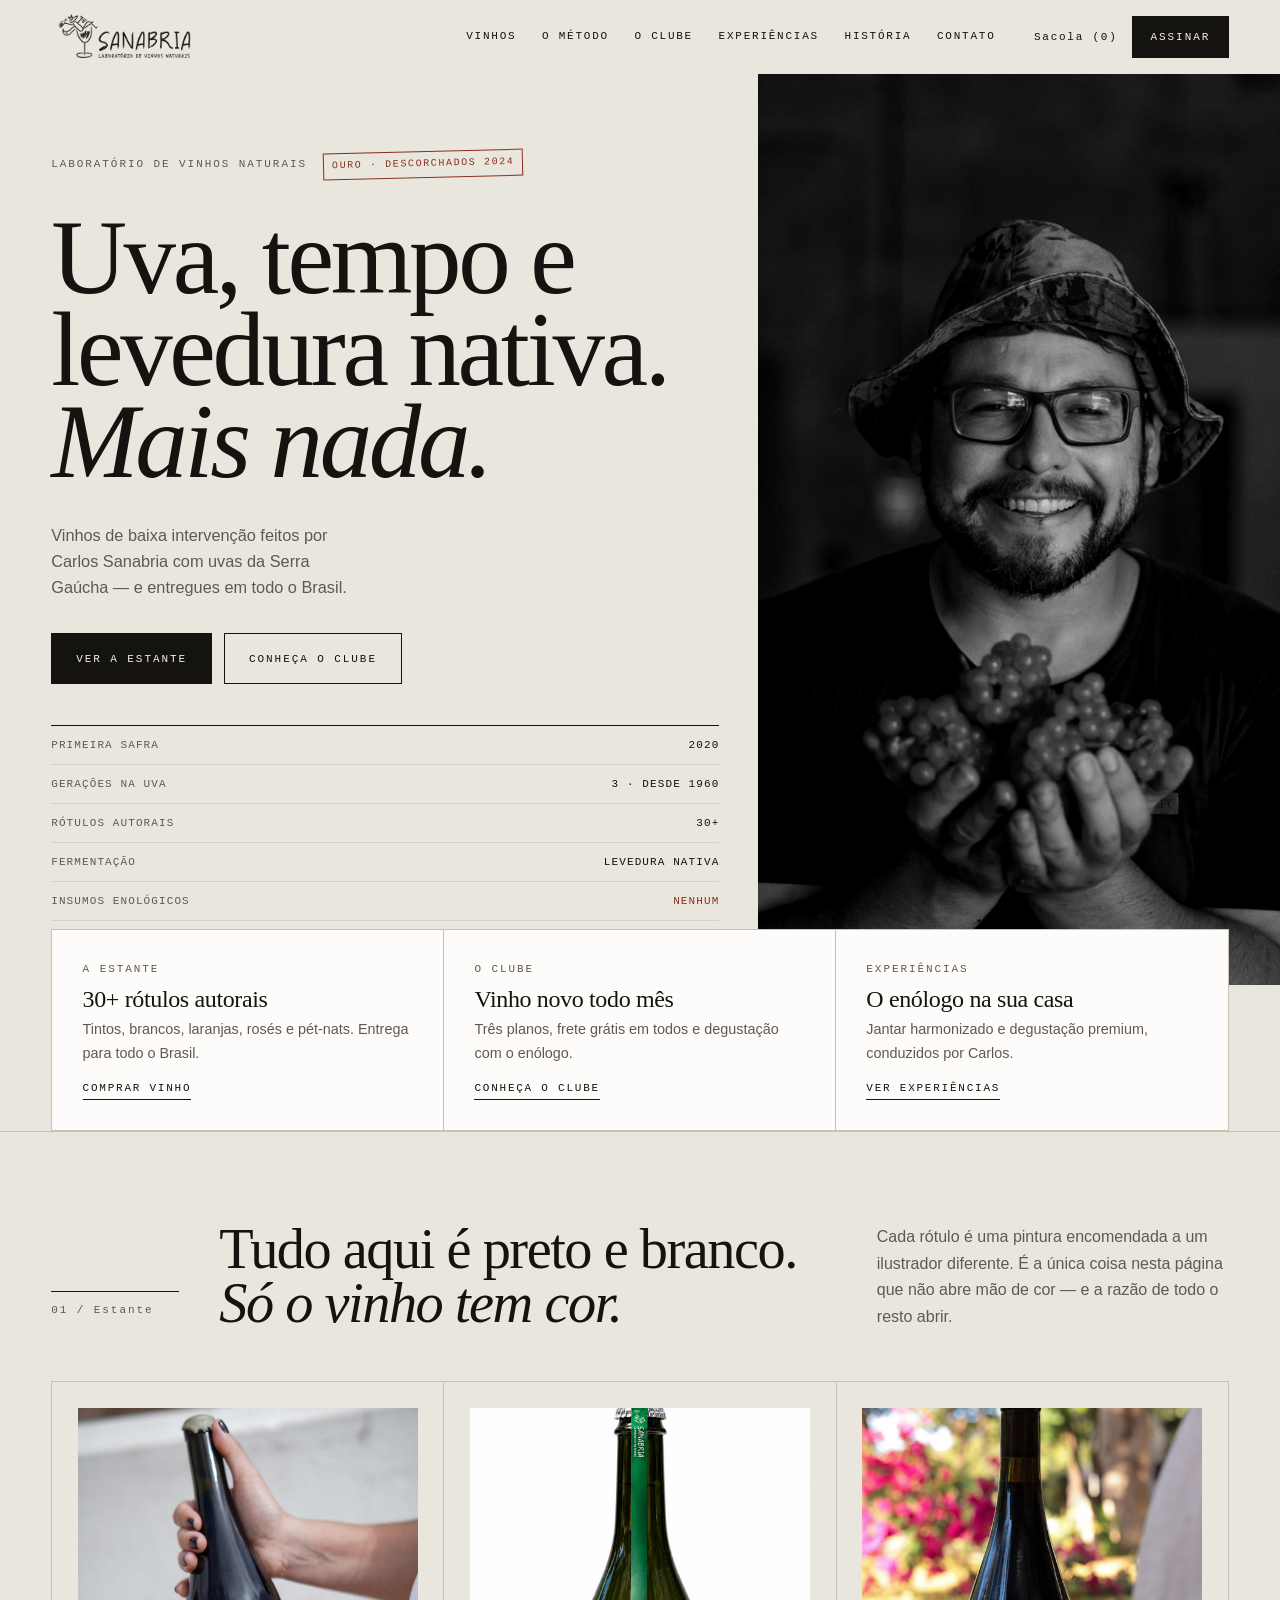
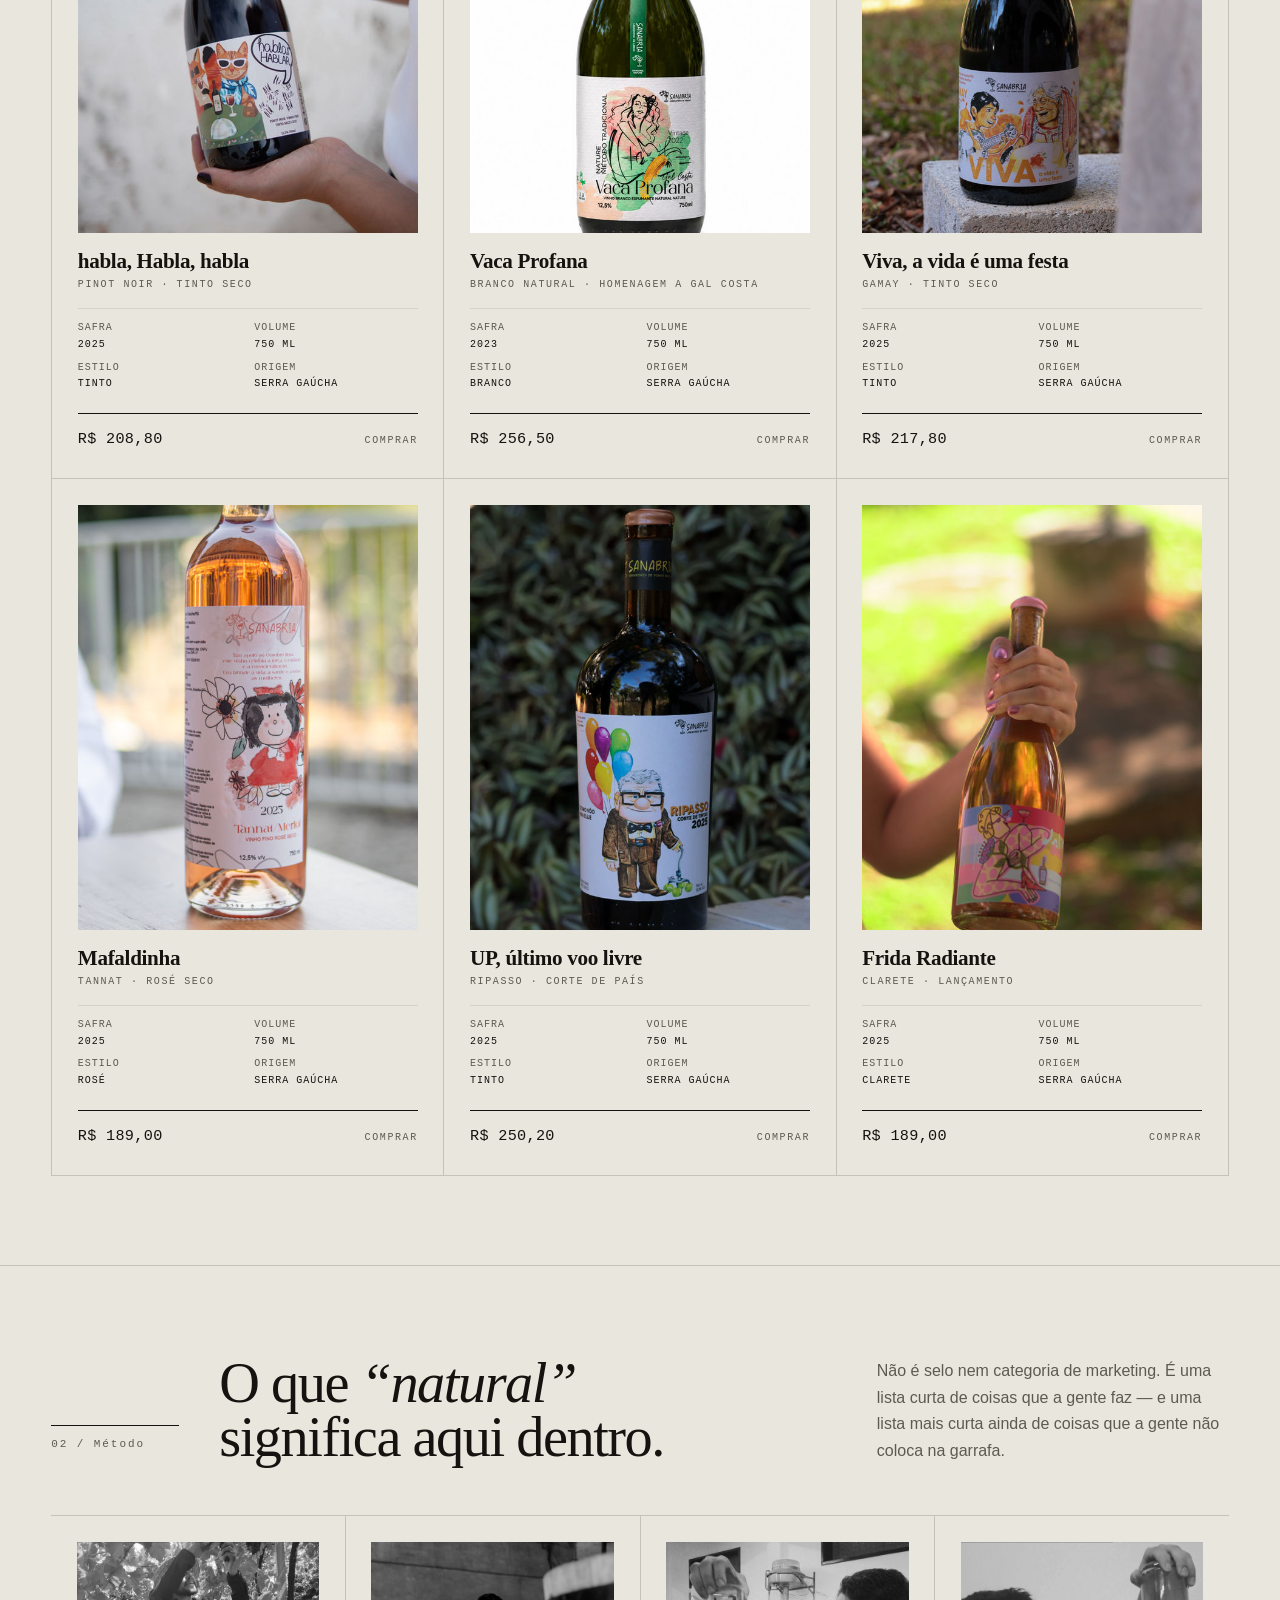
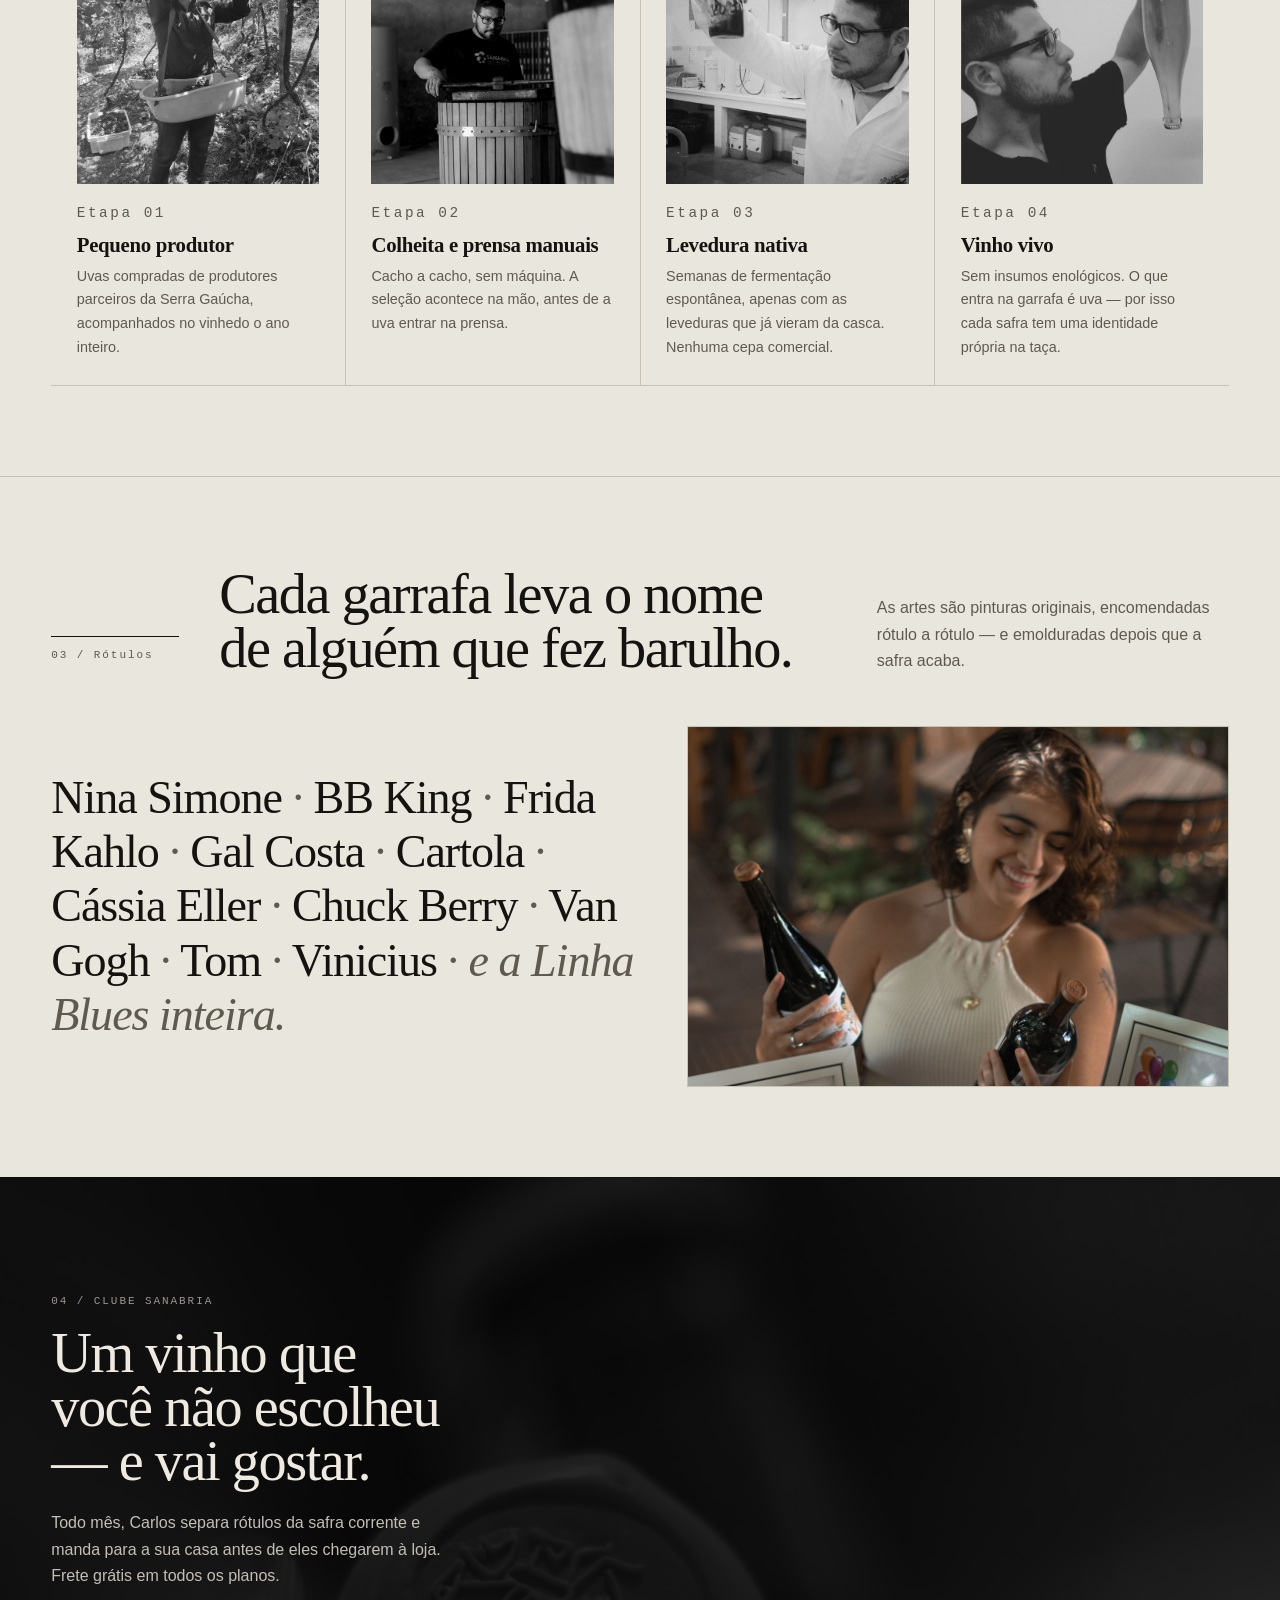
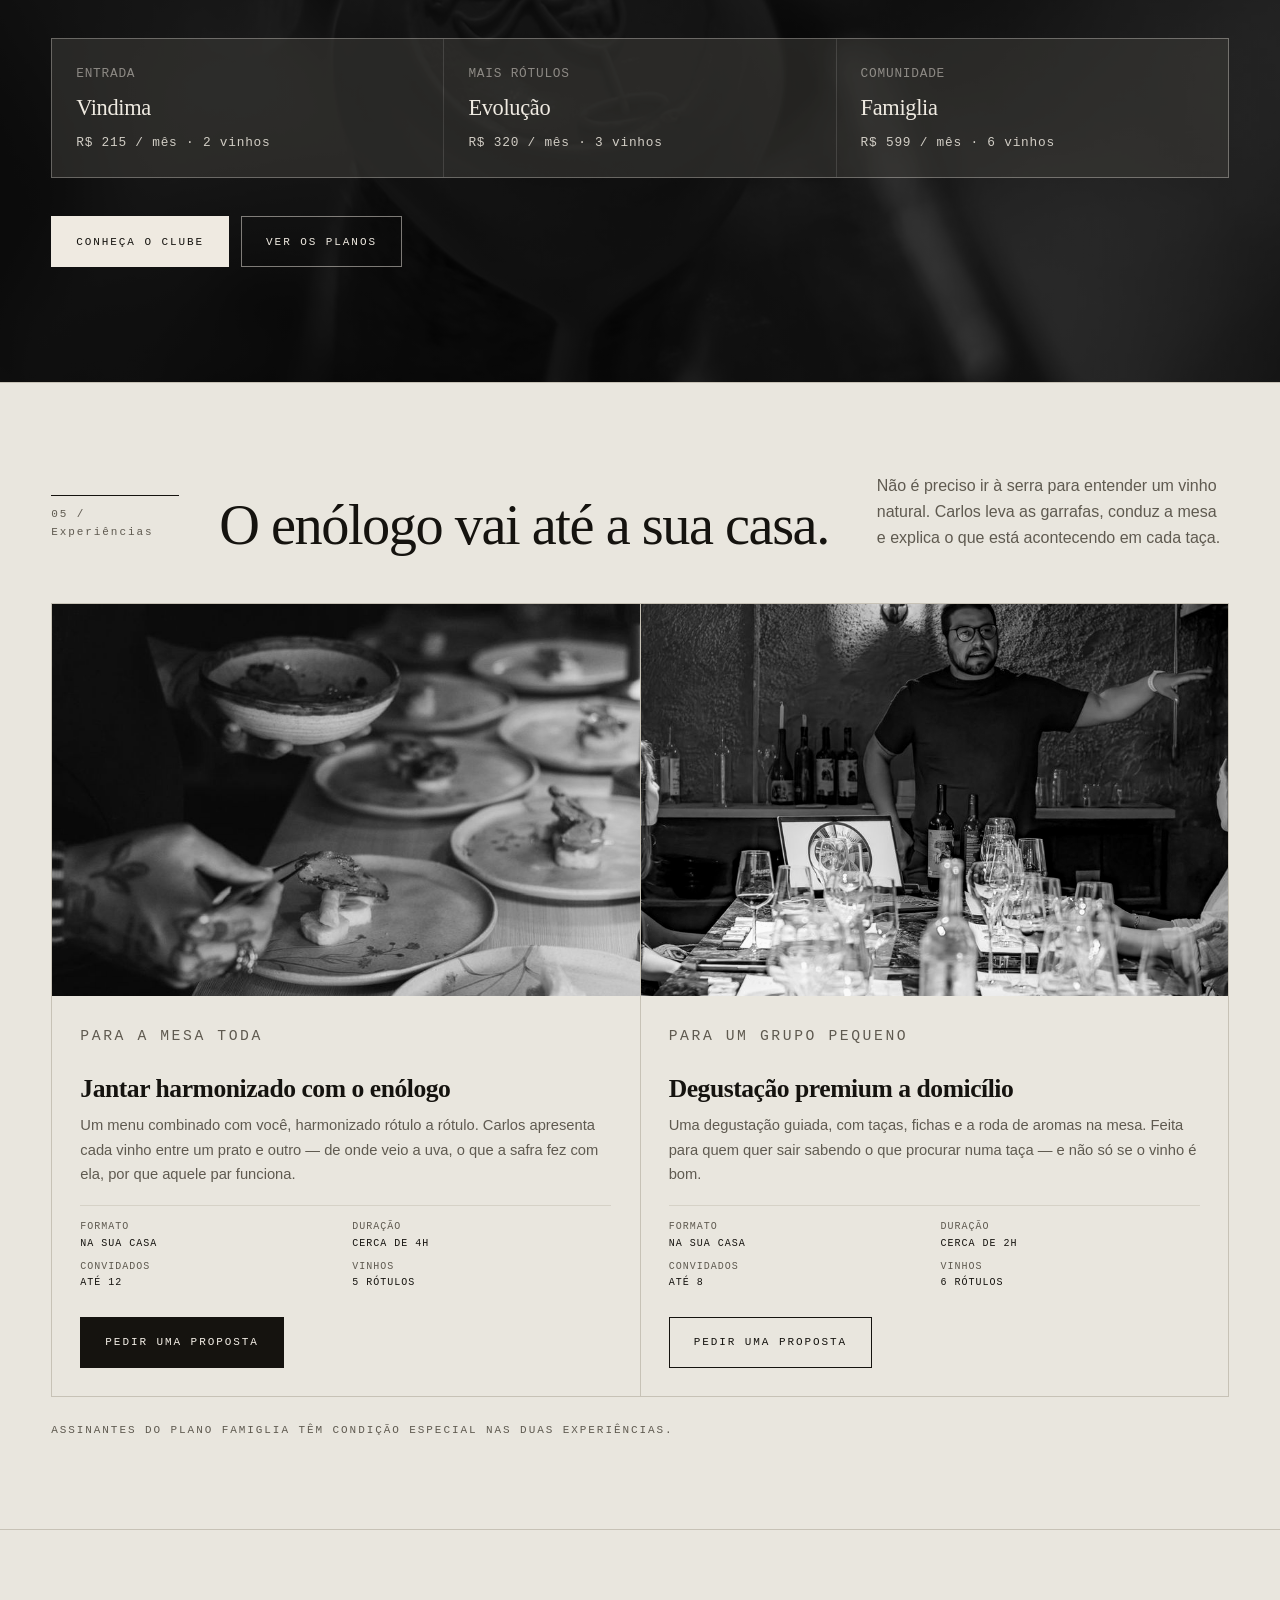
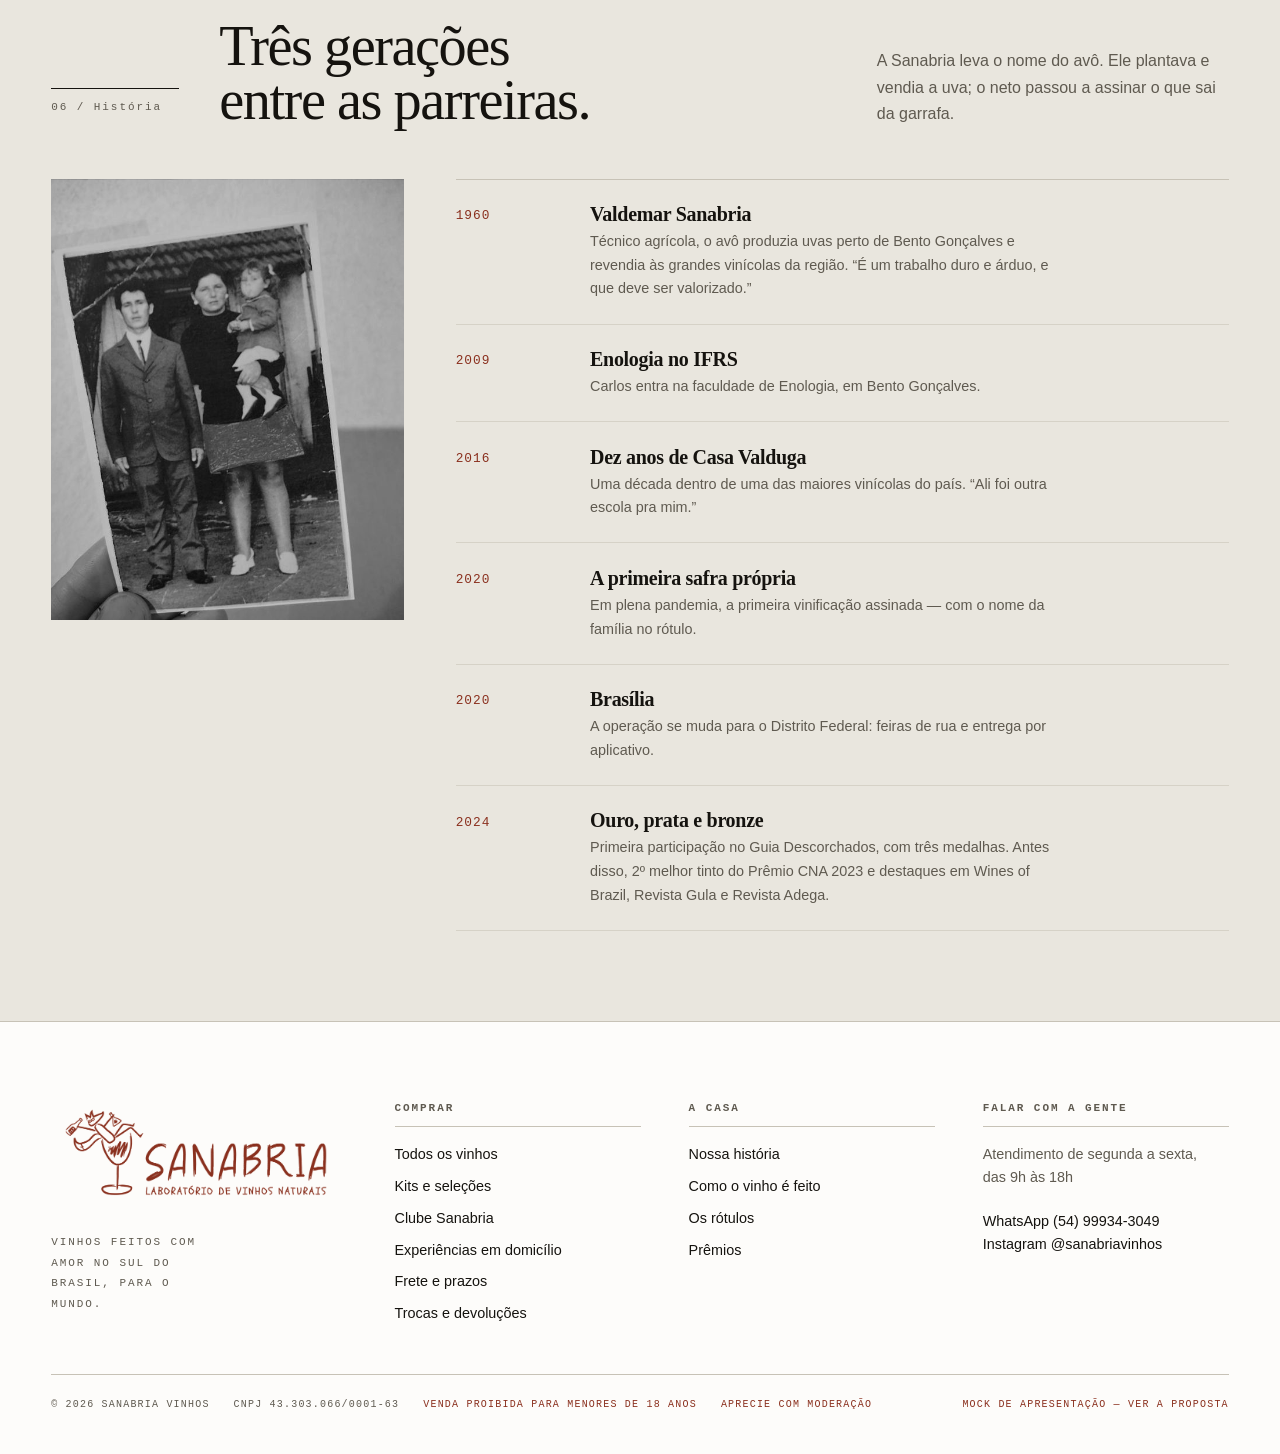
==== docs/index.html @ 028d5ae3 "Menu do clube passa a ancorar na seção da home "O clube" era o único item do menu que saía da página" ====
<!doctype html>
<html lang="pt-BR">
<head>
<meta charset="utf-8">
<meta name="viewport" content="width=device-width, initial-scale=1">
<title>Sanabria — Laboratório de Vinhos Naturais</title>
<meta name="description" content="Mock da nova home da Sanabria — Laboratório de Vinhos Naturais. Tudo em preto e branco; só os rótulos têm cor.">
<meta name="color-scheme" content="light dark">
<link rel="canonical" href="https://rneumann.me/sanabriavinhos/">
<link rel="icon" href="img/favicon.png" type="image/png">
<link rel="apple-touch-icon" href="img/favicon.png">
<meta property="og:type" content="website">
<meta property="og:title" content="Sanabria — Laboratório de Vinhos Naturais">
<meta property="og:description" content="Mock da nova home da Sanabria — Laboratório de Vinhos Naturais. Tudo em preto e branco; só os rótulos têm cor.">
<meta property="og:image" content="https://rneumann.me/sanabriavinhos/img/og.png">
<meta name="twitter:card" content="summary_large_image">
</head>
<body>
<style>
:root{
  --img-art:url("img/art.jpg");
  --img-b1:url("img/b1.jpg");
  --img-b2:url("img/b2.png");
  --img-b3:url("img/b3.jpg");
  --img-b4:url("img/b4.jpg");
  --img-b5:url("img/b5.jpg");
  --img-b6:url("img/b6.jpg");
  --img-box:url("img/box.jpg");
  --img-dinner:url("img/dinner.jpg");
  --img-family:url("img/family.jpg");
  --img-flask:url("img/flask.jpg");
  --img-harvest:url("img/harvest.jpg");
  --img-hero:url("img/hero.jpg");
  --img-host:url("img/host.jpg");
  --img-lab:url("img/lab.jpg");
  --img-logo:url("img/logo.png");
  --img-press:url("img/press.jpg");
  --img-seal:url("img/seal.jpg");
}
/* ============================================================
   SANABRIA — BASE
   Tese: tudo em preto e branco; a cor só existe onde há rótulo.
   ============================================================ */

:root{
  /* superfícies e tinta — neutros quentes, deslocados para o oliva
     do traço do logotipo; nada de cinza puro */
  --bg:        #E9E6DE;
  --surface:   #FDFCFA;
  --surface-2: #DFDBD1;
  --fg:        #15130F;
  --fg-2:      #5F5A50;
  --rule:      #C7C2B6;
  --rule-soft: #D6D2C7;
  --stamp:     #8A2F1D;   /* segunda tinta. uma só função. */
  --on-stamp:  #F4EFE7;
  --logo-tint: none;

  --serif: "Times New Roman", Times, "Liberation Serif", serif;
  --mono:  ui-monospace, "SF Mono", SFMono-Regular, Menlo, Consolas, "Courier New", monospace;
  --sans:  "Helvetica Neue", Helvetica, Arial, "Liberation Sans", sans-serif;

  --wrap: 1280px;
  --pad: clamp(1.25rem, 4vw, 3.25rem);
  --photo: grayscale(1) contrast(1.06) brightness(.98);
  /* distância entre a borda do conteúdo e a borda da janela — para sangrar */
  --bleed: calc((100vw - min(100vw, var(--wrap))) / 2 + var(--pad));
}

@media (prefers-color-scheme: dark){
  :root:not([data-theme="light"]){
    --bg:        #131210;
    --surface:   #1B1917;
    --surface-2: #242119;
    --fg:        #EAE7DF;
    --fg-2:      #9A9488;
    --rule:      #35322B;
    --rule-soft: #2A2722;
    --stamp:     #DE7A5C;
    --on-stamp:  #17140F;
    --photo: grayscale(1) contrast(1.02) brightness(.9);
    --logo-tint: brightness(1.7) saturate(.9);
  }
}
:root[data-theme="dark"]{
  --bg:        #131210;
  --surface:   #1B1917;
  --surface-2: #242119;
  --fg:        #EAE7DF;
  --fg-2:      #9A9488;
  --rule:      #35322B;
  --rule-soft: #2A2722;
  --stamp:     #DE7A5C;
  --on-stamp:  #17140F;
  --photo: grayscale(1) contrast(1.02) brightness(.9);
  --logo-tint: brightness(1.7) saturate(.9);
}

*, *::before, *::after{ box-sizing: border-box; }

html{ scroll-behavior: smooth; }
/* o cabeçalho é fixo: sem esta folga, a âncora esconde o topo da seção */
section[id]{ scroll-margin-top: 82px; }

body{
  margin: 0;
  background: var(--bg);
  color: var(--fg);
  font-family: var(--sans);
  font-size: 1rem;
  line-height: 1.65;
  -webkit-font-smoothing: antialiased;
  overflow-x: hidden;
}

/* ---------- primitivas tipográficas ---------- */

.d1, .d2, .d3{
  font-family: var(--serif);
  font-weight: 400;
  text-wrap: balance;
  margin: 0;
}
.d1{ font-size: clamp(3.1rem, 8.2vw, 7.2rem); line-height: .88;  letter-spacing: -.032em; }
.d2{ font-size: clamp(2.1rem, 4.4vw, 3.75rem); line-height: .96; letter-spacing: -.026em; }
.d3{ font-size: clamp(1.45rem, 2.3vw, 2.05rem); line-height: 1.1; letter-spacing: -.016em; }
.d1 em, .d2 em, .d3 em{ font-style: italic; }

.lab{
  font-family: var(--mono);
  font-size: .6875rem;
  letter-spacing: .175em;
  text-transform: uppercase;
  color: var(--fg-2);
  margin: 0;
}
.lede{
  font-size: clamp(1.02rem, 1.25vw, 1.18rem);
  line-height: 1.6;
  color: var(--fg-2);
  max-width: 34ch;
  margin: 0;
}
.copy{ color: var(--fg-2); max-width: 62ch; margin: 0; }
.num{ font-variant-numeric: tabular-nums; }

/* ---------- estrutura ---------- */

.wrap{
  width: 100%;
  max-width: var(--wrap);
  margin-inline: auto;
  padding-inline: var(--pad);
}
.band{ border-top: 1px solid var(--rule); }
.band-pad{ padding-block: clamp(3.5rem, 7vw, 6.5rem); }

/* cabeçalho de seção: número de série + título, como etiqueta de amostra */
.shead{
  display: grid;
  grid-template-columns: minmax(0,1fr);
  gap: 1.5rem;
  align-items: end;
  margin-bottom: clamp(2rem, 4vw, 3.5rem);
}
@media (min-width: 860px){
  .shead{ grid-template-columns: 8rem minmax(0,1fr) minmax(0, 22rem); gap: 2.5rem; }
}
.shead-n{
  font-family: var(--mono);
  font-size: .6875rem;
  letter-spacing: .175em;
  color: var(--fg-2);
  padding-top: .55rem;
  border-top: 1px solid var(--fg);
}

/* ---------- botões ---------- */

.btn{
  --btn-fg: var(--on-stamp);
  --btn-bg: var(--fg);
  display: inline-flex;
  align-items: center;
  gap: .6rem;
  font-family: var(--mono);
  font-size: .6875rem;
  letter-spacing: .175em;
  text-transform: uppercase;
  text-decoration: none;
  color: var(--btn-fg);
  background: var(--btn-bg);
  border: 1px solid var(--fg);
  border-radius: 0;
  padding: .95rem 1.5rem;
  transition: background .18s ease, color .18s ease;
}
.btn:hover{ --btn-bg: var(--stamp); border-color: var(--stamp); --btn-fg: var(--on-stamp); }
.btn-ghost{ --btn-bg: transparent; --btn-fg: var(--fg); }
.btn-ghost:hover{ --btn-bg: var(--fg); --btn-fg: var(--bg); border-color: var(--fg); }
.btn-sm{ padding: .7rem 1.1rem; }

a:focus-visible, button:focus-visible{
  outline: 2px solid var(--stamp);
  outline-offset: 3px;
}

/* ---------- fotografia ---------- */

/* regra do sistema: toda foto editorial é P&B.
   Cor apenas onde há rótulo — garrafas e artes de rótulo. */
.ph{
  background-color: var(--surface-2);
  background-size: cover;
  background-position: center;
  filter: var(--photo);
}

/* ---------- movimento: um gesto orquestrado, mais nada ---------- */

.rise{ opacity: 0; transform: translateY(14px); transition: opacity .7s ease, transform .7s cubic-bezier(.2,.7,.3,1); }
.rise.is-in{ opacity: 1; transform: none; }

@media (prefers-reduced-motion: reduce){
  *, *::before, *::after{ transition-duration: .01ms !important; animation-duration: .01ms !important; }
  html{ scroll-behavior: auto; }
  .rise{ opacity: 1; transform: none; }
}
/* ============================================================
   CABEÇALHO E RODAPÉ — compartilhados entre as páginas do site
   ============================================================ */

.hdr{
  position: fixed;
  inset: 0 0 auto 0;
  z-index: 90;
  border-bottom: 1px solid transparent;
  transition: background .28s ease, border-color .28s ease;
}
.hdr.is-stuck{
  background: var(--bg);
  border-bottom-color: var(--rule);
}
/* páginas internas já nascem com o cabeçalho sólido */
.hdr.is-solid{ background: var(--bg); border-bottom-color: var(--rule); }

.hdr-in{
  display: flex;
  align-items: center;
  gap: clamp(1rem, 3vw, 2.5rem);
  height: 74px;
}
.logo{
  display: block;
  width: 148px;
  height: 56px;
  flex: none;
  background-image: var(--img-logo);
  background-size: contain;
  background-position: left center;
  background-repeat: no-repeat;
  filter: brightness(0) opacity(.92);
}
:root[data-theme="dark"] .logo{ filter: brightness(0) invert(1) opacity(.9); }
@media (prefers-color-scheme: dark){
  :root:not([data-theme="light"]) .logo{ filter: brightness(0) invert(1) opacity(.9); }
}

.nav{
  display: none;
  margin-left: auto;
  gap: clamp(1rem, 2vw, 1.9rem);
}
@media (min-width: 1000px){ .nav{ display: flex; } }
.nav a{
  font-family: var(--mono);
  font-size: .6875rem;
  letter-spacing: .16em;
  text-transform: uppercase;
  text-decoration: none;
  color: var(--fg);
  padding: .35rem 0;
  border-bottom: 1px solid transparent;
  transition: border-color .18s ease, color .18s ease;
  white-space: nowrap;
}
.nav a:hover{ border-bottom-color: var(--fg); }
.nav a[aria-current]{ border-bottom-color: var(--stamp); color: var(--stamp); }

.hdr-end{ display: flex; align-items: center; gap: .9rem; margin-left: auto; }
@media (min-width: 1000px){ .hdr-end{ margin-left: 0; } }
.cart{
  font-family: var(--mono);
  font-size: .6875rem;
  letter-spacing: .16em;
  color: var(--fg);
  text-decoration: none;
  white-space: nowrap;
}
.cart:hover{ color: var(--stamp); }
.burger{
  display: grid;
  place-items: center;
  width: 38px; height: 38px;
  background: none;
  border: 1px solid var(--rule);
  color: var(--fg);
  cursor: pointer;
}
@media (min-width: 1000px){ .burger{ display: none; } }
.burger span{ display: block; width: 15px; height: 1px; background: currentColor; box-shadow: 0 -4px currentColor, 0 4px currentColor; }

/* ---------- rodapé ---------- */

.foot{ background: var(--surface); border-top: 1px solid var(--rule); }
.foot-top{
  display: grid;
  grid-template-columns: minmax(0,1fr);
  gap: clamp(2rem, 4vw, 3rem);
  padding-block: clamp(3rem, 6vw, 5rem) clamp(2rem, 4vw, 3rem);
}
@media (min-width: 880px){ .foot-top{ grid-template-columns: minmax(0, 1.2fr) repeat(3, minmax(0,1fr)); } }
/* a única aparição em escala do logotipo — e o único uso amplo da tinta vinho */
.foot-logo{
  width: min(340px, 100%);
  aspect-ratio: 760 / 285;
  background-image: var(--img-logo);
  background-size: contain;
  background-repeat: no-repeat;
  background-position: left top;
  filter: var(--logo-tint);
}
.foot h3{
  font-family: var(--mono); font-size: .6875rem; letter-spacing: .175em;
  text-transform: uppercase; color: var(--fg-2); margin: 0 0 1rem;
  padding-bottom: .6rem; border-bottom: 1px solid var(--rule);
}
.foot ul{ list-style: none; margin: 0; padding: 0; display: grid; gap: .5rem; font-size: .9rem; }
.foot a{ color: var(--fg); text-decoration: none; }
.foot a:hover{ color: var(--stamp); text-decoration: underline; text-underline-offset: 3px; }
.foot address{ font-style: normal; font-size: .9rem; color: var(--fg-2); line-height: 1.55; }
.foot-legal{
  border-top: 1px solid var(--rule);
  padding-block: 1.4rem 2.5rem;
  display: flex;
  flex-wrap: wrap;
  gap: .6rem 1.5rem;
  align-items: baseline;
  font-family: var(--mono);
  font-size: .625rem;
  letter-spacing: .12em;
  text-transform: uppercase;
  color: var(--fg-2);
}
.foot-legal .warn{ color: var(--stamp); }

/* ============================================================
   HOME
   ============================================================ */

.hero{ padding-top: 74px; }
.hero-grid{ display: grid; grid-template-columns: minmax(0,1fr); }
@media (min-width: 940px){
  .hero-grid{ grid-template-columns: minmax(0, 1fr) minmax(0, 40%); align-items: stretch; }
}
.hero-left{
  padding-block: clamp(2.5rem, 6vw, 5.5rem) clamp(2.5rem, 5vw, 4rem);
  padding-right: clamp(0rem, 3vw, 3rem);
  display: flex;
  flex-direction: column;
  gap: clamp(1.4rem, 2.6vw, 2.1rem);
  align-items: start;
}
.hero-eyebrow{ display: flex; flex-wrap: wrap; align-items: center; gap: .55rem 1rem; }
.stamp{
  display: inline-block;
  font-family: var(--mono);
  font-size: .625rem;
  letter-spacing: .16em;
  text-transform: uppercase;
  color: var(--stamp);
  border: 1px solid currentColor;
  padding: .28rem .5rem;
  transform: rotate(-1.4deg);
}
.hero-cta{ display: flex; flex-wrap: wrap; gap: .75rem; }

.hero-photo{
  position: relative;
  min-height: 58vw;
  background-image: var(--img-hero);
}
@media (min-width: 940px){
  .hero-photo{ min-height: 0; margin-right: calc(-1 * var(--bleed)); }
}

/* ficha da casa — o registro do laboratório */
.ficha{ width: 100%; border-top: 1px solid var(--fg); margin-top: .5rem; }
.ficha dl{
  display: grid;
  grid-template-columns: 1fr auto;
  gap: 0;
  margin: 0;
  font-family: var(--mono);
  font-size: .6875rem;
  letter-spacing: .1em;
  text-transform: uppercase;
}
.ficha dt, .ficha dd{ margin: 0; padding: .62rem 0; border-bottom: 1px solid var(--rule-soft); }
.ficha dt{ color: var(--fg-2); }
.ficha dd{ text-align: right; color: var(--fg); font-variant-numeric: tabular-nums; }
.ficha .hi{ color: var(--stamp); }

/* ---------- três portas ---------- */

.doors{ position: relative; z-index: 5; }
@media (min-width: 940px){ .doors{ margin-top: -3.5rem; } }
.doors-in{
  background: var(--surface);
  border: 1px solid var(--rule);
  display: grid;
  grid-template-columns: minmax(0,1fr);
}
@media (min-width: 760px){ .doors-in{ grid-template-columns: repeat(3, minmax(0,1fr)); } }
.door{
  display: block;
  text-decoration: none;
  color: inherit;
  padding: clamp(1.4rem, 2.4vw, 1.9rem);
  border-bottom: 1px solid var(--rule);
  transition: background .18s ease;
}
.door:last-child{ border-bottom: 0; }
@media (min-width: 760px){
  .door{ border-bottom: 0; border-right: 1px solid var(--rule); }
  .door:last-child{ border-right: 0; }
}
.door:hover{ background: var(--bg); }
.door-t{ font-family: var(--serif); font-size: 1.5rem; line-height: 1.1; letter-spacing: -.015em; margin: .5rem 0 .35rem; }
.door-d{ font-size: .9rem; color: var(--fg-2); margin: 0; }
.door-go{
  display: inline-block;
  margin-top: .8rem;
  font-family: var(--mono);
  font-size: .6875rem;
  letter-spacing: .16em;
  text-transform: uppercase;
  border-bottom: 1px solid var(--fg);
  padding-bottom: 2px;
}

/* ---------- 01 · a estante: o momento de cor ---------- */

.shelf{
  display: grid;
  grid-template-columns: minmax(0,1fr);
  gap: 1px;
  background: var(--rule);
  border: 1px solid var(--rule);
}
@media (min-width: 560px){ .shelf{ grid-template-columns: repeat(2, minmax(0,1fr)); } }
@media (min-width: 880px){ .shelf{ grid-template-columns: repeat(3, minmax(0,1fr)); } }

.bot{
  background: var(--bg);
  padding: clamp(1rem, 2vw, 1.6rem);
  display: flex;
  flex-direction: column;
  text-decoration: none;
  color: inherit;
  transition: background .2s ease;
}
.bot:hover{ background: var(--surface); }

.bot-img{
  aspect-ratio: 4 / 5;
  background-size: cover;
  background-position: center;
  background-color: var(--surface-2);
  /* estado inicial: monocromático, como o resto da página */
  filter: grayscale(1) contrast(1.04);
  transition: filter .9s cubic-bezier(.2,.7,.3,1);
  transition-delay: calc(var(--i, 0) * 110ms);
}
/* a revelação: quando a estante entra em cena, só as garrafas ganham cor */
.reveal-color.is-live .bot-img{ filter: grayscale(0) contrast(1); }
@media (prefers-reduced-motion: reduce){ .bot-img{ filter: grayscale(0) contrast(1); } }

.bot-name{ font-family: var(--serif); font-size: 1.32rem; line-height: 1.12; letter-spacing: -.015em; margin: 1.1rem 0 .2rem; }
.bot-sub{
  font-family: var(--mono); font-size: .625rem; letter-spacing: .16em;
  text-transform: uppercase; color: var(--fg-2); margin: 0 0 .9rem;
}
.bot-spec{
  display: grid;
  grid-template-columns: repeat(2, minmax(0,1fr));
  gap: .1rem .8rem;
  margin: 0 0 1rem;
  padding-top: .7rem;
  border-top: 1px solid var(--rule-soft);
  font-family: var(--mono);
  font-size: .625rem;
  letter-spacing: .1em;
  text-transform: uppercase;
}
.bot-spec dt{ color: var(--fg-2); margin: 0; }
.bot-spec dd{ margin: 0 0 .3rem; font-variant-numeric: tabular-nums; }
.bot-foot{
  margin-top: auto;
  display: flex;
  align-items: baseline;
  justify-content: space-between;
  gap: 1rem;
  padding-top: .8rem;
  border-top: 1px solid var(--fg);
}
.bot-price{
  font-family: var(--mono); font-size: .95rem; letter-spacing: .02em;
  font-variant-numeric: tabular-nums; white-space: nowrap;
}
.bot-buy{ font-family: var(--mono); font-size: .625rem; letter-spacing: .16em; text-transform: uppercase; color: var(--fg-2); }
.bot:hover .bot-buy{ color: var(--stamp); }

/* ---------- 02 · o método ---------- */

.steps{
  display: grid;
  grid-template-columns: minmax(0,1fr);
  gap: 1px;
  background: var(--rule);
  border-block: 1px solid var(--rule);
}
@media (min-width: 620px){ .steps{ grid-template-columns: repeat(2, minmax(0,1fr)); } }
@media (min-width: 1080px){ .steps{ grid-template-columns: repeat(4, minmax(0,1fr)); } }
.step{ background: var(--bg); padding: clamp(1.2rem, 2vw, 1.7rem); }
.step-img{ aspect-ratio: 1; background-size: cover; background-position: center; margin-bottom: 1.1rem; }
.step-n{ font-family: var(--mono); font-size: .6875rem; letter-spacing: .175em; color: var(--stamp); }
.step-t{ font-family: var(--serif); font-size: 1.3rem; line-height: 1.15; letter-spacing: -.015em; margin: .45rem 0 .5rem; }
.step p{ font-size: .9rem; color: var(--fg-2); margin: 0; }

/* ---------- 03 · os rótulos ---------- */

.labels-grid{ display: grid; grid-template-columns: minmax(0,1fr); gap: clamp(2rem, 4vw, 3.5rem); align-items: center; }
@media (min-width: 900px){ .labels-grid{ grid-template-columns: minmax(0, 1fr) minmax(0, 46%); } }
.names{
  font-family: var(--serif);
  font-size: clamp(1.7rem, 3.6vw, 3rem);
  line-height: 1.18;
  letter-spacing: -.022em;
  margin: 0;
  color: var(--fg-2);
}
.names b{ font-weight: 400; color: var(--fg); }
.names i{ font-style: italic; }
/* foto de arte de rótulo — a exceção cromática da regra */
.art{
  aspect-ratio: 3 / 2;
  background-image: var(--img-art);
  background-size: cover;
  background-position: center;
  border: 1px solid var(--rule);
}

/* ---------- 04 · o clube: faixa sangrada ---------- */

.club{ position: relative; color: #EFEAE1; }
.club-bg{
  position: absolute;
  inset: 0;
  background-image: var(--img-seal);
  background-size: cover;
  background-position: center 45%;
  filter: grayscale(1) contrast(1.08) brightness(.4);
}
.club-bg::after{
  content: "";
  position: absolute;
  inset: 0;
  background: linear-gradient(90deg, rgba(10,9,8,.78) 0%, rgba(10,9,8,.58) 55%, rgba(10,9,8,.34) 100%);
}
.club-in{ position: relative; padding-block: clamp(4rem, 9vw, 8rem); }
.club .lab{ color: rgba(239,234,225,.62); }
.club .d2{ max-width: 18ch; }
.club-lede{ color: rgba(239,234,225,.8); margin: 1.4rem 0 0; max-width: 46ch; }

.club-plans{
  display: grid;
  grid-template-columns: minmax(0,1fr);
  gap: 1px;
  background: rgba(239,234,225,.22);
  border: 1px solid rgba(239,234,225,.22);
  margin-top: clamp(2rem, 4vw, 3rem);
}
@media (min-width: 720px){ .club-plans{ grid-template-columns: repeat(3, minmax(0,1fr)); } }
.club-plan{ padding: clamp(1.1rem, 2vw, 1.5rem); background: rgba(10,9,8,.45); }
.club-plan .lab{ color: rgba(239,234,225,.5); }
.club-plan h3{ font-family: var(--serif); font-weight: 400; font-size: 1.4rem; letter-spacing: -.015em; margin: .4rem 0 .3rem; }
.club-plan p{ margin: 0; font-family: var(--mono); font-size: .8rem; letter-spacing: .06em; font-variant-numeric: tabular-nums; color: rgba(239,234,225,.85); }
.club-cta{ display: flex; flex-wrap: wrap; gap: .75rem; margin-top: clamp(1.8rem, 3vw, 2.4rem); }
.club .btn{ --btn-bg: #EFEAE1; --btn-fg: #15130F; border-color: #EFEAE1; }
.club .btn:hover{ --btn-bg: var(--stamp); --btn-fg: #F4EFE7; border-color: var(--stamp); }
.club .btn-ghost{ --btn-bg: transparent; --btn-fg: #EFEAE1; border-color: rgba(239,234,225,.5); }
.club .btn-ghost:hover{ --btn-bg: #EFEAE1; --btn-fg: #15130F; border-color: #EFEAE1; }

/* ---------- 05 · experiências em domicílio ---------- */

.xp{ display: grid; grid-template-columns: minmax(0,1fr); gap: 1px; background: var(--rule); border: 1px solid var(--rule); }
@media (min-width: 760px){ .xp{ grid-template-columns: repeat(2, minmax(0,1fr)); } }
.xp-card{ background: var(--bg); display: flex; flex-direction: column; }
.xp-img{ aspect-ratio: 3 / 2; background-size: cover; }
.xp-body{ padding: clamp(1.2rem, 2.2vw, 1.8rem); display: flex; flex-direction: column; flex: 1; }
.xp-t{ font-family: var(--serif); font-size: clamp(1.4rem, 2vw, 1.75rem); line-height: 1.12; letter-spacing: -.018em; margin: .5rem 0 .6rem; }
.xp-body p{ font-size: .92rem; color: var(--fg-2); margin: 0 0 1.2rem; }
.xp-meta{
  margin: 0 0 1.3rem; padding-top: .8rem; border-top: 1px solid var(--rule-soft);
  display: grid; grid-template-columns: repeat(2, minmax(0,1fr)); gap: .1rem .8rem;
  font-family: var(--mono); font-size: .625rem; letter-spacing: .1em; text-transform: uppercase;
}
.xp-meta dt{ color: var(--fg-2); margin: 0; }
.xp-meta dd{ margin: 0 0 .3rem; }
.xp-card .btn{ margin-top: auto; align-self: start; }

/* ---------- 06 · linha do tempo ---------- */

.tl-grid{ display: grid; grid-template-columns: minmax(0,1fr); gap: clamp(2rem, 4vw, 3.5rem); }
@media (min-width: 900px){ .tl-grid{ grid-template-columns: minmax(0, 30%) minmax(0,1fr); } }
.tl-photo{
  aspect-ratio: 4 / 5;
  background-image: var(--img-family);
  background-size: cover;
  background-position: center;
  filter: var(--photo);
  align-self: start;
}
.tl{ margin: 0; border-top: 1px solid var(--rule); }
.tl-row{
  display: grid;
  grid-template-columns: 4.5rem minmax(0,1fr);
  gap: clamp(1rem, 3vw, 2.5rem);
  padding: clamp(1rem, 2vw, 1.4rem) 0;
  border-bottom: 1px solid var(--rule-soft);
}
@media (min-width: 640px){ .tl-row{ grid-template-columns: 6rem minmax(0,1fr); } }
.tl-y{
  font-family: var(--mono); font-size: .8rem; letter-spacing: .08em;
  color: var(--stamp); font-variant-numeric: tabular-nums; padding-top: .2rem;
}
.tl-t{ font-family: var(--serif); font-size: 1.25rem; line-height: 1.2; letter-spacing: -.015em; margin: 0 0 .25rem; }
.tl-row p{ margin: 0; font-size: .9rem; color: var(--fg-2); max-width: 58ch; }
</style>

<header class="hdr" id="hdr">
  <div class="wrap hdr-in">
    <a href="./" aria-label="Sanabria — página inicial"><span class="logo"></span></a>
    <nav class="nav" aria-label="Principal">
      <a href="#estante"      data-nav="vinhos">Vinhos</a>
      <a href="#metodo"       data-nav="metodo">O método</a>
      <a href="#clube"         data-nav="clube">O clube</a>
      <a href="#experiencias" data-nav="experiencias">Experiências</a>
      <a href="#historia"     data-nav="historia">História</a>
      <a href="#rodape"       data-nav="contato">Contato</a>
    </nav>
    <div class="hdr-end">
      <a class="cart" href="#estante">Sacola&nbsp;(0)</a>
      <a class="btn btn-sm" href="clube.html#planos">Assinar</a>
      <button class="burger" type="button" aria-label="Abrir menu"><span></span></button>
    </div>
  </div>
</header>

<main>

  <!-- ===================== HERO ===================== -->
  <section class="hero">
    <div class="wrap hero-grid">
      <div class="hero-left">
        <div class="hero-eyebrow">
          <p class="lab">Laboratório de vinhos naturais</p>
          <span class="stamp">Ouro · Descorchados 2024</span>
        </div>

        <h1 class="d1">Uva, tempo e levedura&nbsp;nativa.<br><em>Mais nada.</em></h1>

        <p class="lede">Vinhos de baixa intervenção feitos por Carlos Sanabria com uvas da Serra Gaúcha — e entregues em todo o Brasil.</p>

        <div class="hero-cta">
          <a class="btn" href="#estante">Ver a estante</a>
          <a class="btn btn-ghost" href="clube.html">Conheça o clube</a>
        </div>

        <div class="ficha">
          <dl>
            <dt>Primeira safra</dt>          <dd>2020</dd>
            <dt>Gerações na uva</dt>         <dd>3 · desde 1960</dd>
            <dt>Rótulos autorais</dt>        <dd>30+</dd>
            <dt>Fermentação</dt>             <dd>Levedura nativa</dd>
            <dt>Insumos enológicos</dt>      <dd class="hi">Nenhum</dd>
          </dl>
        </div>
      </div>

      <div class="hero-photo ph" role="img" aria-label="Carlos Sanabria segurando um cacho de uvas verdes na cantina"></div>
    </div>
  </section>

  <!-- ===================== TRÊS PORTAS ===================== -->
  <section class="doors" aria-label="Atalhos">
    <div class="wrap">
      <div class="doors-in">
        <a class="door" href="#estante">
          <p class="lab">A estante</p>
          <p class="door-t">30+ rótulos autorais</p>
          <p class="door-d">Tintos, brancos, laranjas, rosés e pét-nats. Entrega para todo o Brasil.</p>
          <span class="door-go">Comprar vinho</span>
        </a>
        <a class="door" href="clube.html">
          <p class="lab">O clube</p>
          <p class="door-t">Vinho novo todo mês</p>
          <p class="door-d">Três planos, frete grátis em todos e degustação com o enólogo.</p>
          <span class="door-go">Conheça o clube</span>
        </a>
        <a class="door" href="#experiencias">
          <p class="lab">Experiências</p>
          <p class="door-t">O enólogo na sua casa</p>
          <p class="door-d">Jantar harmonizado e degustação premium, conduzidos por Carlos.</p>
          <span class="door-go">Ver experiências</span>
        </a>
      </div>
    </div>
  </section>

  <!-- ===================== 01 · A ESTANTE ===================== -->
  <section class="band band-pad" id="estante">
    <div class="wrap">
      <div class="shead rise">
        <p class="shead-n">01 / Estante</p>
        <h2 class="d2">Tudo aqui é preto e&nbsp;branco. <em>Só o vinho tem cor.</em></h2>
        <p class="copy">Cada rótulo é uma pintura encomendada a um ilustrador diferente. É a única coisa nesta página que não abre mão de cor — e a razão de todo o resto abrir.</p>
      </div>

      <div class="shelf reveal-color">

        <a class="bot" href="#estante">
          <div class="bot-img" style="--i:0; background-image: var(--img-b1);" role="img" aria-label="Garrafa do vinho habla, Habla, habla, com rótulo ilustrado de um gato de óculos escuros"></div>
          <h3 class="bot-name">habla, Habla, habla</h3>
          <p class="bot-sub">Pinot Noir · tinto seco</p>
          <dl class="bot-spec">
            <div><dt>Safra</dt><dd>2025</dd></div>
            <div><dt>Volume</dt><dd>750 ml</dd></div>
            <div><dt>Estilo</dt><dd>Tinto</dd></div>
            <div><dt>Origem</dt><dd>Serra Gaúcha</dd></div>
          </dl>
          <div class="bot-foot"><span class="bot-price">R$ 208,80</span><span class="bot-buy">Comprar</span></div>
        </a>

        <a class="bot" href="#estante">
          <div class="bot-img" style="--i:1; background-image: var(--img-b2);" role="img" aria-label="Garrafa do vinho branco Vaca Profana com rótulo ilustrado"></div>
          <h3 class="bot-name">Vaca Profana</h3>
          <p class="bot-sub">Branco natural · homenagem a Gal Costa</p>
          <dl class="bot-spec">
            <div><dt>Safra</dt><dd>2023</dd></div>
            <div><dt>Volume</dt><dd>750 ml</dd></div>
            <div><dt>Estilo</dt><dd>Branco</dd></div>
            <div><dt>Origem</dt><dd>Serra Gaúcha</dd></div>
          </dl>
          <div class="bot-foot"><span class="bot-price">R$ 256,50</span><span class="bot-buy">Comprar</span></div>
        </a>

        <a class="bot" href="#estante">
          <div class="bot-img" style="--i:2; background-image: var(--img-b3);" role="img" aria-label="Garrafa do vinho Viva, a vida é uma festa, com rótulo ilustrado colorido"></div>
          <h3 class="bot-name">Viva, a vida é uma&nbsp;festa</h3>
          <p class="bot-sub">Gamay · tinto seco</p>
          <dl class="bot-spec">
            <div><dt>Safra</dt><dd>2025</dd></div>
            <div><dt>Volume</dt><dd>750 ml</dd></div>
            <div><dt>Estilo</dt><dd>Tinto</dd></div>
            <div><dt>Origem</dt><dd>Serra Gaúcha</dd></div>
          </dl>
          <div class="bot-foot"><span class="bot-price">R$ 217,80</span><span class="bot-buy">Comprar</span></div>
        </a>

        <a class="bot" href="#estante">
          <div class="bot-img" style="--i:3; background-image: var(--img-b4);" role="img" aria-label="Garrafa do rosé Mafaldinha com rótulo ilustrado"></div>
          <h3 class="bot-name">Mafaldinha</h3>
          <p class="bot-sub">Tannat · rosé seco</p>
          <dl class="bot-spec">
            <div><dt>Safra</dt><dd>2025</dd></div>
            <div><dt>Volume</dt><dd>750 ml</dd></div>
            <div><dt>Estilo</dt><dd>Rosé</dd></div>
            <div><dt>Origem</dt><dd>Serra Gaúcha</dd></div>
          </dl>
          <div class="bot-foot"><span class="bot-price">R$ 189,00</span><span class="bot-buy">Comprar</span></div>
        </a>

        <a class="bot" href="#estante">
          <div class="bot-img" style="--i:4; background-image: var(--img-b5);" role="img" aria-label="Garrafa do vinho UP, último voo livre, com rótulo ilustrado de balões"></div>
          <h3 class="bot-name">UP, último voo&nbsp;livre</h3>
          <p class="bot-sub">Ripasso · corte de país</p>
          <dl class="bot-spec">
            <div><dt>Safra</dt><dd>2025</dd></div>
            <div><dt>Volume</dt><dd>750 ml</dd></div>
            <div><dt>Estilo</dt><dd>Tinto</dd></div>
            <div><dt>Origem</dt><dd>Serra Gaúcha</dd></div>
          </dl>
          <div class="bot-foot"><span class="bot-price">R$ 250,20</span><span class="bot-buy">Comprar</span></div>
        </a>

        <a class="bot" href="#estante">
          <div class="bot-img" style="--i:5; background-image: var(--img-b6);" role="img" aria-label="Garrafa do clarete Frida Radiante com rótulo ilustrado"></div>
          <h3 class="bot-name">Frida Radiante</h3>
          <p class="bot-sub">Clarete · lançamento</p>
          <dl class="bot-spec">
            <div><dt>Safra</dt><dd>2025</dd></div>
            <div><dt>Volume</dt><dd>750 ml</dd></div>
            <div><dt>Estilo</dt><dd>Clarete</dd></div>
            <div><dt>Origem</dt><dd>Serra Gaúcha</dd></div>
          </dl>
          <div class="bot-foot"><span class="bot-price">R$ 189,00</span><span class="bot-buy">Comprar</span></div>
        </a>

      </div>
    </div>
  </section>

  <!-- ===================== 02 · O MÉTODO ===================== -->
  <section class="band band-pad" id="metodo">
    <div class="wrap">
      <div class="shead rise">
        <p class="shead-n">02 / Método</p>
        <h2 class="d2">O que <em>“natural”</em> significa aqui&nbsp;dentro.</h2>
        <p class="copy">Não é selo nem categoria de marketing. É uma lista curta de coisas que a gente faz — e uma lista mais curta ainda de coisas que a gente não coloca na garrafa.</p>
      </div>
    </div>

    <div class="wrap">
      <div class="steps rise">
        <div class="step">
          <div class="step-img ph" style="background-image: var(--img-harvest);" role="img" aria-label="Colheita manual de uvas tintas em caixas"></div>
          <p class="step-n">Etapa 01</p>
          <h3 class="step-t">Pequeno produtor</h3>
          <p>Uvas compradas de produtores parceiros da Serra Gaúcha, acompanhados no vinhedo o ano inteiro.</p>
        </div>
        <div class="step">
          <div class="step-img ph" style="background-image: var(--img-press);" role="img" aria-label="Carlos Sanabria operando uma prensa vertical de madeira"></div>
          <p class="step-n">Etapa 02</p>
          <h3 class="step-t">Colheita e prensa manuais</h3>
          <p>Cacho a cacho, sem máquina. A seleção acontece na mão, antes de a uva entrar na prensa.</p>
        </div>
        <div class="step">
          <div class="step-img ph" style="background-image: var(--img-lab);" role="img" aria-label="Carlos Sanabria de jaleco analisando uma amostra de vinho no laboratório"></div>
          <p class="step-n">Etapa 03</p>
          <h3 class="step-t">Levedura nativa</h3>
          <p>Semanas de fermentação espontânea, apenas com as leveduras que já vieram da casca. Nenhuma cepa comercial.</p>
        </div>
        <div class="step">
          <div class="step-img ph" style="background-image: var(--img-flask);" role="img" aria-label="Carlos Sanabria observando uma amostra de vinho rosé contra a luz"></div>
          <p class="step-n">Etapa 04</p>
          <h3 class="step-t">Vinho vivo</h3>
          <p>Sem insumos enológicos. O que entra na garrafa é uva — por isso cada safra tem uma identidade própria na taça.</p>
        </div>
      </div>
    </div>
  </section>

  <!-- ===================== 03 · OS RÓTULOS ===================== -->
  <section class="band band-pad" id="rotulos">
    <div class="wrap">
      <div class="shead rise">
        <p class="shead-n">03 / Rótulos</p>
        <h2 class="d2">Cada garrafa leva o nome de alguém que fez&nbsp;barulho.</h2>
        <p class="copy">As artes são pinturas originais, encomendadas rótulo a rótulo — e emolduradas depois que a safra acaba.</p>
      </div>

      <div class="labels-grid rise">
        <p class="names">
          <b>Nina Simone</b> · <b>BB King</b> · <b>Frida Kahlo</b> · <b>Gal Costa</b> ·
          <b>Cartola</b> · <b>Cássia Eller</b> · <b>Chuck Berry</b> · <b>Van Gogh</b> ·
          <b>Tom</b> · <b>Vinicius</b> · <i>e a Linha Blues inteira.</i>
        </p>
        <div class="art" role="img" aria-label="Duas garrafas Sanabria ao lado das pinturas originais dos seus rótulos, emolduradas"></div>
      </div>
    </div>
  </section>

  <!-- ===================== 04 · O CLUBE ===================== -->
  <section class="club" id="clube">
    <div class="club-bg" role="img" aria-label="Lacre de cera rosa com o mascote da Sanabria em relevo, no gargalo da garrafa"></div>
    <div class="wrap club-in">
      <p class="lab">04 / Clube Sanabria</p>
      <h2 class="d2" style="margin-top:1rem;">Um vinho que você não escolheu — e vai&nbsp;gostar.</h2>
      <p class="club-lede">Todo mês, Carlos separa rótulos da safra corrente e manda para a sua casa antes de eles chegarem à loja. Frete grátis em todos os planos.</p>

      <div class="club-plans">
        <div class="club-plan">
          <p class="lab">Entrada</p>
          <h3>Vindima</h3>
          <p>R$ 215 / mês · 2 vinhos</p>
        </div>
        <div class="club-plan">
          <p class="lab">Mais rótulos</p>
          <h3>Evolução</h3>
          <p>R$ 320 / mês · 3 vinhos</p>
        </div>
        <div class="club-plan">
          <p class="lab">Comunidade</p>
          <h3>Famiglia</h3>
          <p>R$ 599 / mês · 6 vinhos</p>
        </div>
      </div>

      <div class="club-cta">
        <a class="btn" href="clube.html">Conheça o clube</a>
        <a class="btn btn-ghost" href="clube.html#planos">Ver os planos</a>
      </div>
    </div>
  </section>

  <!-- ===================== 05 · EXPERIÊNCIAS ===================== -->
  <section class="band band-pad" id="experiencias">
    <div class="wrap">
      <div class="shead rise">
        <p class="shead-n">05 / Experiências</p>
        <h2 class="d2">O enólogo vai até a sua&nbsp;casa.</h2>
        <p class="copy">Não é preciso ir à serra para entender um vinho natural. Carlos leva as garrafas, conduz a mesa e explica o que está acontecendo em cada taça.</p>
      </div>

      <div class="xp rise">
        <article class="xp-card">
          <div class="xp-img ph" style="background-image: var(--img-dinner);" role="img" aria-label="Pratos sendo finalizados à mão sobre a mesa, em um jantar harmonizado"></div>
          <div class="xp-body">
            <p class="lab">Para a mesa toda</p>
            <h3 class="xp-t">Jantar harmonizado com o enólogo</h3>
            <p>Um menu combinado com você, harmonizado rótulo a rótulo. Carlos apresenta cada vinho entre um prato e outro — de onde veio a uva, o que a safra fez com ela, por que aquele par funciona.</p>
            <dl class="xp-meta">
              <div><dt>Formato</dt><dd>Na sua casa</dd></div>
              <div><dt>Duração</dt><dd>Cerca de 4h</dd></div>
              <div><dt>Convidados</dt><dd>Até 12</dd></div>
              <div><dt>Vinhos</dt><dd>5 rótulos</dd></div>
            </dl>
            <a class="btn" href="#experiencias">Pedir uma proposta</a>
          </div>
        </article>

        <article class="xp-card">
          <div class="xp-img ph" style="background-image: var(--img-host); background-position: center 62%;" role="img" aria-label="Carlos Sanabria conduzindo uma degustação em volta de uma mesa posta com taças"></div>
          <div class="xp-body">
            <p class="lab">Para um grupo pequeno</p>
            <h3 class="xp-t">Degustação premium a domicílio</h3>
            <p>Uma degustação guiada, com taças, fichas e a roda de aromas na mesa. Feita para quem quer sair sabendo o que procurar numa taça — e não só se o vinho é bom.</p>
            <dl class="xp-meta">
              <div><dt>Formato</dt><dd>Na sua casa</dd></div>
              <div><dt>Duração</dt><dd>Cerca de 2h</dd></div>
              <div><dt>Convidados</dt><dd>Até 8</dd></div>
              <div><dt>Vinhos</dt><dd>6 rótulos</dd></div>
            </dl>
            <a class="btn btn-ghost" href="#experiencias">Pedir uma proposta</a>
          </div>
        </article>
      </div>

      <p class="lab rise" style="margin-top:1.5rem;">Assinantes do plano Famiglia têm condição especial nas duas experiências.</p>
    </div>
  </section>

  <!-- ===================== 06 · HISTÓRIA ===================== -->
  <section class="band band-pad" id="historia">
    <div class="wrap">
      <div class="shead rise">
        <p class="shead-n">06 / História</p>
        <h2 class="d2">Três gerações entre as&nbsp;parreiras.</h2>
        <p class="copy">A Sanabria leva o nome do avô. Ele plantava e vendia a uva; o neto passou a assinar o que sai da garrafa.</p>
      </div>

      <div class="tl-grid rise">
        <div class="tl-photo" role="img" aria-label="Fotografia de arquivo de 1960: Valdemar e Iracema Sanabria com a filha Juliana no colo"></div>
        <div class="tl">
          <div class="tl-row">
            <span class="tl-y num">1960</span>
            <div>
              <h3 class="tl-t">Valdemar Sanabria</h3>
              <p>Técnico agrícola, o avô produzia uvas perto de Bento Gonçalves e revendia às grandes vinícolas da região. “É um trabalho duro e árduo, e que deve ser valorizado.”</p>
            </div>
          </div>
          <div class="tl-row">
            <span class="tl-y num">2009</span>
            <div>
              <h3 class="tl-t">Enologia no IFRS</h3>
              <p>Carlos entra na faculdade de Enologia, em Bento Gonçalves.</p>
            </div>
          </div>
          <div class="tl-row">
            <span class="tl-y num">2016</span>
            <div>
              <h3 class="tl-t">Dez anos de Casa Valduga</h3>
              <p>Uma década dentro de uma das maiores vinícolas do país. “Ali foi outra escola pra mim.”</p>
            </div>
          </div>
          <div class="tl-row">
            <span class="tl-y num">2020</span>
            <div>
              <h3 class="tl-t">A primeira safra própria</h3>
              <p>Em plena pandemia, a primeira vinificação assinada — com o nome da família no rótulo.</p>
            </div>
          </div>
          <div class="tl-row">
            <span class="tl-y num">2020</span>
            <div>
              <h3 class="tl-t">Brasília</h3>
              <p>A operação se muda para o Distrito Federal: feiras de rua e entrega por aplicativo.</p>
            </div>
          </div>
          <div class="tl-row">
            <span class="tl-y num">2024</span>
            <div>
              <h3 class="tl-t">Ouro, prata e bronze</h3>
              <p>Primeira participação no Guia Descorchados, com três medalhas. Antes disso, 2º melhor tinto do Prêmio CNA 2023 e destaques em Wines of Brazil, Revista Gula e Revista Adega.</p>
            </div>
          </div>
        </div>
      </div>
    </div>
  </section>

</main>

<footer class="foot" id="rodape">
  <div class="wrap">
    <div class="foot-top">
      <div>
        <div class="foot-logo" role="img" aria-label="Sanabria — Laboratório de Vinhos Naturais"></div>
        <p class="lab" style="margin-top:1.4rem; max-width:26ch; line-height:1.9;">Vinhos feitos com amor no sul do Brasil, para o mundo.</p>
      </div>

      <div>
        <h3>Comprar</h3>
        <ul>
          <li><a href="#estante">Todos os vinhos</a></li>
          <li><a href="#estante">Kits e seleções</a></li>
          <li><a href="clube.html">Clube Sanabria</a></li>
          <li><a href="#experiencias">Experiências em domicílio</a></li>
          <li><a href="#estante">Frete e prazos</a></li>
          <li><a href="#estante">Trocas e devoluções</a></li>
        </ul>
      </div>

      <div>
        <h3>A casa</h3>
        <ul>
          <li><a href="#historia">Nossa história</a></li>
          <li><a href="#metodo">Como o vinho é feito</a></li>
          <li><a href="#rotulos">Os rótulos</a></li>
          <li><a href="#historia">Prêmios</a></li>
        </ul>
      </div>

      <div>
        <h3>Falar com a gente</h3>
        <address>
          Atendimento de segunda a sexta,<br>
          das 9h às 18h<br><br>
          <a href="#rodape">WhatsApp (54) 99934-3049</a><br>
          <a href="#rodape">Instagram @sanabriavinhos</a>
        </address>
      </div>
    </div>

    <div class="foot-legal">
      <span>© 2026 Sanabria Vinhos</span>
      <span class="num">CNPJ 43.303.066/0001-63</span>
      <span class="warn">Venda proibida para menores de 18 anos</span>
      <span class="warn">Aprecie com moderação</span>
      <span style="margin-left:auto;">
        <a href="proposta.html" style="color:var(--stamp);">Mock de apresentação — ver a proposta</a>
      </span>
    </div>
  </div>
</footer>
<script>
(function () {
  var reduce = window.matchMedia('(prefers-reduced-motion: reduce)').matches;
  var hdr = document.getElementById('hdr');
  var shelf = document.querySelector('.reveal-color');

  if (reduce) {
    document.querySelectorAll('.rise').forEach(function (el) { el.classList.add('is-in'); });
    if (shelf) shelf.classList.add('is-live');
  }

  /* Uma varredura por quadro cobre tudo: o estado do cabeçalho, as entradas
     e a revelação de cor. Diferente de um IntersectionObserver, ela também
     acerta os blocos que ficaram para trás quando o usuário pula direto para
     uma âncora — que de outro modo continuariam invisíveis. */
  var ticking = false;

  function frame() {
    ticking = false;
    if (hdr) hdr.classList.toggle('is-stuck', window.scrollY > 40);
    if (reduce) return;

    var vh = window.innerHeight;
    document.querySelectorAll('.rise:not(.is-in)').forEach(function (el) {
      if (el.getBoundingClientRect().top < vh * 0.88) el.classList.add('is-in');
    });

    /* o único gesto orquestrado do site: as garrafas ganham cor */
    if (shelf && !shelf.classList.contains('is-live')
        && shelf.getBoundingClientRect().top < vh * 0.82) {
      shelf.classList.add('is-live');
    }
  }

  function schedule() {
    if (!ticking) { ticking = true; window.requestAnimationFrame(frame); }
  }

  frame();
  window.addEventListener('scroll', schedule, { passive: true });
  window.addEventListener('resize', schedule, { passive: true });
})();
</script>

</body>
</html>
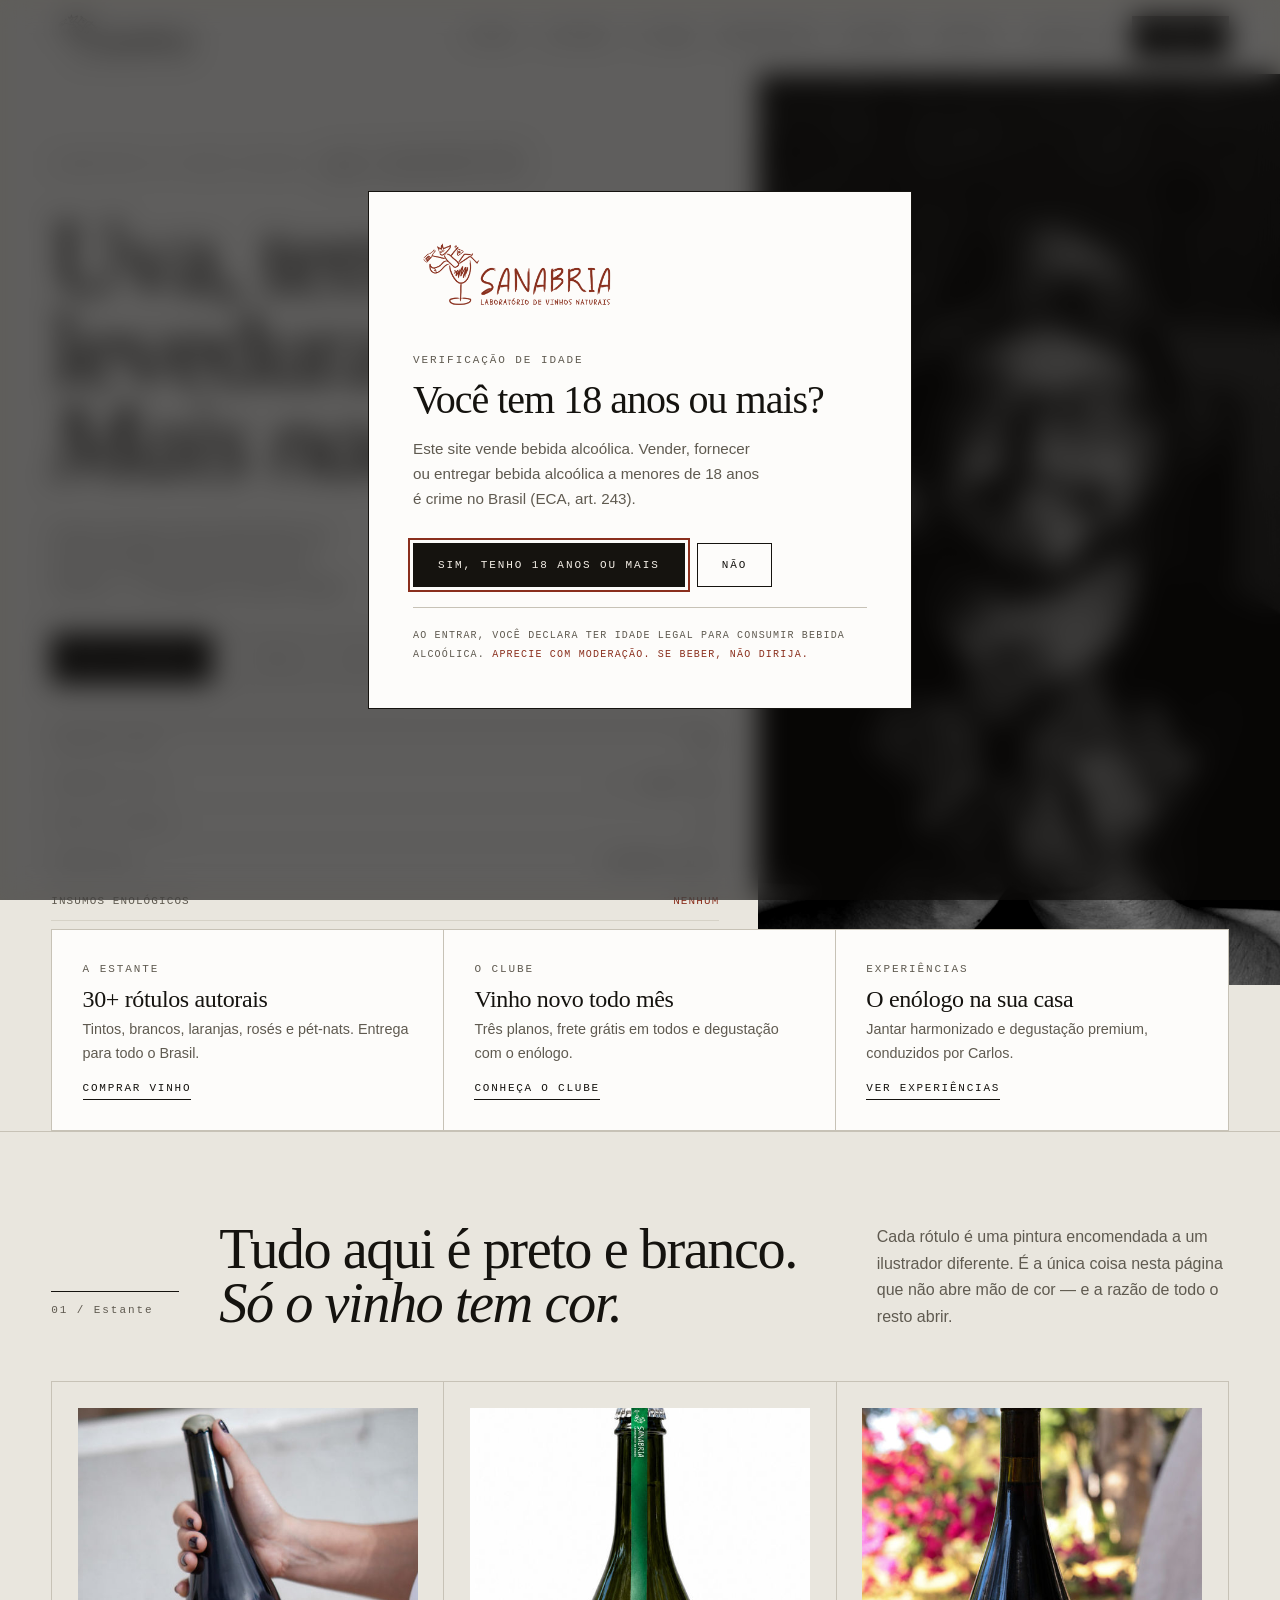
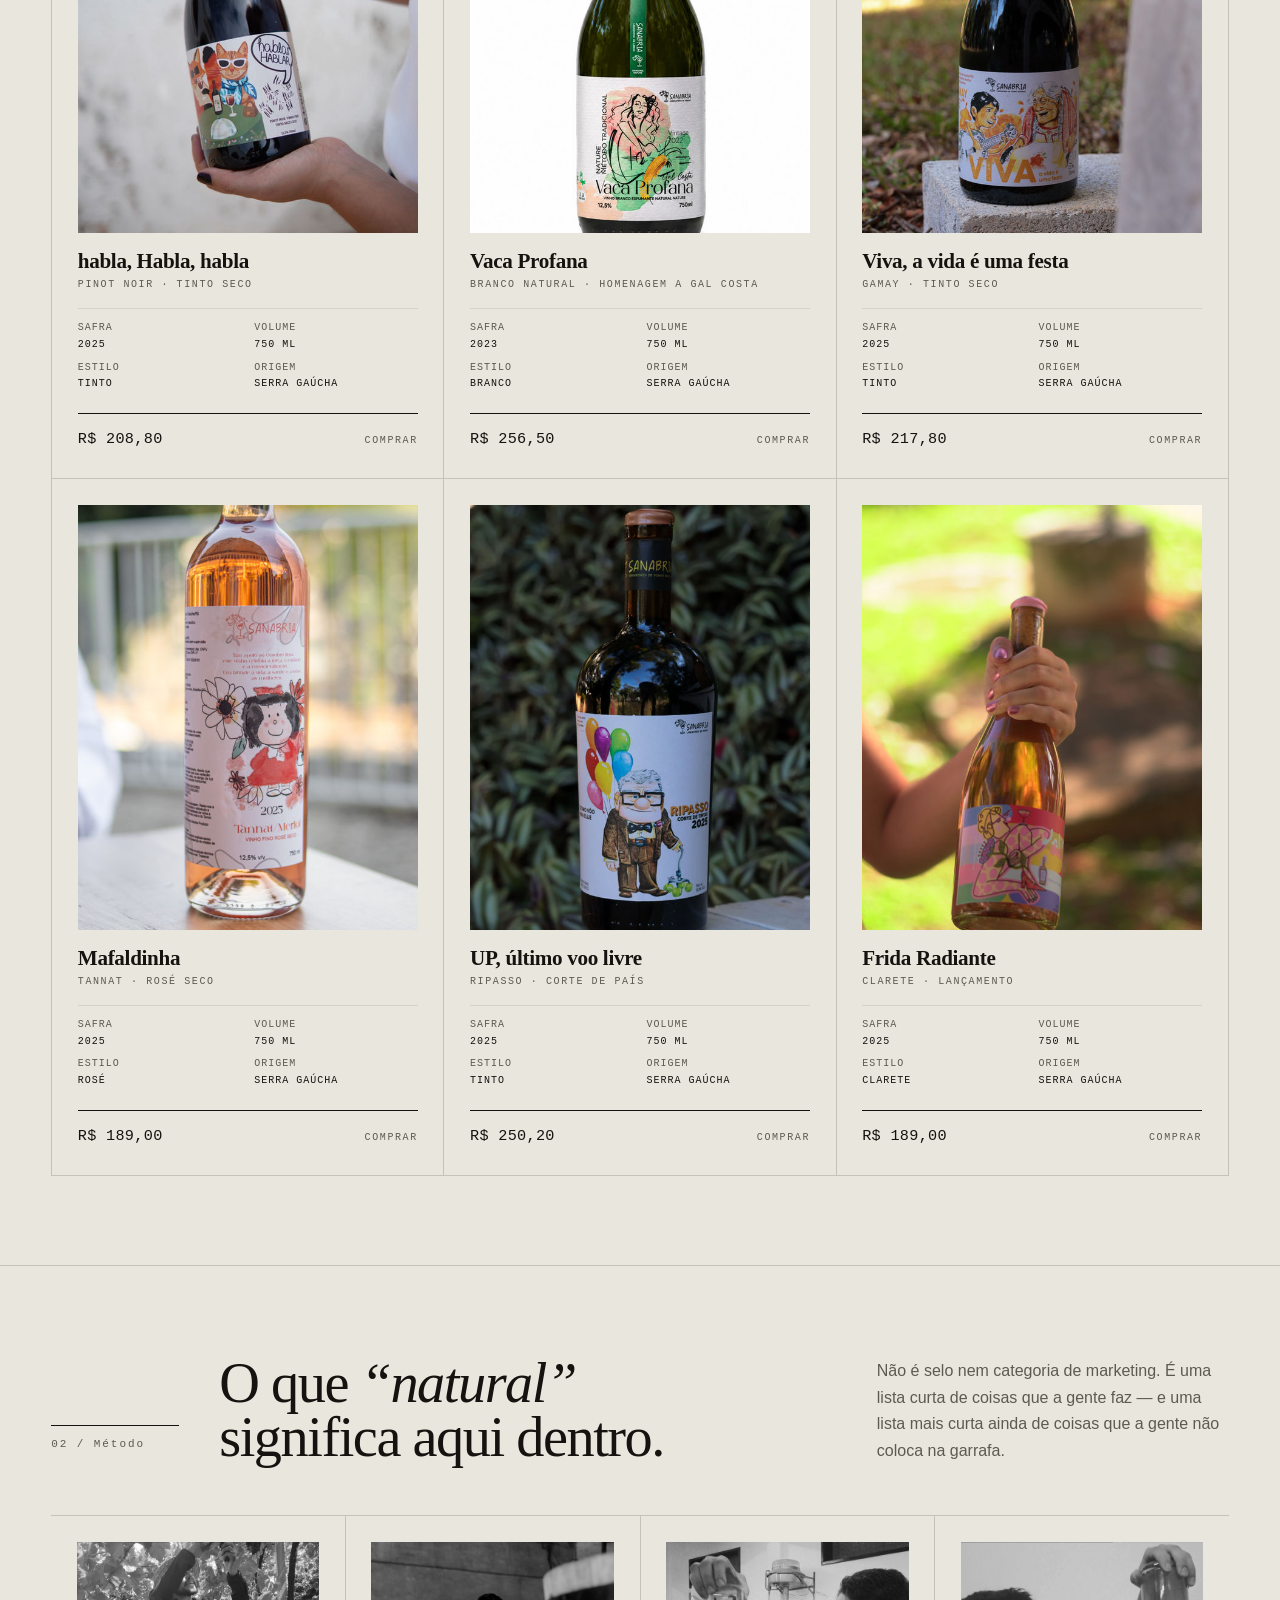
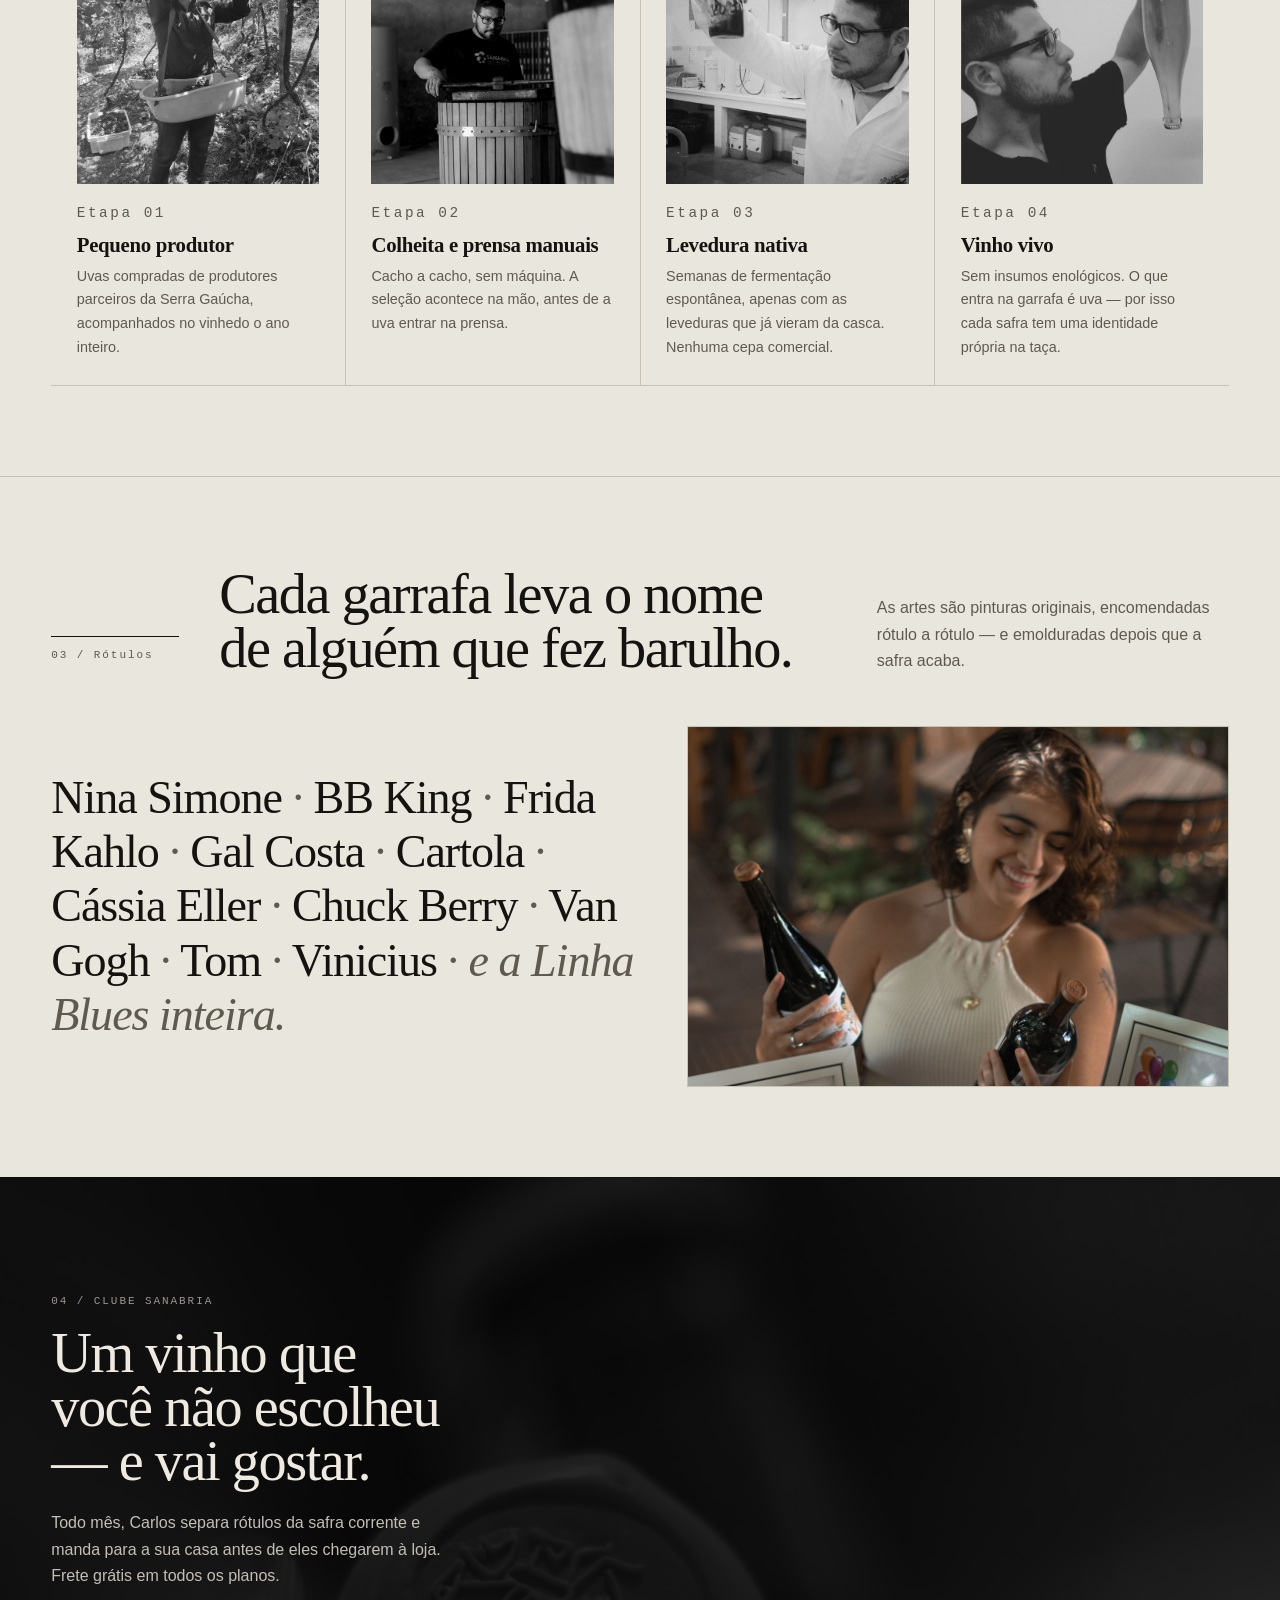
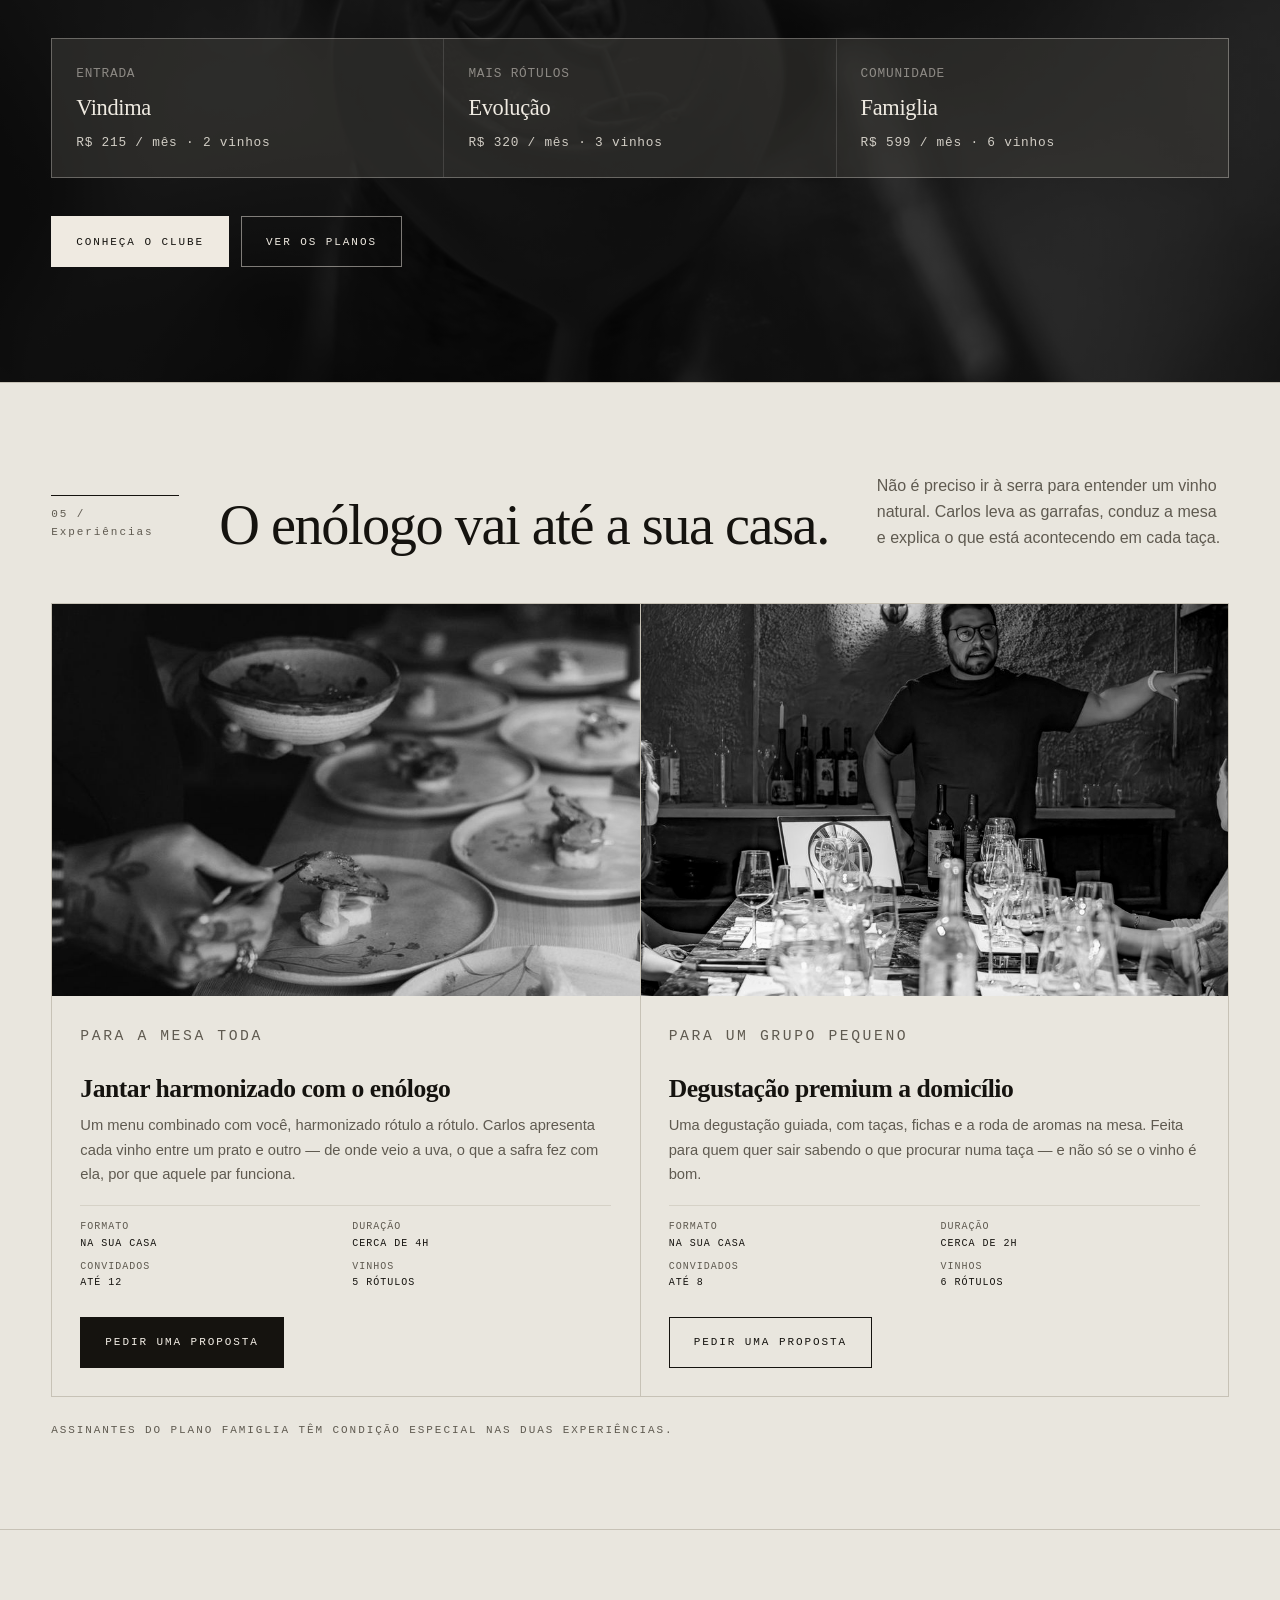
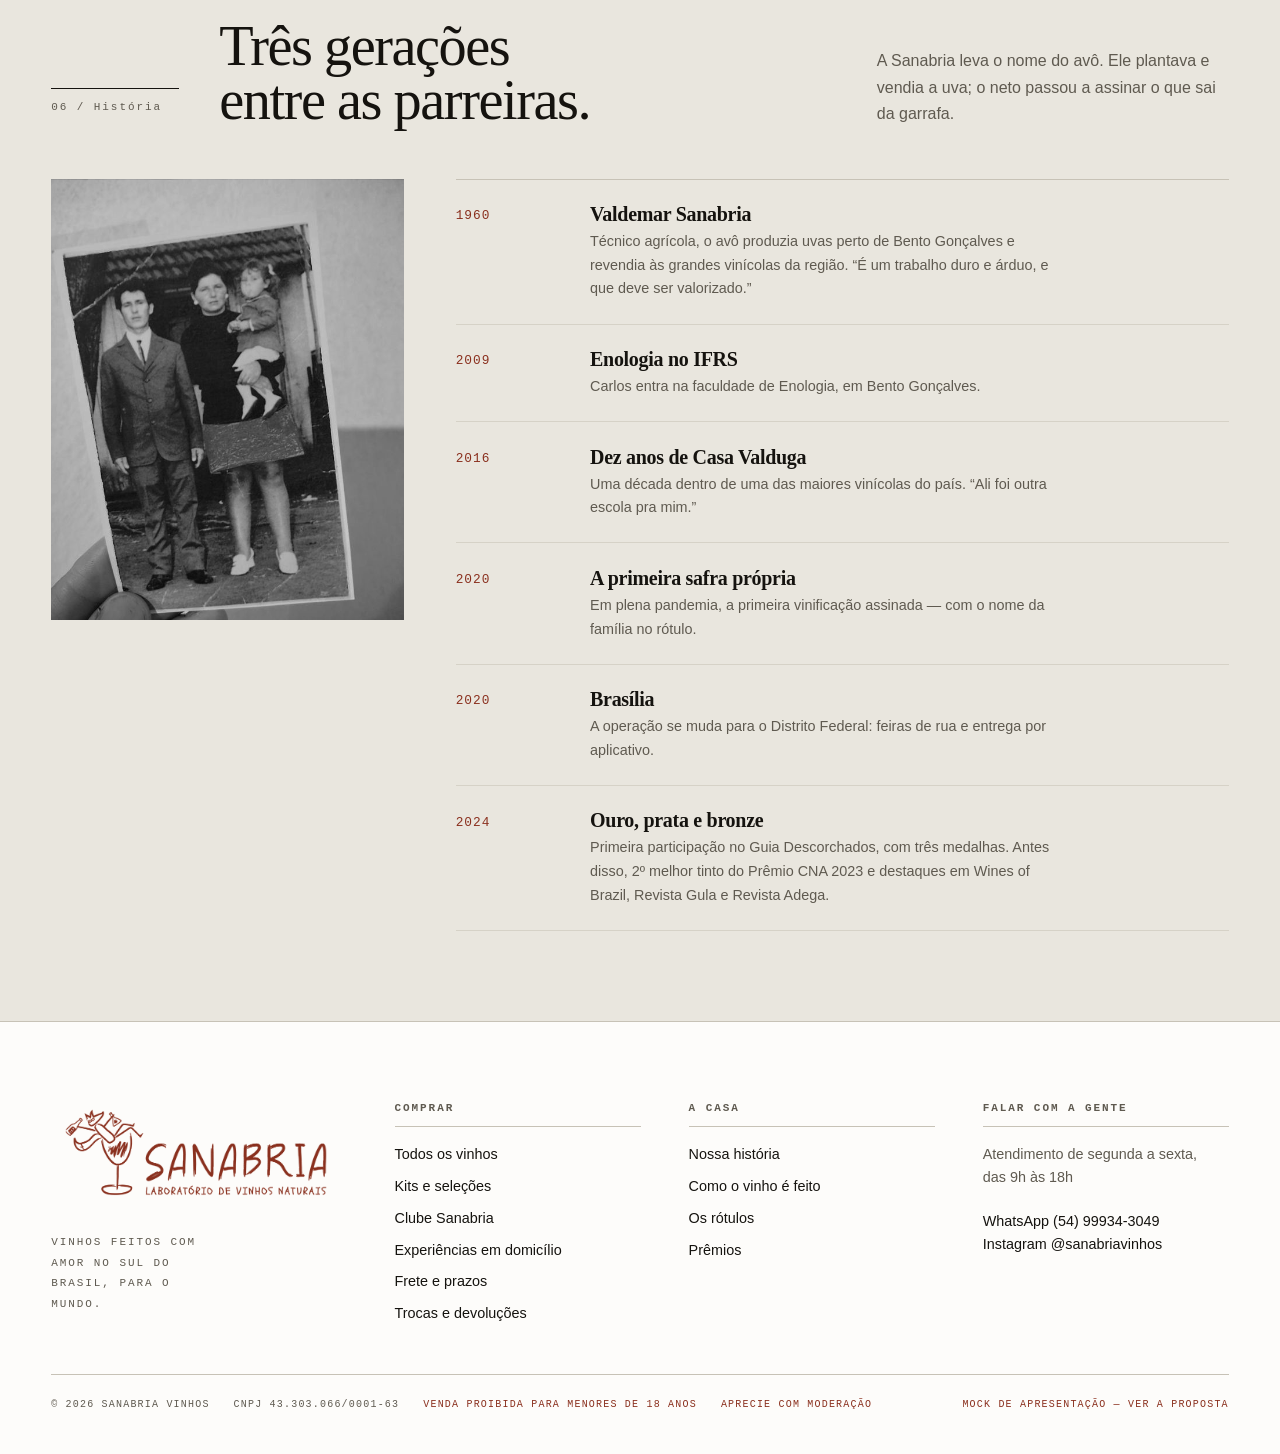
==== commit 4ad4cf46: "Verificação de 18 anos ao abrir o site Exigência legal: vender, fornecer ou entregar bebida alcoólic" ====
--- a/docs/index.html
+++ b/docs/index.html
@@ -194,6 +194,9 @@
   border-radius: 0;
   padding: .95rem 1.5rem;
   transition: background .18s ease, color .18s ease;
+  cursor: pointer;              /* .btn também é usado em <button> */
+  -webkit-appearance: none;
+  appearance: none;
 }
 .btn:hover{ --btn-bg: var(--stamp); border-color: var(--stamp); --btn-fg: var(--on-stamp); }
 .btn-ghost{ --btn-bg: transparent; --btn-fg: var(--fg); }
@@ -353,6 +356,88 @@
   color: var(--fg-2);
 }
 .foot-legal .warn{ color: var(--stamp); }
+/* ============================================================
+   PORTÃO DE IDADE
+   Exigência legal: a venda de bebida alcoólica a menores de 18
+   anos é crime no Brasil. O portão bloqueia a página inteira até
+   a confirmação — sem confirmação, não há acesso.
+   ============================================================ */
+
+/* trava a rolagem enquanto o portão está aberto */
+:root:not(.gate-ok){ overflow: hidden; }
+
+.gate{
+  position: fixed;
+  inset: 0;
+  z-index: 200;
+  display: flex;
+  align-items: center;
+  justify-content: center;
+  overflow-y: auto;
+  padding: clamp(1rem, 5vw, 3rem);
+  background: rgba(12, 11, 9, .62);
+  /* até o desfoque é monocromático — a regra do sistema vale aqui também */
+  backdrop-filter: blur(14px) grayscale(1);
+  -webkit-backdrop-filter: blur(14px) grayscale(1);
+}
+:root.gate-ok .gate{ display: none; }
+
+.gate.is-leaving{ opacity: 0; transition: opacity .3s ease; }
+
+.gate-card{
+  margin: auto;                 /* centraliza sem cortar o topo em telas baixas */
+  width: min(34rem, 100%);
+  background: var(--surface);
+  border: 1px solid var(--fg);
+  padding: clamp(1.6rem, 4vw, 2.75rem);
+}
+
+.gate-logo{
+  width: min(210px, 62%);
+  aspect-ratio: 760 / 285;
+  background-image: var(--img-logo);
+  background-size: contain;
+  background-repeat: no-repeat;
+  background-position: left center;
+  filter: var(--logo-tint);
+  margin-bottom: clamp(1.5rem, 3vw, 2.25rem);
+}
+
+.gate-h{
+  font-family: var(--serif);
+  font-weight: 400;
+  font-size: clamp(1.75rem, 4vw, 2.5rem);
+  line-height: 1.02;
+  letter-spacing: -.025em;
+  text-wrap: balance;
+  margin: .7rem 0 .9rem;
+}
+.gate-p{ margin: 0; color: var(--fg-2); font-size: .95rem; max-width: 42ch; }
+
+.gate-actions{
+  display: flex;
+  flex-wrap: wrap;
+  gap: .75rem;
+  margin: clamp(1.5rem, 3vw, 2rem) 0 1.25rem;
+}
+.gate-actions .btn{ justify-content: center; }
+
+.gate-fine{
+  margin: 0;
+  padding-top: 1.1rem;
+  border-top: 1px solid var(--rule);
+  font-family: var(--mono);
+  font-size: .625rem;
+  letter-spacing: .12em;
+  text-transform: uppercase;
+  line-height: 1.9;
+  color: var(--fg-2);
+}
+.gate-fine b{ color: var(--stamp); font-weight: 400; }
+
+@media (prefers-reduced-motion: reduce){
+  .gate.is-leaving{ transition: none; }
+}
 
 /* ============================================================
    HOME
@@ -648,6 +733,113 @@
 .tl-t{ font-family: var(--serif); font-size: 1.25rem; line-height: 1.2; letter-spacing: -.015em; margin: 0 0 .25rem; }
 .tl-row p{ margin: 0; font-size: .9rem; color: var(--fg-2); max-width: 58ch; }
 </style>
+
+<script>
+/* Roda durante o parse, antes de a página ser desenhada: quem já confirmou
+   não chega a ver o portão piscar. Sem JS, o portão fica — e sem confirmação
+   não há acesso, que é o comportamento correto para uma trava legal. */
+(function () {
+  try {
+    var CHAVE = 'sanabria:idade', TRINTA_DIAS = 30 * 24 * 60 * 60 * 1000;
+    var marca = Number(localStorage.getItem(CHAVE));
+    var vale = marca && (Date.now() - marca) < TRINTA_DIAS;
+    /* ?idade na URL reabre o portão — serve para demonstrar sem limpar o navegador */
+    if (vale && !/[?&]idade\b/.test(location.search)) {
+      document.documentElement.classList.add('gate-ok');
+    }
+  } catch (e) { /* localStorage bloqueado: mostra o portão */ }
+})();
+</script>
+
+<div class="gate" id="gate" role="dialog" aria-modal="true" aria-labelledby="gate-titulo">
+  <div class="gate-card">
+    <div class="gate-logo" role="img" aria-label="Sanabria — Laboratório de Vinhos Naturais"></div>
+
+    <div data-painel="pergunta">
+      <p class="lab">Verificação de idade</p>
+      <h2 class="gate-h" id="gate-titulo">Você tem 18 anos ou&nbsp;mais?</h2>
+      <p class="gate-p">Este site vende bebida alcoólica. Vender, fornecer ou entregar bebida alcoólica a menores de 18 anos é crime no Brasil (ECA, art.&nbsp;243).</p>
+
+      <div class="gate-actions">
+        <button class="btn" type="button" id="gate-sim">Sim, tenho 18 anos ou mais</button>
+        <button class="btn btn-ghost" type="button" id="gate-nao">Não</button>
+      </div>
+
+      <p class="gate-fine">
+        Ao entrar, você declara ter idade legal para consumir bebida alcoólica.
+        <b>Aprecie com moderação.</b> <b>Se beber, não dirija.</b>
+      </p>
+    </div>
+
+    <div data-painel="negado" hidden>
+      <p class="lab">Acesso não permitido</p>
+      <h2 class="gate-h">Volte quando completar&nbsp;18.</h2>
+      <p class="gate-p">Não podemos mostrar nosso catálogo para menores de 18 anos. Obrigado pela compreensão — a gente fica te esperando.</p>
+
+      <div class="gate-actions">
+        <button class="btn btn-ghost" type="button" id="gate-voltar">Voltar</button>
+      </div>
+
+      <p class="gate-fine">Sanabria · Laboratório de Vinhos Naturais</p>
+    </div>
+  </div>
+</div>
+
+<script>
+(function () {
+  var raiz = document.documentElement;
+  var portao = document.getElementById('gate');
+  if (!portao) return;
+
+  /* já confirmado: tira o portão do DOM para não deixar foco preso atrás dele */
+  if (raiz.classList.contains('gate-ok')) { portao.remove(); return; }
+
+  var pergunta = portao.querySelector('[data-painel="pergunta"]');
+  var negado   = portao.querySelector('[data-painel="negado"]');
+  var semAnima = window.matchMedia('(prefers-reduced-motion: reduce)').matches;
+
+  function focaveis() {
+    return [].slice.call(portao.querySelectorAll('button:not([hidden])'))
+             .filter(function (b) { return b.offsetParent !== null; });
+  }
+
+  function entrar() {
+    try { localStorage.setItem('sanabria:idade', String(Date.now())); } catch (e) {}
+    raiz.classList.add('gate-ok');
+    /* limpa o ?idade da barra de endereço para não reabrir a cada recarga */
+    if (/[?&]idade\b/.test(location.search) && history.replaceState) {
+      history.replaceState(null, '', location.pathname + location.hash);
+    }
+    if (semAnima) { portao.remove(); return; }
+    portao.classList.add('is-leaving');
+    setTimeout(function () { portao.remove(); }, 320);
+  }
+
+  function mostra(painel) {
+    pergunta.hidden = painel !== 'pergunta';
+    negado.hidden   = painel !== 'negado';
+    var alvo = focaveis()[0];
+    if (alvo) alvo.focus();
+  }
+
+  document.getElementById('gate-sim').addEventListener('click', entrar);
+  document.getElementById('gate-nao').addEventListener('click', function () { mostra('negado'); });
+  document.getElementById('gate-voltar').addEventListener('click', function () { mostra('pergunta'); });
+
+  /* prende o Tab dentro do diálogo: nada atrás dele deve ser alcançável */
+  portao.addEventListener('keydown', function (e) {
+    if (e.key !== 'Tab') return;
+    var itens = focaveis();
+    if (!itens.length) return;
+    var primeiro = itens[0], ultimo = itens[itens.length - 1];
+    if (e.shiftKey && document.activeElement === primeiro) { e.preventDefault(); ultimo.focus(); }
+    else if (!e.shiftKey && document.activeElement === ultimo) { e.preventDefault(); primeiro.focus(); }
+  });
+
+  /* Esc não fecha: é uma trava legal, não um aviso de cookies */
+  document.getElementById('gate-sim').focus();
+})();
+</script>
 
 <header class="hdr" id="hdr">
   <div class="wrap hdr-in">
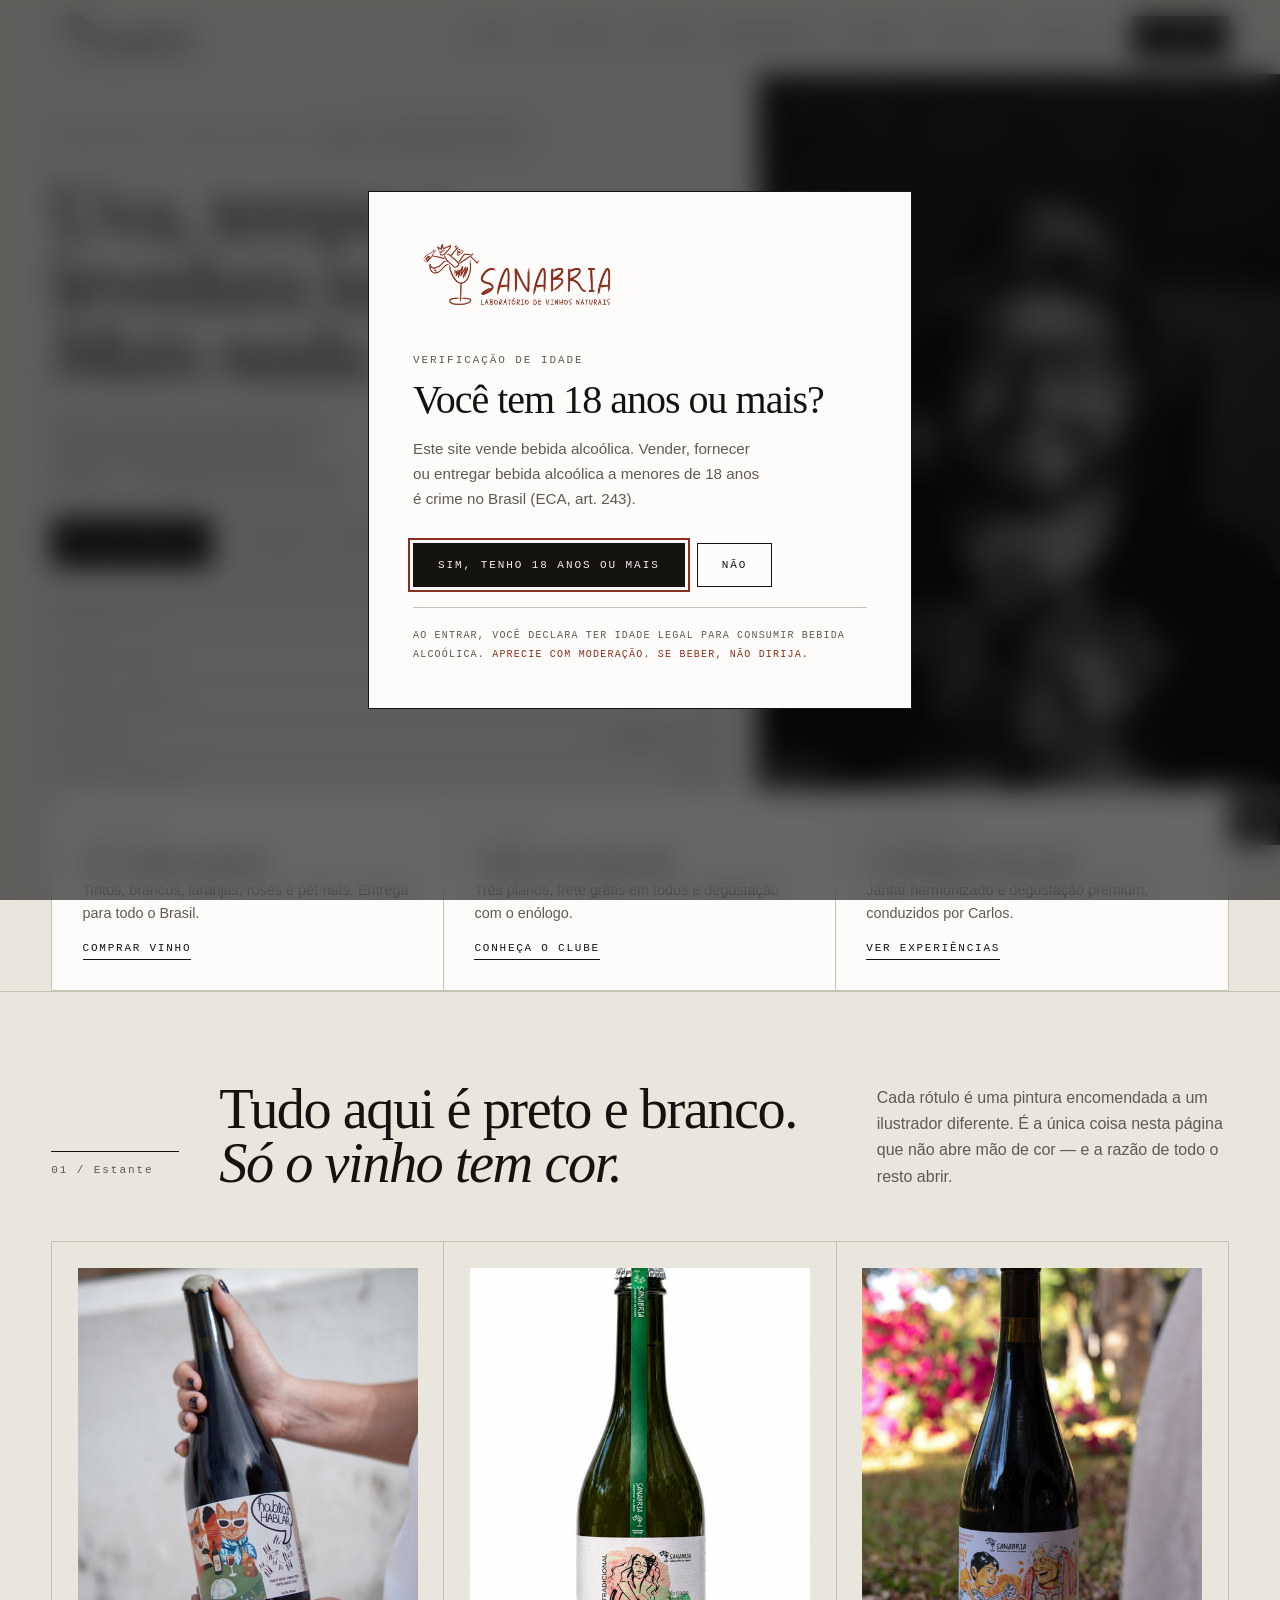
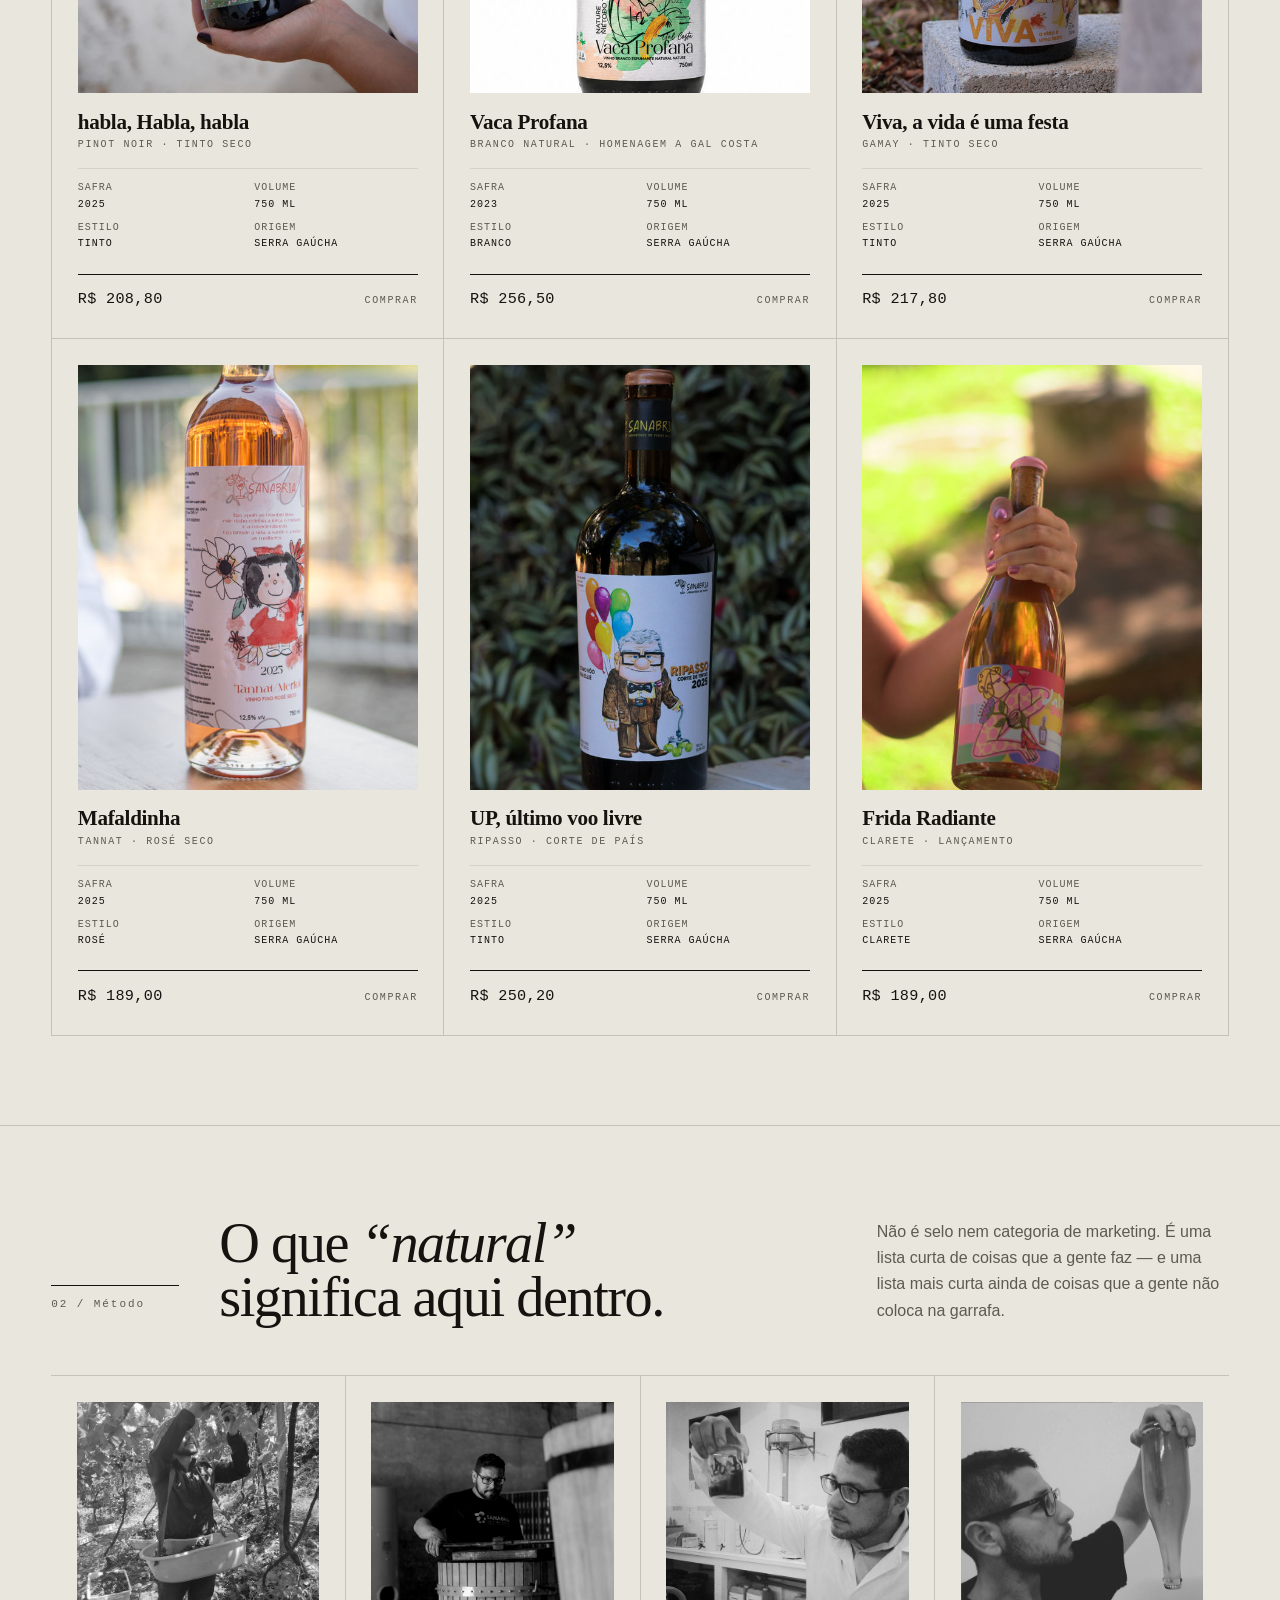
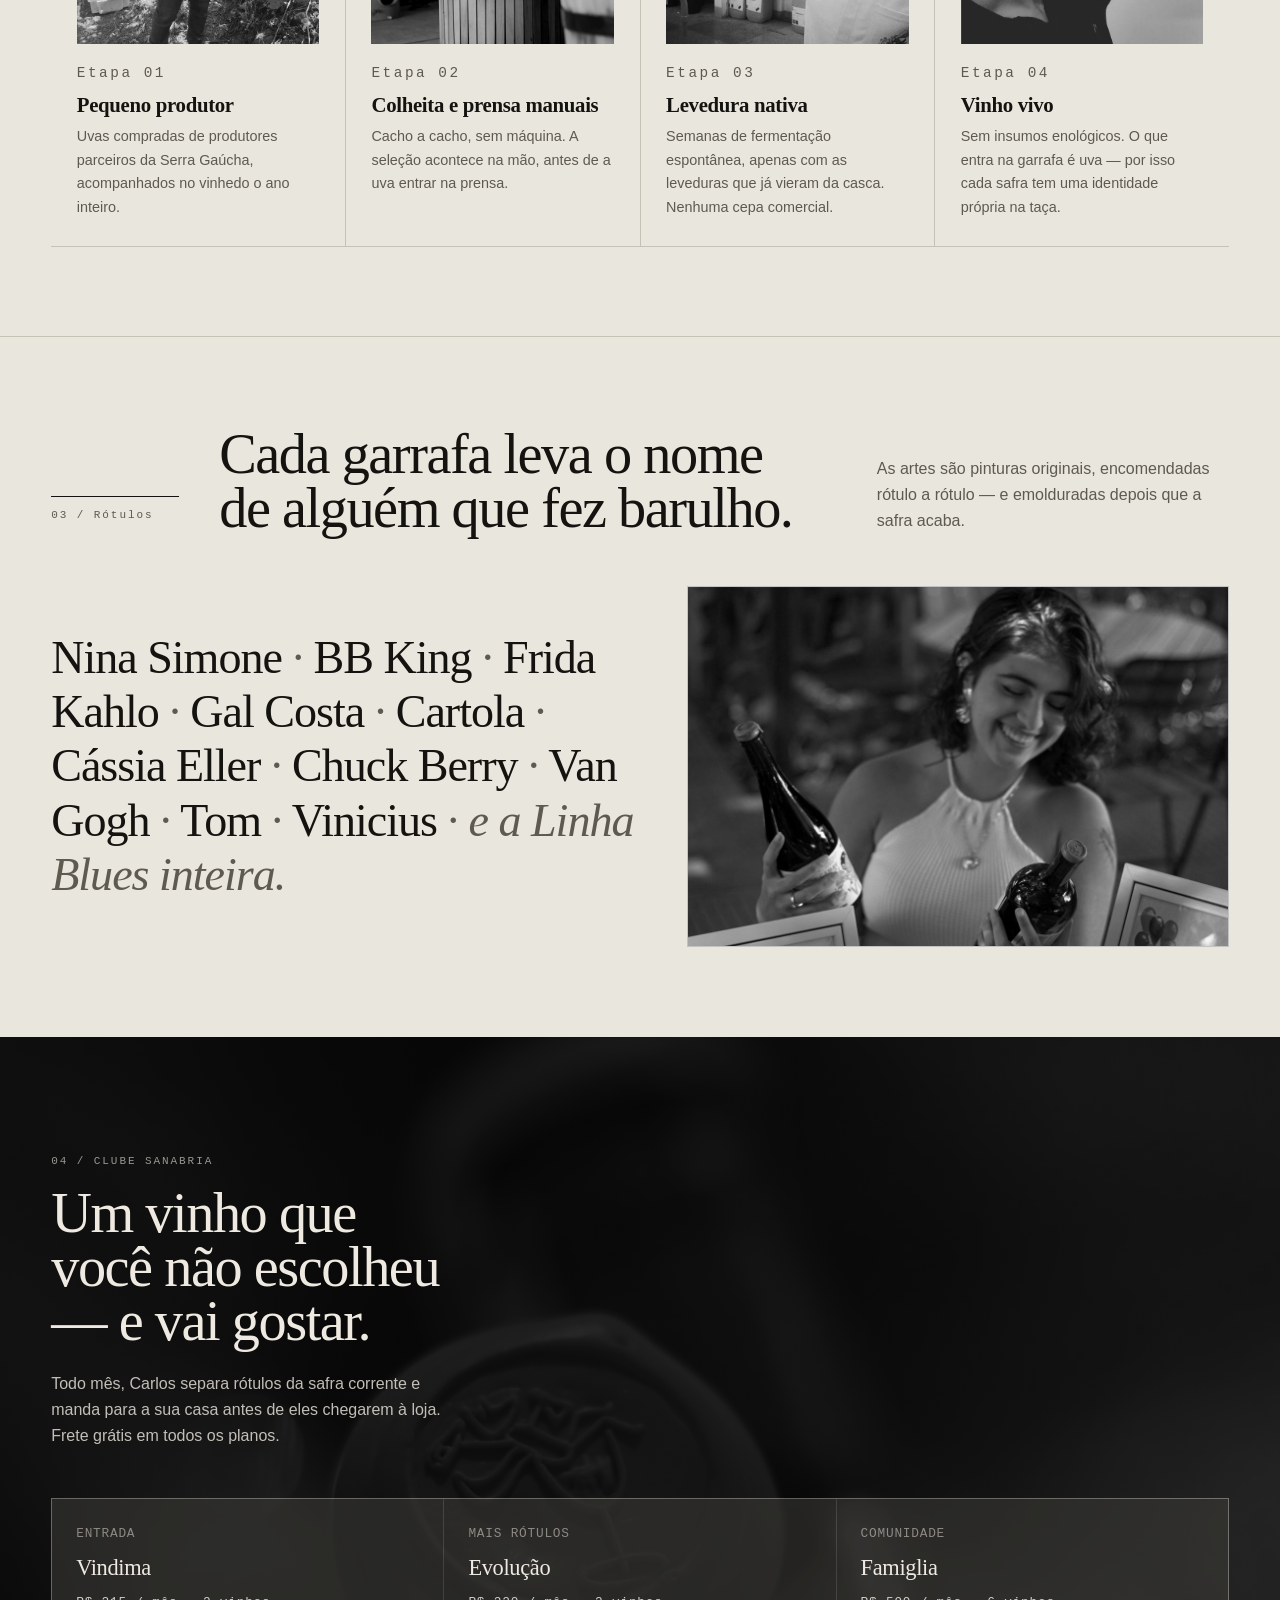
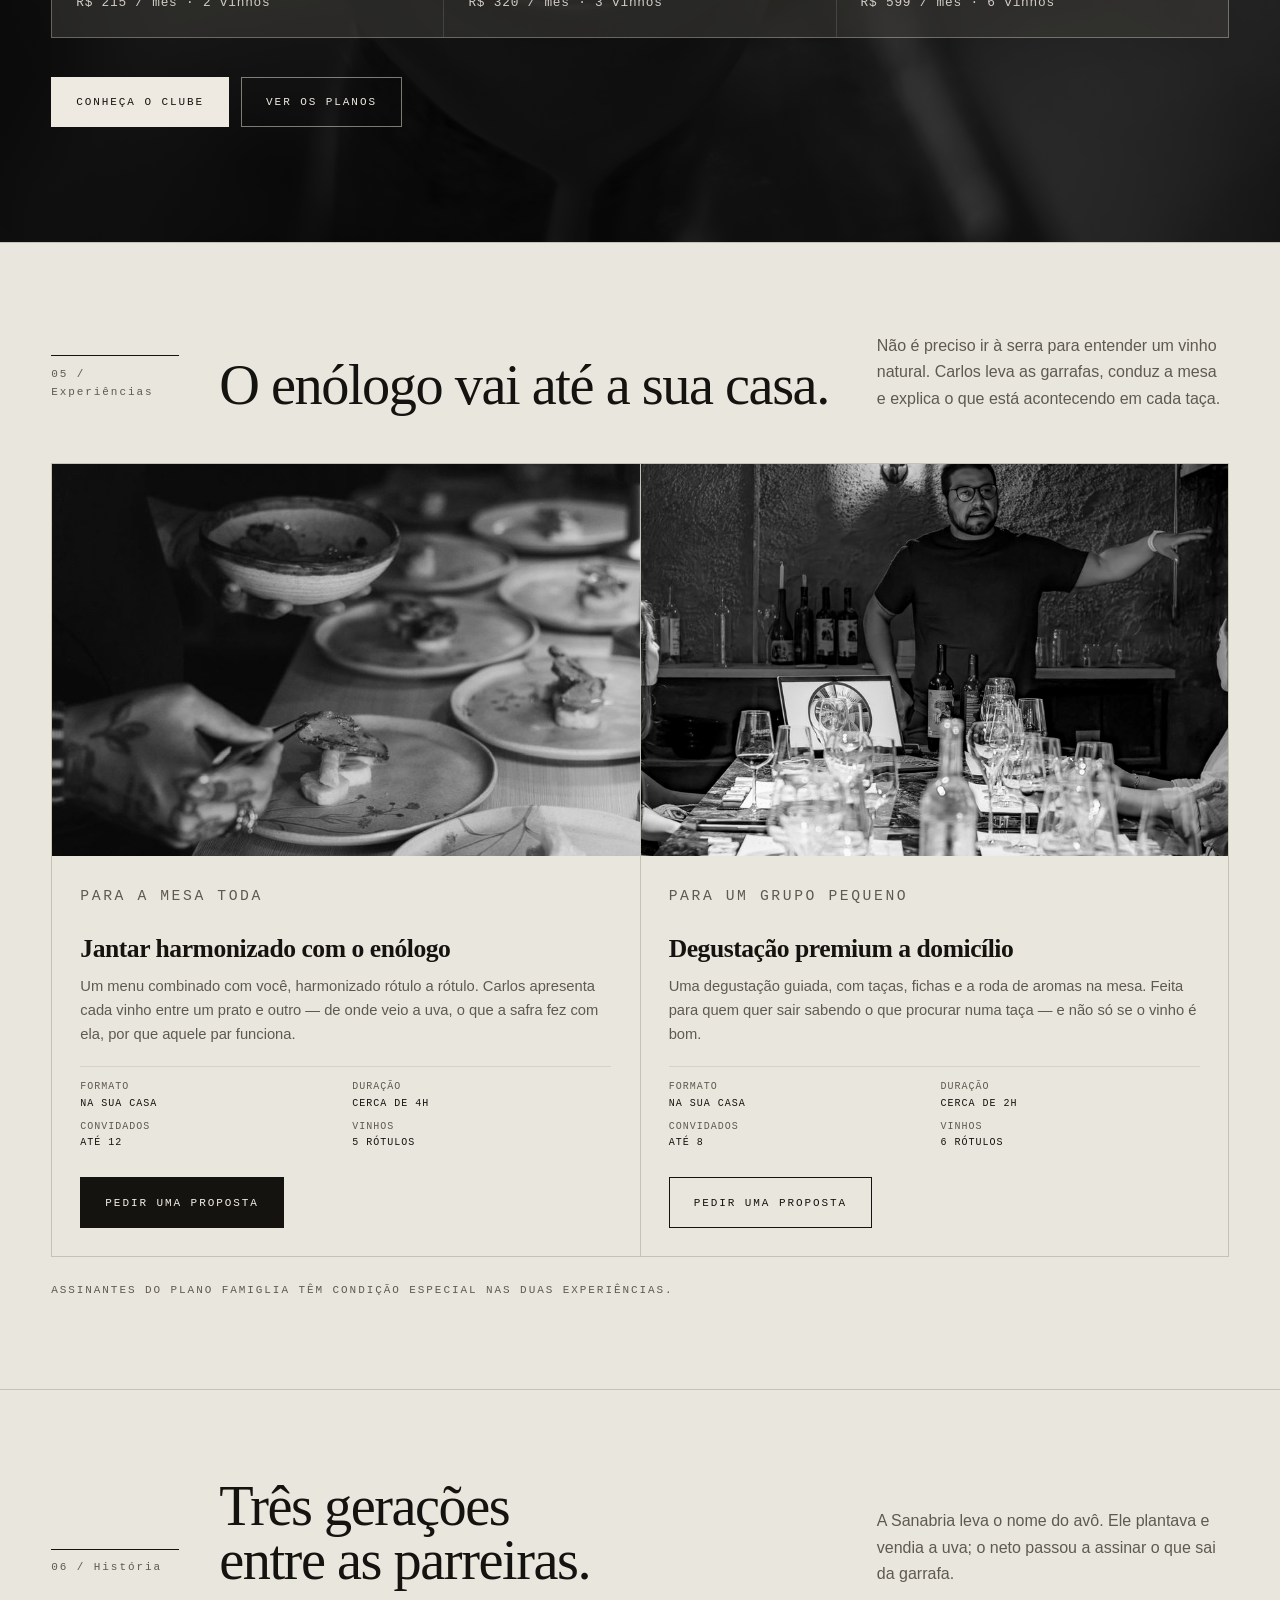
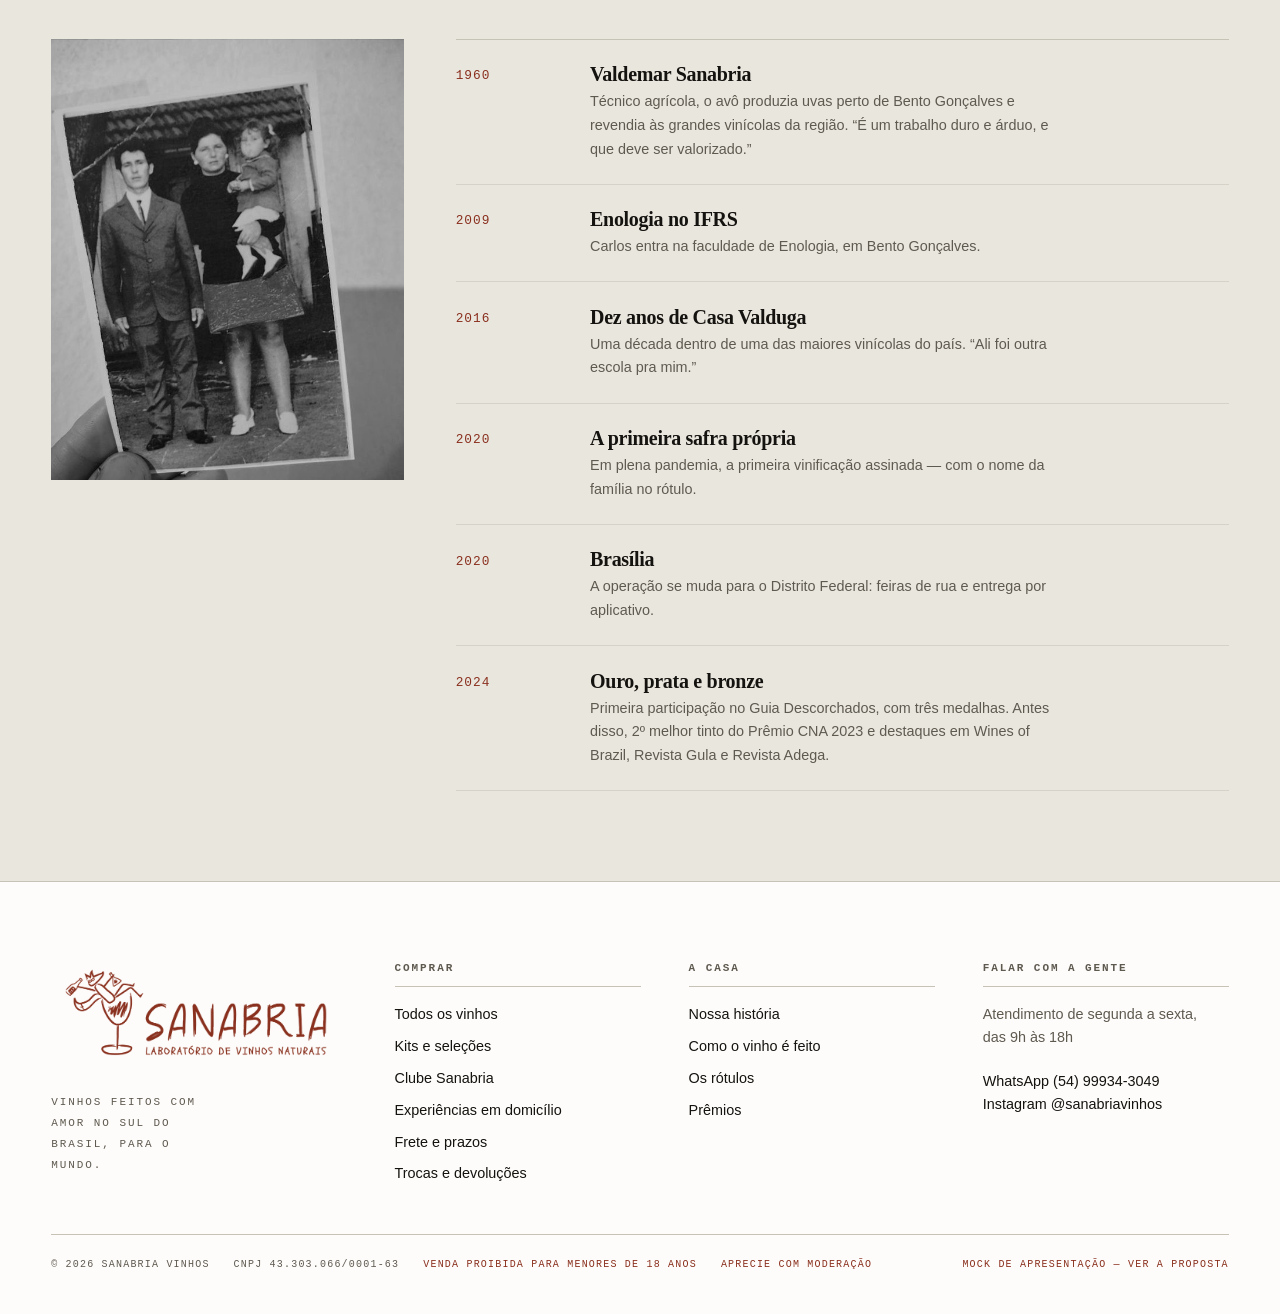
==== commit 40f3a35e: "Home: hero mais curto, foto dos rótulos em P&B, link ativo em branco O hero passava de uma dobra e m" ====
--- a/docs/index.html
+++ b/docs/index.html
@@ -62,6 +62,9 @@
 
   --wrap: 1280px;
   --pad: clamp(1.25rem, 4vw, 3.25rem);
+  /* altura do cabeçalho fixo, sem a borda. Um número só: o topo do conteúdo,
+     o recuo da âncora e o menu de celular saem todos daqui. */
+  --hdr-h: 74px;
   --photo: grayscale(1) contrast(1.06) brightness(.98);
   /* distância entre a borda do conteúdo e a borda da janela — para sangrar */
   --bleed: calc((100vw - min(100vw, var(--wrap))) / 2 + var(--pad));
@@ -99,8 +102,11 @@
 *, *::before, *::after{ box-sizing: border-box; }
 
 html{ scroll-behavior: smooth; }
-/* o cabeçalho é fixo: sem esta folga, a âncora esconde o topo da seção */
-section[id]{ scroll-margin-top: 82px; }
+/* O cabeçalho é fixo: sem esta folga, a âncora esconde o topo da seção.
+   Exatamente a altura dele, para que a régua de topo da seção fique embaixo
+   da borda do cabeçalho em vez de aparecer como uma segunda linha solta.
+   O ar vem do padding da própria seção. */
+section[id]{ scroll-margin-top: var(--hdr-h); }
 
 body{
   margin: 0;
@@ -251,7 +257,7 @@
   display: flex;
   align-items: center;
   gap: clamp(1rem, 3vw, 2.5rem);
-  height: 74px;
+  height: var(--hdr-h);
 }
 .logo{
   display: block;
@@ -288,7 +294,10 @@
   white-space: nowrap;
 }
 .nav a:hover{ border-bottom-color: var(--fg); }
-.nav a[aria-current]{ border-bottom-color: var(--stamp); color: var(--stamp); }
+/* A página atual é marcada só pelo traço. A segunda tinta em texto de
+   menu compete com o carimbo do hero e, no tema escuro, o link fica
+   laranja no meio de uma fileira branca. */
+.nav a[aria-current]{ border-bottom-color: var(--fg); }
 
 .hdr-end{ display: flex; align-items: center; gap: .9rem; margin-left: auto; }
 @media (min-width: 1000px){ .hdr-end{ margin-left: 0; } }
@@ -301,17 +310,106 @@
   white-space: nowrap;
 }
 .cart:hover{ color: var(--stamp); }
+/* em telas estreitas o cabeçalho não comporta tudo, e o que sobrava de fora
+   era justamente o botão do menu. A sacola vive no menu. */
+@media (max-width: 720px){ .cart{ display: none; } }
+@media (max-width: 400px){
+  .logo{ width: 118px; }
+  .hdr-end .btn-sm{ padding: .7rem .8rem; letter-spacing: .12em; }
+}
 .burger{
   display: grid;
   place-items: center;
-  width: 38px; height: 38px;
+  width: 40px; height: 40px;
   background: none;
   border: 1px solid var(--rule);
   color: var(--fg);
   cursor: pointer;
+  padding: 0;
 }
 @media (min-width: 1000px){ .burger{ display: none; } }
-.burger span{ display: block; width: 15px; height: 1px; background: currentColor; box-shadow: 0 -4px currentColor, 0 4px currentColor; }
+
+/* três traços que viram um X: o traço do meio gira, o de baixo aparece
+   girado no sentido oposto e os outros dois somem */
+.burger-i{
+  position: relative;
+  display: block;
+  width: 16px; height: 1px;
+  background: currentColor;
+  box-shadow: 0 -5px currentColor, 0 5px currentColor;
+  transition: box-shadow .12s ease, transform .22s ease;
+}
+.burger-i::after{
+  content: "";
+  position: absolute;
+  inset: 0;
+  background: currentColor;
+  opacity: 0;
+  transform: rotate(90deg);
+  transition: opacity .12s ease;
+}
+:root.menu-open .burger-i{ box-shadow: none; transform: rotate(45deg); }
+:root.menu-open .burger-i::after{ opacity: 1; }
+
+.sr-only{
+  position: absolute; width: 1px; height: 1px;
+  padding: 0; margin: -1px; overflow: hidden;
+  clip-path: inset(50%); white-space: nowrap;
+}
+
+/* ---------- menu no celular ---------- */
+
+:root.menu-open{ overflow: hidden; }
+:root.menu-open .hdr{ background: var(--bg); border-bottom-color: var(--rule); }
+
+.menu{
+  position: fixed;
+  inset: var(--hdr-h) 0 0 0;          /* começa abaixo do cabeçalho, que continua visível */
+  z-index: 80;                /* atrás do cabeçalho (90), à frente do conteúdo */
+  background: var(--bg);
+  display: flex;
+  flex-direction: column;
+  overflow-y: auto;
+  padding: 0 var(--pad) calc(var(--pad) + 1rem);
+  visibility: hidden;
+  opacity: 0;
+  transition: opacity .22s ease, visibility .22s ease;
+}
+:root.menu-open .menu{ visibility: visible; opacity: 1; }
+@media (min-width: 1000px){ .menu{ display: none; } }
+
+.menu-nav{ display: flex; flex-direction: column; border-top: 1px solid var(--rule); }
+.menu-nav a{
+  font-family: var(--serif);
+  font-size: clamp(1.9rem, 8vw, 2.6rem);
+  line-height: 1.05;
+  letter-spacing: -.025em;
+  color: var(--fg);
+  text-decoration: none;
+  padding: clamp(.85rem, 3.2vw, 1.15rem) 0;
+  border-bottom: 1px solid var(--rule-soft);
+}
+.menu-nav a[aria-current]{ color: var(--fg); }
+
+.menu-foot{
+  margin-top: auto;
+  padding-top: clamp(1.75rem, 6vw, 2.5rem);
+  display: flex;
+  flex-direction: column;
+  align-items: start;
+  gap: 1.25rem;
+}
+.menu-foot .btn{ align-self: stretch; justify-content: center; }
+.menu-cart{
+  font-family: var(--mono); font-size: .6875rem; letter-spacing: .16em;
+  text-transform: uppercase; color: var(--fg); text-decoration: none;
+  border-bottom: 1px solid var(--fg); padding-bottom: 2px;
+}
+.menu-contato{ font-style: normal; line-height: 2; }
+
+@media (prefers-reduced-motion: reduce){
+  .menu, .burger-i, .burger-i::after{ transition: none; }
+}
 
 /* ---------- rodapé ---------- */
 
@@ -443,19 +541,25 @@
    HOME
    ============================================================ */
 
-.hero{ padding-top: 74px; }
+.hero{ padding-top: var(--hdr-h); }
 .hero-grid{ display: grid; grid-template-columns: minmax(0,1fr); }
 @media (min-width: 940px){
   .hero-grid{ grid-template-columns: minmax(0, 1fr) minmax(0, 40%); align-items: stretch; }
 }
 .hero-left{
-  padding-block: clamp(2.5rem, 6vw, 5.5rem) clamp(2.5rem, 5vw, 4rem);
+  padding-block: clamp(2rem, 4vw, 3.5rem) clamp(2rem, 4vw, 3rem);
   padding-right: clamp(0rem, 3vw, 3rem);
   display: flex;
   flex-direction: column;
-  gap: clamp(1.4rem, 2.6vw, 2.1rem);
+  gap: clamp(1.2rem, 2vw, 1.6rem);
   align-items: start;
 }
+
+/* A foto do hero é esticada pela coluna de texto ao lado — e essa coluna
+   carrega manchete, texto, botões e a ficha da casa. Na escala cheia de
+   .d1 o hero passava de uma dobra e meia, a foto ficava enorme e as três
+   portas nasciam fora da tela. */
+.hero-left .d1{ font-size: clamp(2.8rem, 6.2vw, 5.6rem); }
 .hero-eyebrow{ display: flex; flex-wrap: wrap; align-items: center; gap: .55rem 1rem; }
 .stamp{
   display: inline-block;
@@ -637,12 +741,13 @@
 }
 .names b{ font-weight: 400; color: var(--fg); }
 .names i{ font-style: italic; }
-/* foto de arte de rótulo — a exceção cromática da regra */
+/* Em P&B, apesar de mostrar rótulo: a exceção cromática é a arte do
+   rótulo, não a fotografia que a contém — e aqui quem domina o quadro é
+   uma pessoa. A cor dos rótulos aparece na estante, onde a garrafa é o
+   assunto inteiro. */
 .art{
   aspect-ratio: 3 / 2;
   background-image: var(--img-art);
-  background-size: cover;
-  background-position: center;
   border: 1px solid var(--rule);
 }
 
@@ -733,6 +838,36 @@
 .tl-t{ font-family: var(--serif); font-size: 1.25rem; line-height: 1.2; letter-spacing: -.015em; margin: 0 0 .25rem; }
 .tl-row p{ margin: 0; font-size: .9rem; color: var(--fg-2); max-width: 58ch; }
 </style>
+
+<script>
+/* Troca de tema por URL: ?tema=claro | ?tema=escuro | ?tema=sistema
+   Existe para apresentar as duas versões sem mexer na preferência da máquina.
+   Roda durante o parse, antes da primeira pintura, então a página já nasce
+   no tema certo — sem piscar do claro para o escuro.
+   Fica na sessão do navegador, então vale ao navegar entre as páginas. */
+(function () {
+  var CHAVE = 'sanabria:tema';
+  try {
+    var m = /[?&]tema=([a-z]+)/i.exec(location.search);
+    var escolha = null;
+
+    if (m) {
+      var v = m[1].toLowerCase();
+      if (v === 'claro' || v === 'light')       escolha = 'light';
+      else if (v === 'escuro' || v === 'dark')  escolha = 'dark';
+      else                                      escolha = 'sistema';
+      if (escolha === 'sistema') sessionStorage.removeItem(CHAVE);
+      else sessionStorage.setItem(CHAVE, escolha);
+    } else {
+      escolha = sessionStorage.getItem(CHAVE);
+    }
+
+    if (escolha === 'light' || escolha === 'dark') {
+      document.documentElement.setAttribute('data-theme', escolha);
+    }
+  } catch (e) { /* sessionStorage bloqueado: segue o tema do sistema */ }
+})();
+</script>
 
 <script>
 /* Roda durante o parse, antes de a página ser desenhada: quem já confirmou
@@ -855,10 +990,33 @@
     <div class="hdr-end">
       <a class="cart" href="#estante">Sacola&nbsp;(0)</a>
       <a class="btn btn-sm" href="clube.html#planos">Assinar</a>
-      <button class="burger" type="button" aria-label="Abrir menu"><span></span></button>
+      <button class="burger" type="button" id="burger" aria-expanded="false" aria-controls="menu">
+        <span class="burger-i" aria-hidden="true"></span>
+        <span class="sr-only">Abrir menu</span>
+      </button>
     </div>
   </div>
 </header>
+
+<div class="menu" id="menu">
+  <nav class="menu-nav" aria-label="Menu">
+    <a href="#estante"      data-nav="vinhos">Vinhos</a>
+    <a href="#metodo"       data-nav="metodo">O método</a>
+    <a href="#clube"         data-nav="clube">O clube</a>
+    <a href="#experiencias" data-nav="experiencias">Experiências</a>
+    <a href="#historia"     data-nav="historia">História</a>
+    <a href="#rodape"       data-nav="contato">Contato</a>
+  </nav>
+
+  <div class="menu-foot">
+    <a class="btn" href="clube.html#planos">Assinar o clube</a>
+    <a class="menu-cart" href="#estante">Sacola (0)</a>
+    <address class="lab menu-contato">
+      WhatsApp (54) 99934-3049<br>
+      Instagram @sanabriavinhos
+    </address>
+  </div>
+</div>
 
 <main>
 
@@ -1069,7 +1227,7 @@
           <b>Cartola</b> · <b>Cássia Eller</b> · <b>Chuck Berry</b> · <b>Van Gogh</b> ·
           <b>Tom</b> · <b>Vinicius</b> · <i>e a Linha Blues inteira.</i>
         </p>
-        <div class="art" role="img" aria-label="Duas garrafas Sanabria ao lado das pinturas originais dos seus rótulos, emolduradas"></div>
+        <div class="art ph" role="img" aria-label="Duas garrafas Sanabria ao lado das pinturas originais dos seus rótulos, emolduradas"></div>
       </div>
     </div>
   </section>
@@ -1309,6 +1467,70 @@
   window.addEventListener('scroll', schedule, { passive: true });
   window.addEventListener('resize', schedule, { passive: true });
 })();
+
+/* ---------- menu no celular ---------- */
+(function () {
+  var raiz = document.documentElement;
+  var botao = document.getElementById('burger');
+  var menu = document.getElementById('menu');
+  if (!botao || !menu) return;
+
+  var rotulo = botao.querySelector('.sr-only');
+  var itens = menu.querySelectorAll('a');
+
+  function abre(sim) {
+    raiz.classList.toggle('menu-open', sim);
+    botao.setAttribute('aria-expanded', String(sim));
+    if (rotulo) rotulo.textContent = sim ? 'Fechar menu' : 'Abrir menu';
+    if (sim && itens.length) itens[0].focus();
+  }
+
+  botao.addEventListener('click', function () {
+    abre(!raiz.classList.contains('menu-open'));
+  });
+
+  var semAnima = window.matchMedia('(prefers-reduced-motion: reduce)').matches;
+
+  itens.forEach(function (a) {
+    a.addEventListener('click', function (e) {
+      var href = a.getAttribute('href') || '';
+      abre(false);
+
+      /* Só âncora desta página. Link para outra página segue o caminho normal. */
+      if (href.indexOf('#') !== 0) return;
+      var alvo = document.getElementById(href.slice(1));
+      if (!alvo) return;
+
+      /* A rolagem é feita à mão porque a trava sai no mesmo instante em que o
+         navegador calcularia o destino — e aí ele não rola. Chamada direta, e
+         não dentro de requestAnimationFrame: em aba de segundo plano o rAF é
+         estrangulado e o callback poderia nunca rodar. scrollIntoView já força
+         o recálculo de layout, então a trava recém-removida vale aqui. */
+      e.preventDefault();
+      alvo.scrollIntoView({ behavior: semAnima ? 'auto' : 'smooth', block: 'start' });
+      if (history.replaceState) history.replaceState(null, '', href);
+    });
+  });
+
+  document.addEventListener('keydown', function (e) {
+    if (!raiz.classList.contains('menu-open')) return;
+
+    if (e.key === 'Escape') { abre(false); botao.focus(); return; }
+    if (e.key !== 'Tab') return;
+
+    /* o cabeçalho continua visível por cima do menu, então o Tab circula
+       entre os itens e os controles do cabeçalho — nada do conteúdo atrás */
+    var foco = [].slice.call(menu.querySelectorAll('a')).concat([botao]);
+    var primeiro = foco[0], ultimo = foco[foco.length - 1];
+    if (e.shiftKey && document.activeElement === primeiro) { e.preventDefault(); ultimo.focus(); }
+    else if (!e.shiftKey && document.activeElement === ultimo) { e.preventDefault(); primeiro.focus(); }
+  });
+
+  /* girou o aparelho ou passou para o desktop: o menu não faz mais sentido */
+  window.matchMedia('(min-width: 1000px)').addEventListener('change', function (e) {
+    if (e.matches) abre(false);
+  });
+})();
 </script>
 
 </body>
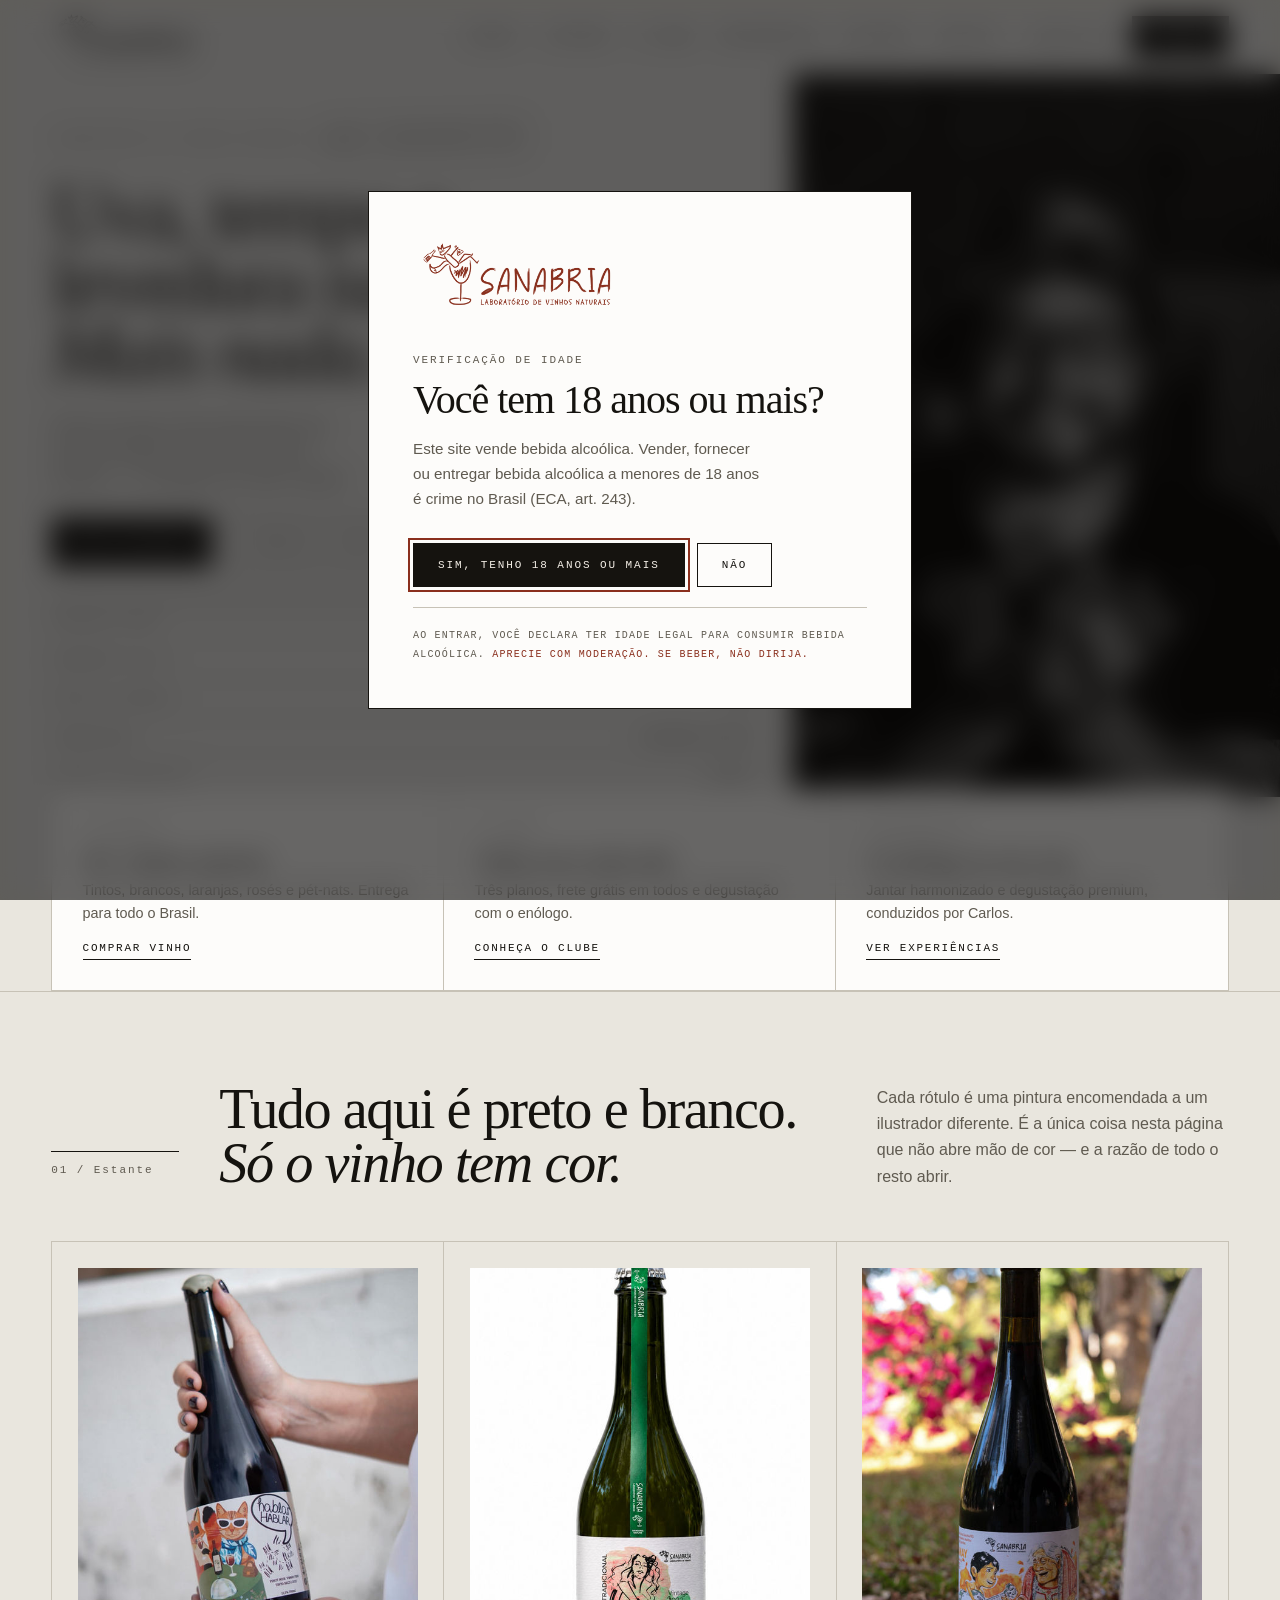
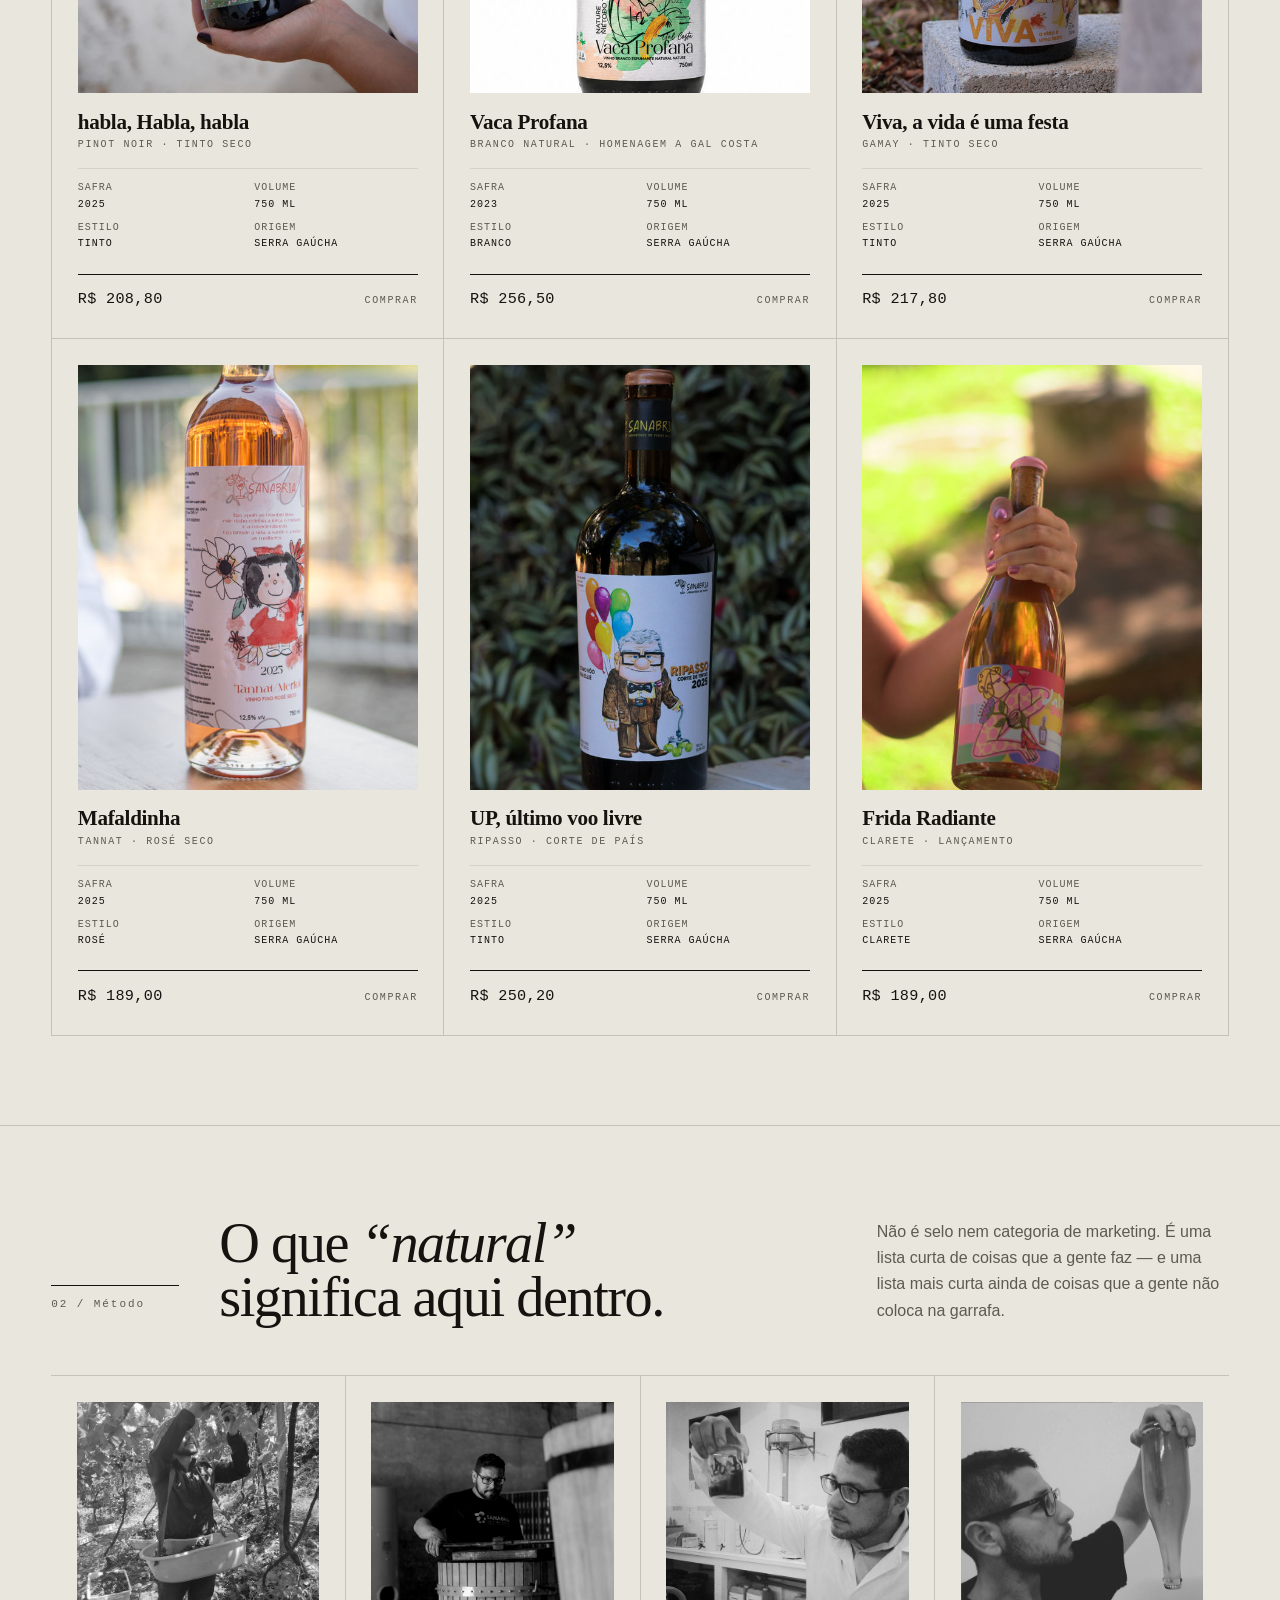
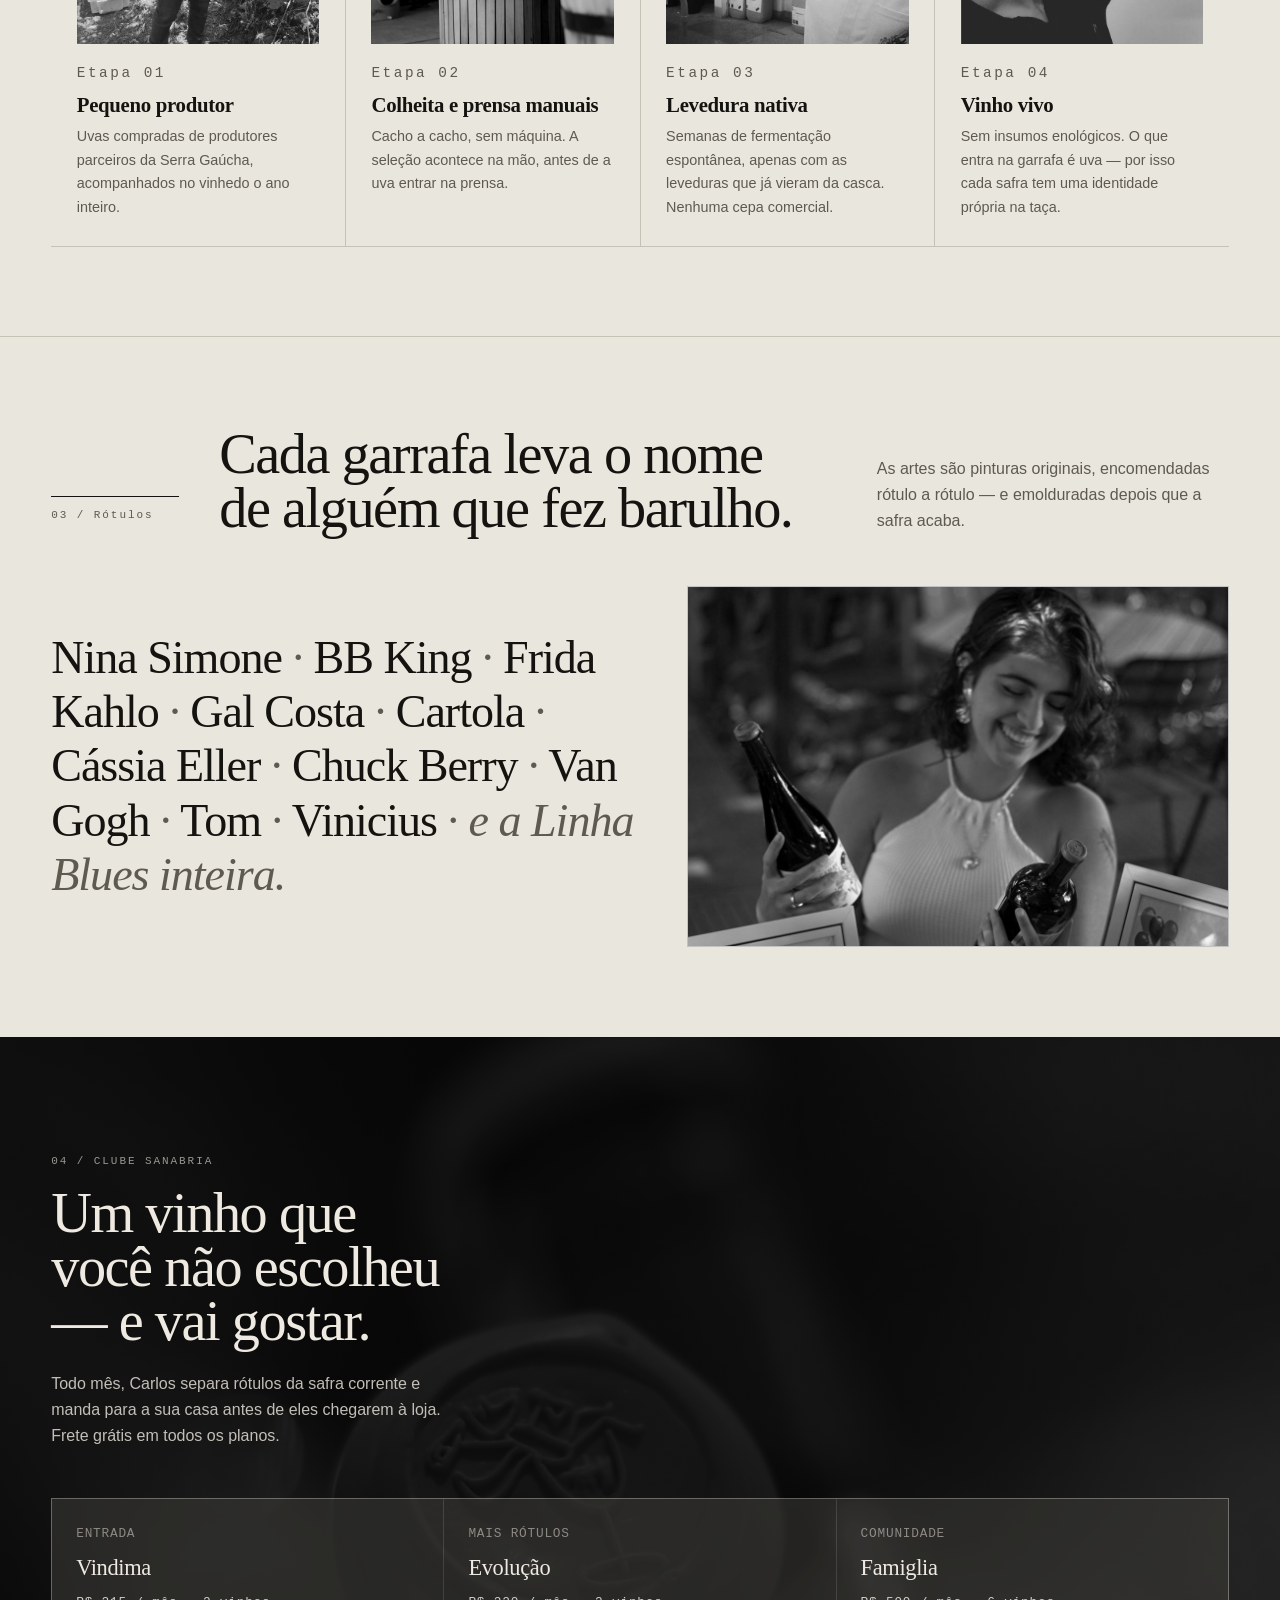
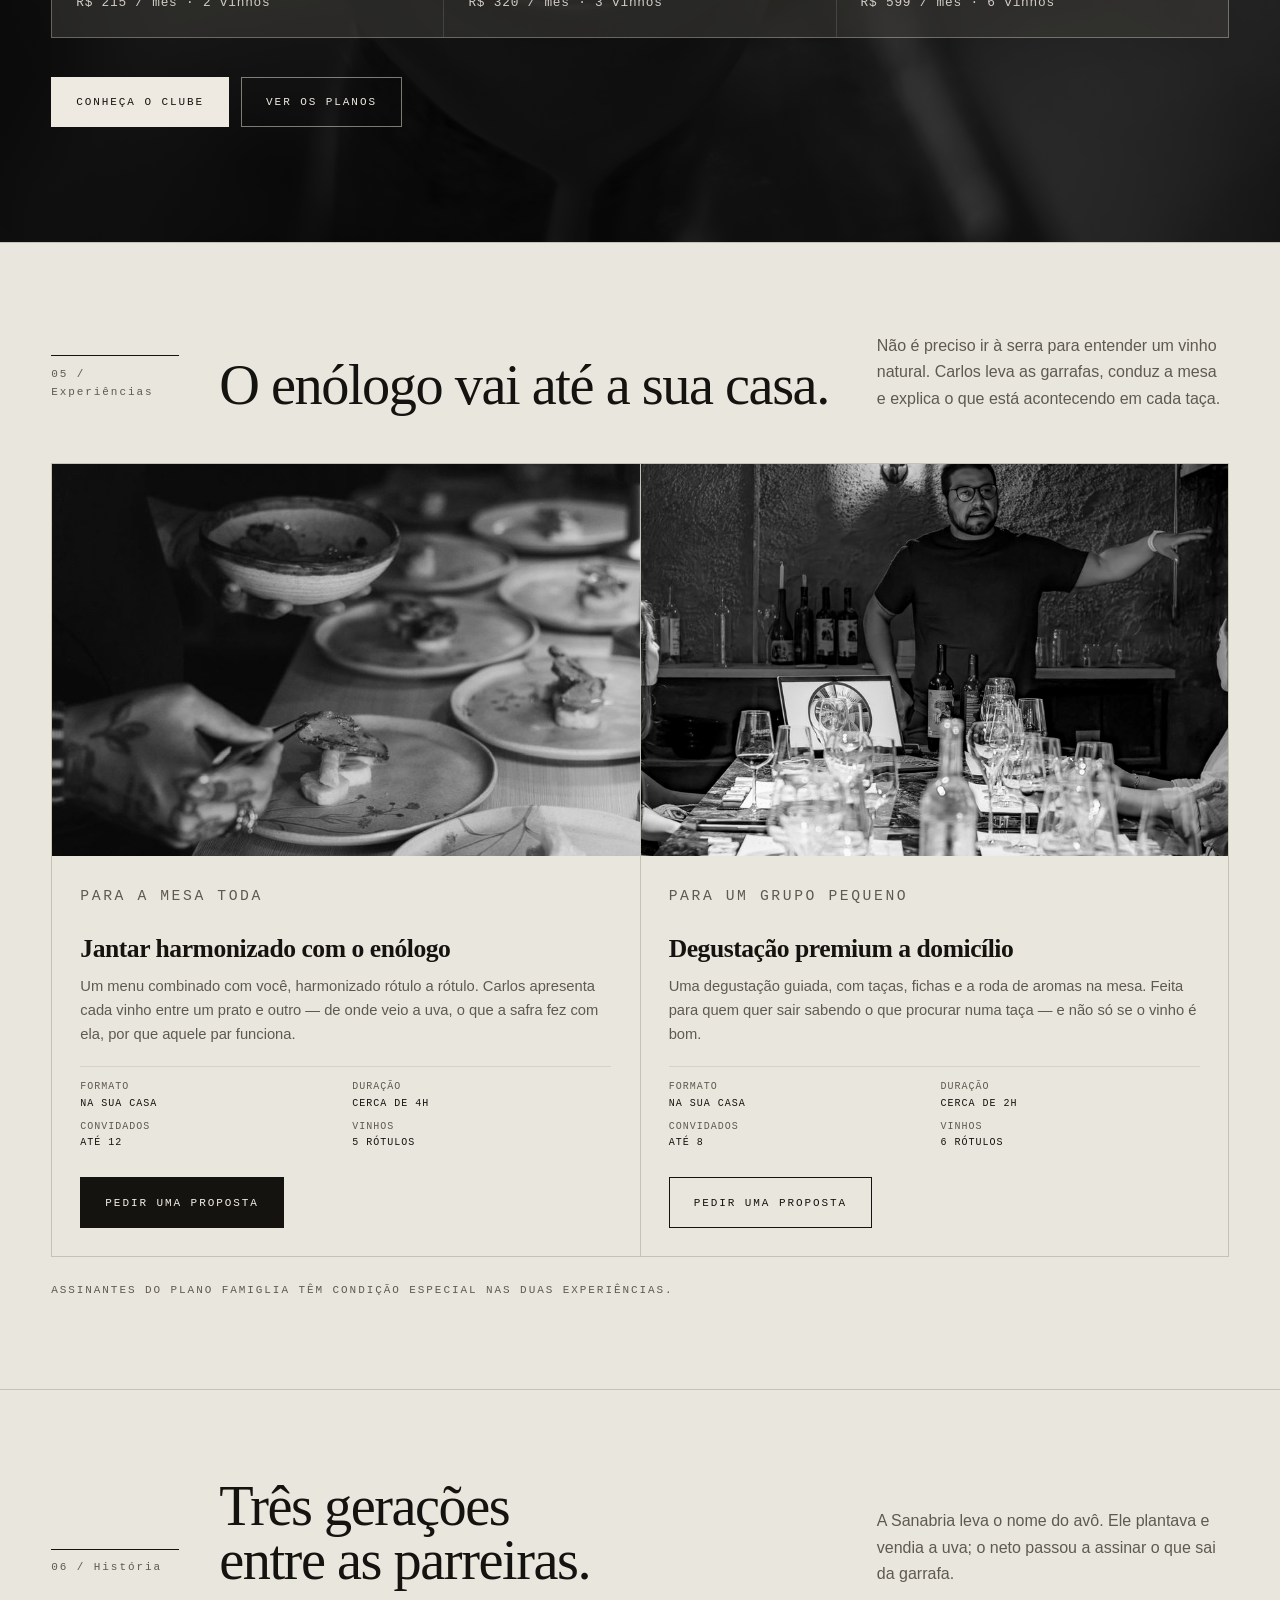
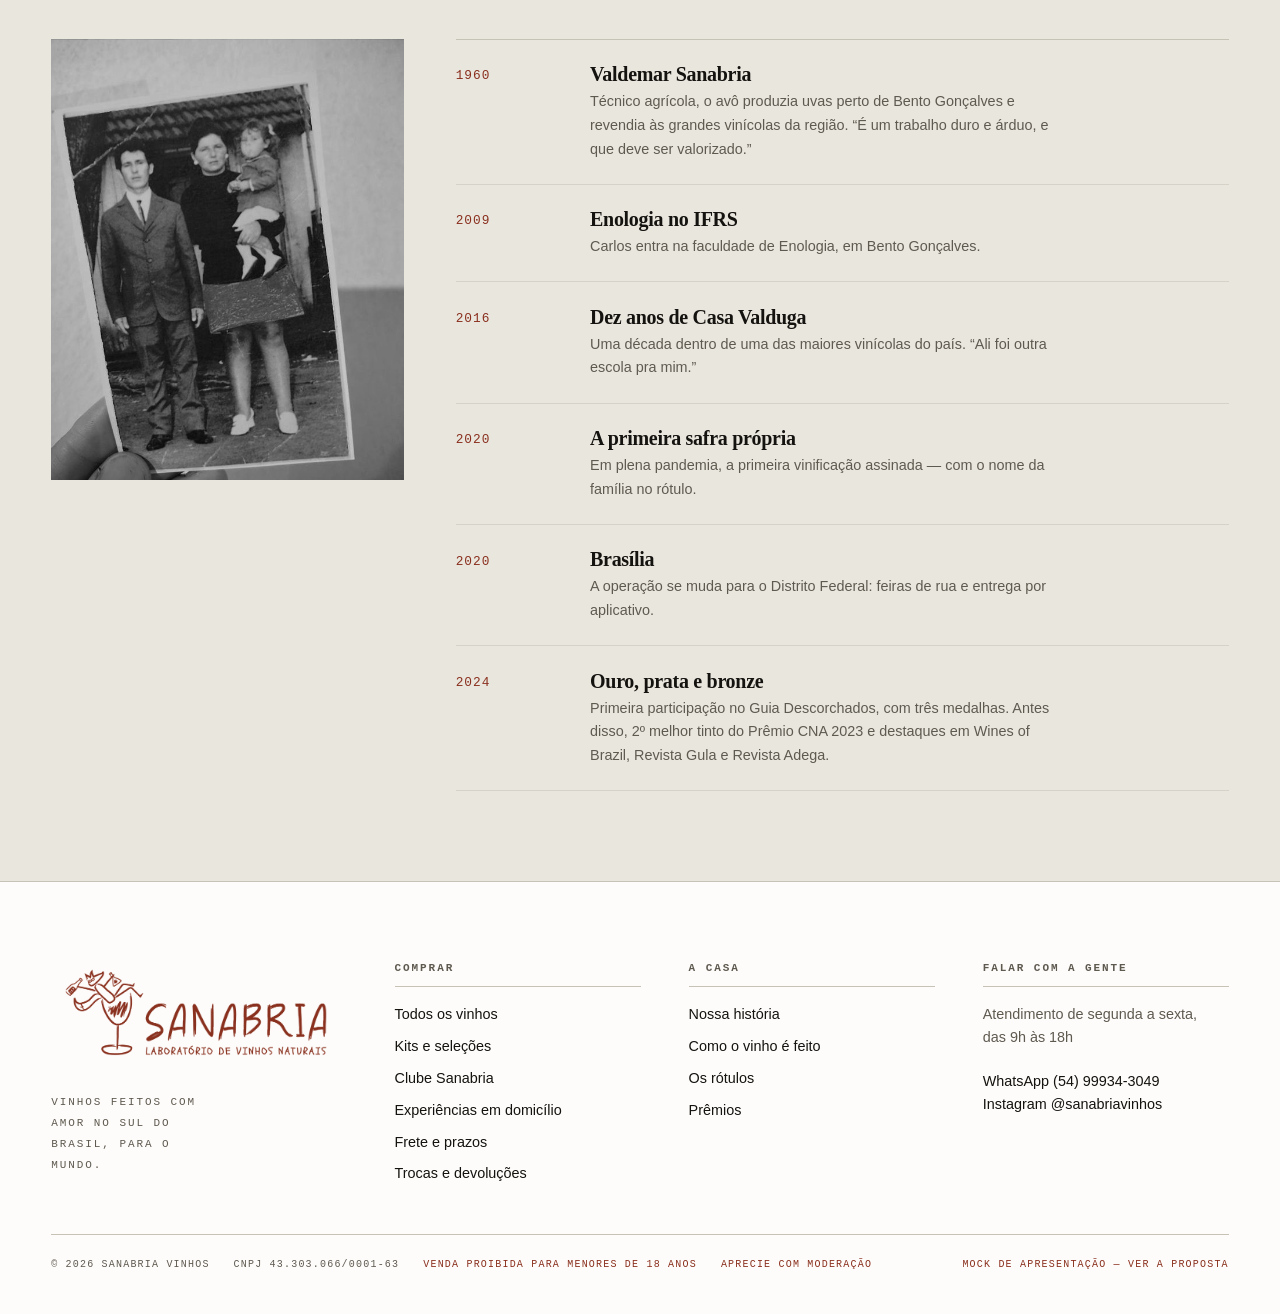
==== commit b163225d: "Hero: a foto termina onde a ficha da casa termina A célula da foto é esticada até o fim da linha da " ====
--- a/docs/index.html
+++ b/docs/index.html
@@ -544,7 +544,7 @@
 .hero{ padding-top: var(--hdr-h); }
 .hero-grid{ display: grid; grid-template-columns: minmax(0,1fr); }
 @media (min-width: 940px){
-  .hero-grid{ grid-template-columns: minmax(0, 1fr) minmax(0, 40%); align-items: stretch; }
+  .hero-grid{ grid-template-columns: minmax(0, 1fr) minmax(0, 37%); align-items: stretch; }
 }
 .hero-left{
   padding-block: clamp(2rem, 4vw, 3.5rem) clamp(2rem, 4vw, 3rem);
@@ -580,7 +580,15 @@
   background-image: var(--img-hero);
 }
 @media (min-width: 940px){
-  .hero-photo{ min-height: 0; margin-right: calc(-1 * var(--bleed)); }
+  .hero-photo{
+    min-height: 0;
+    margin-right: calc(-1 * var(--bleed));
+    /* A célula da foto é esticada até o fim da linha da grade, e a linha
+       inclui o respiro de baixo da coluna de texto. Sem descontar esse
+       respiro a foto passava da ficha da casa e entrava por baixo das três
+       portas. Acompanha o padding-block de .hero-left. */
+    margin-bottom: clamp(2rem, 4vw, 3rem);
+  }
 }
 
 /* ficha da casa — o registro do laboratório */
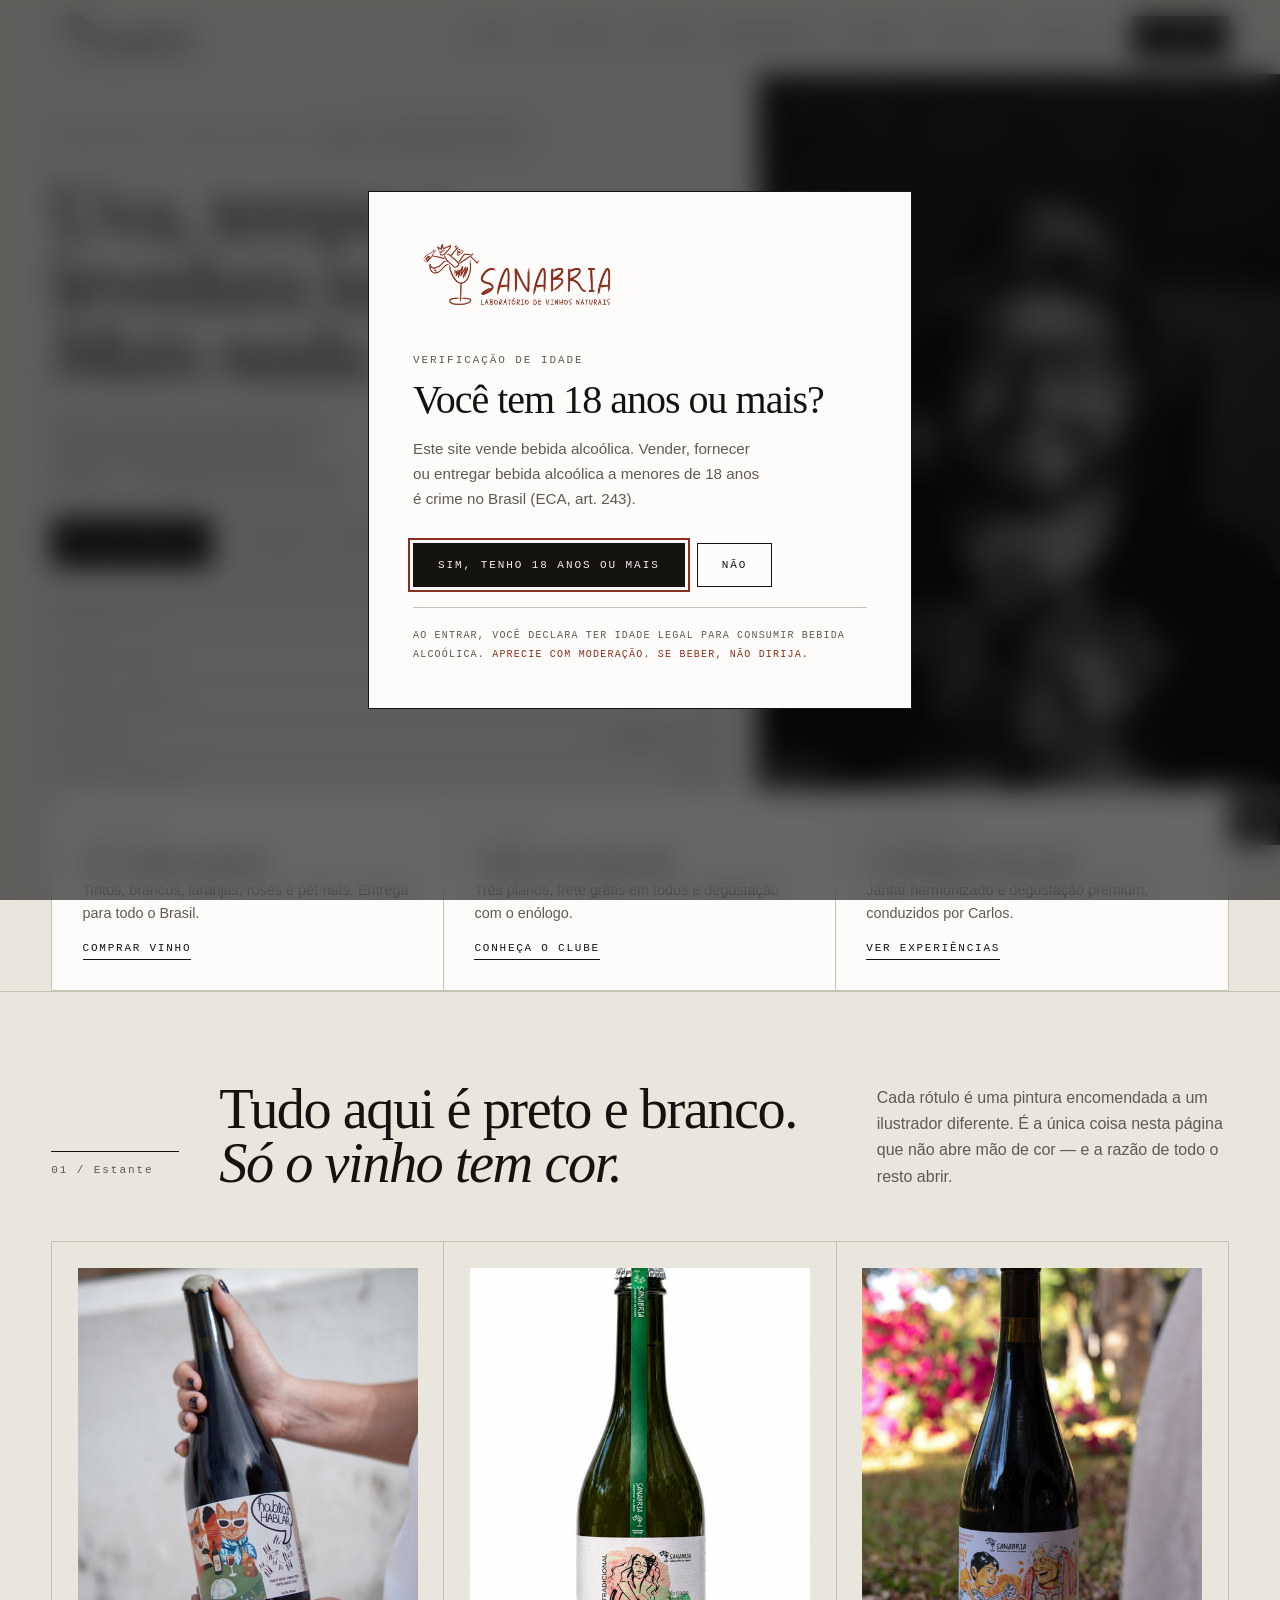
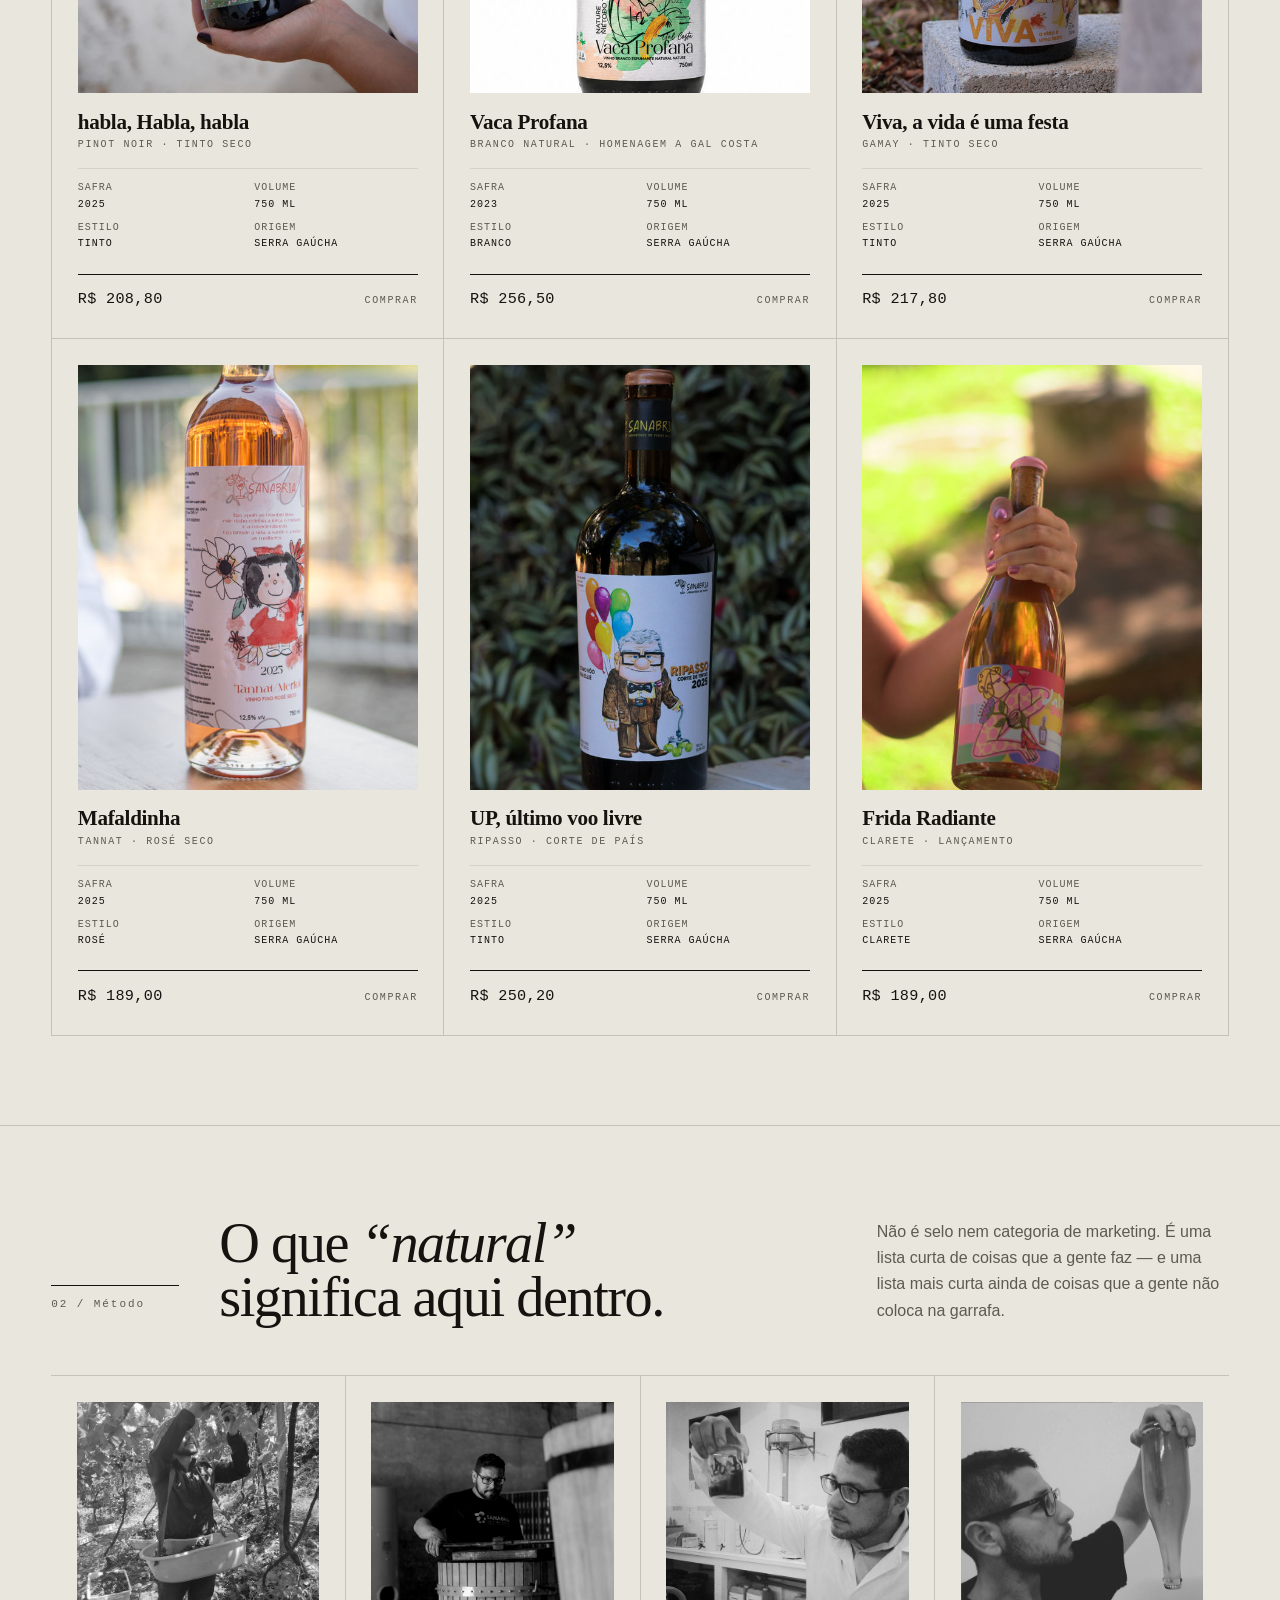
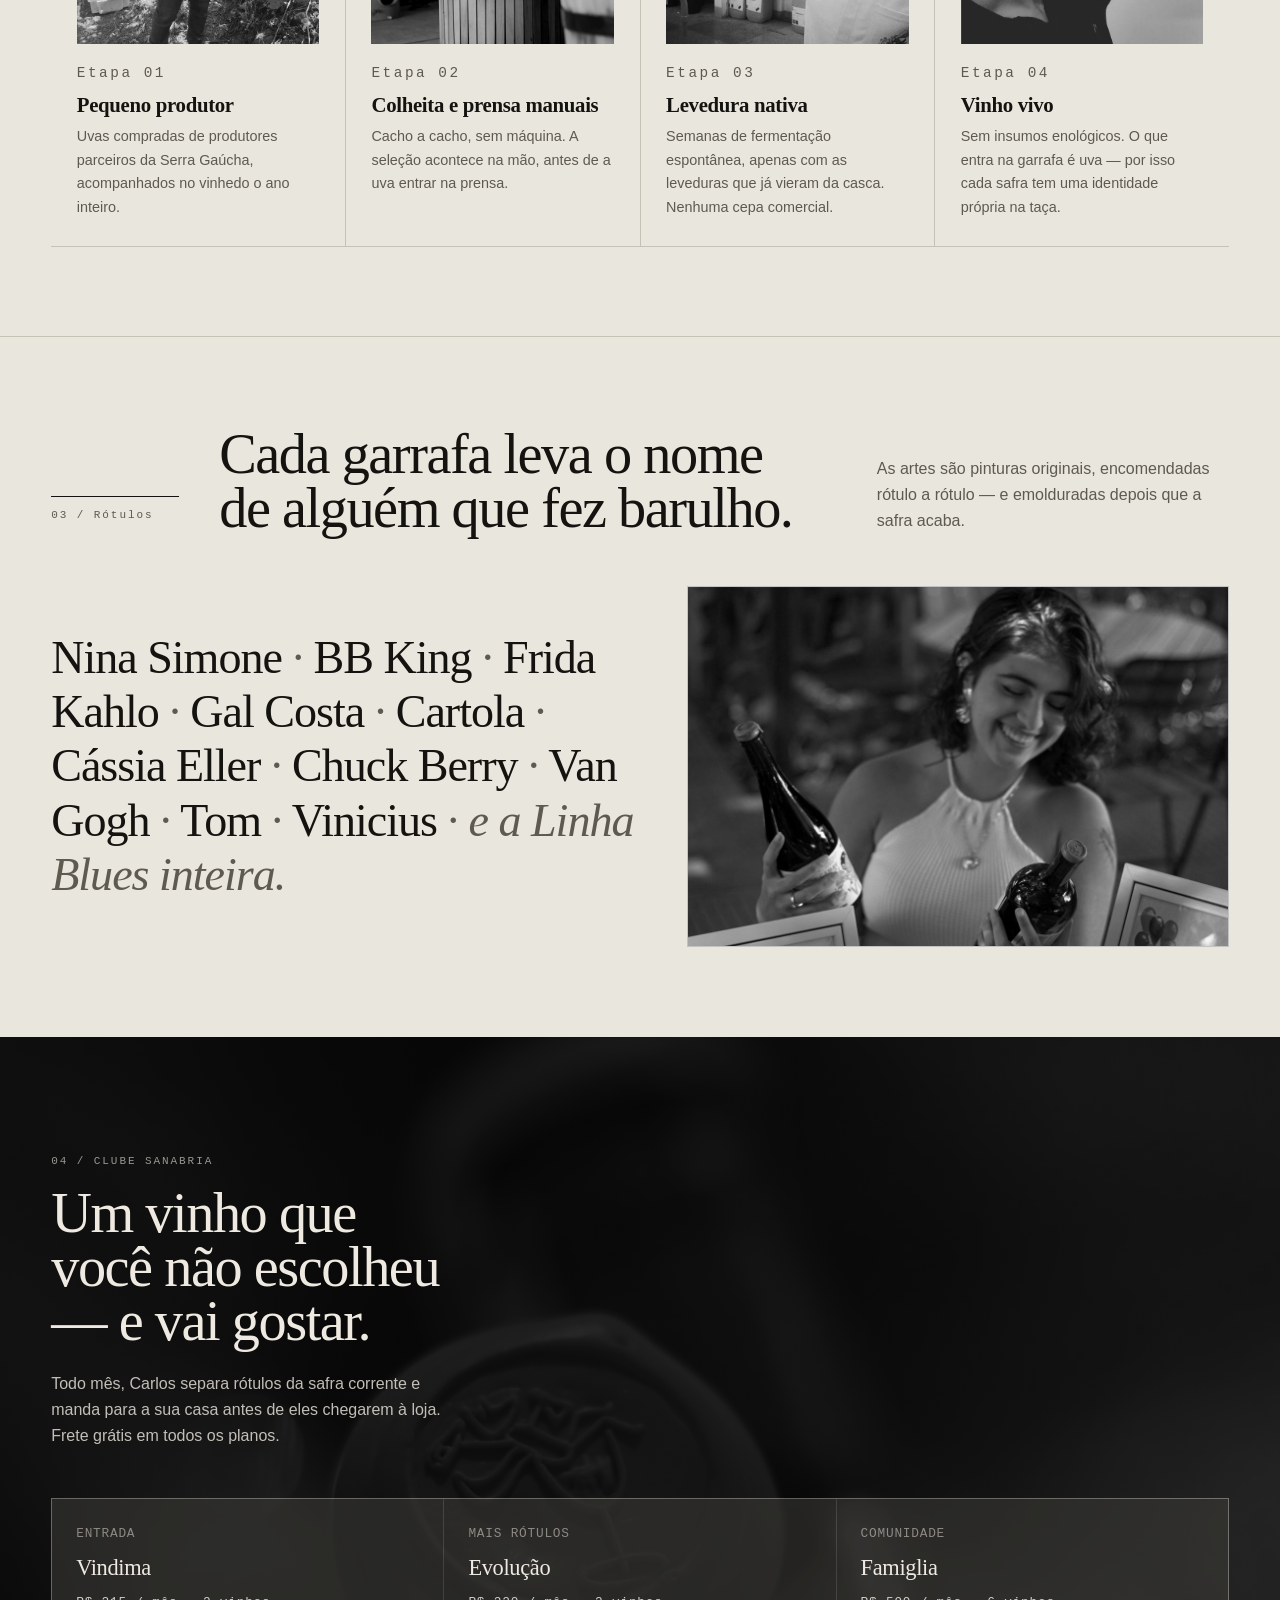
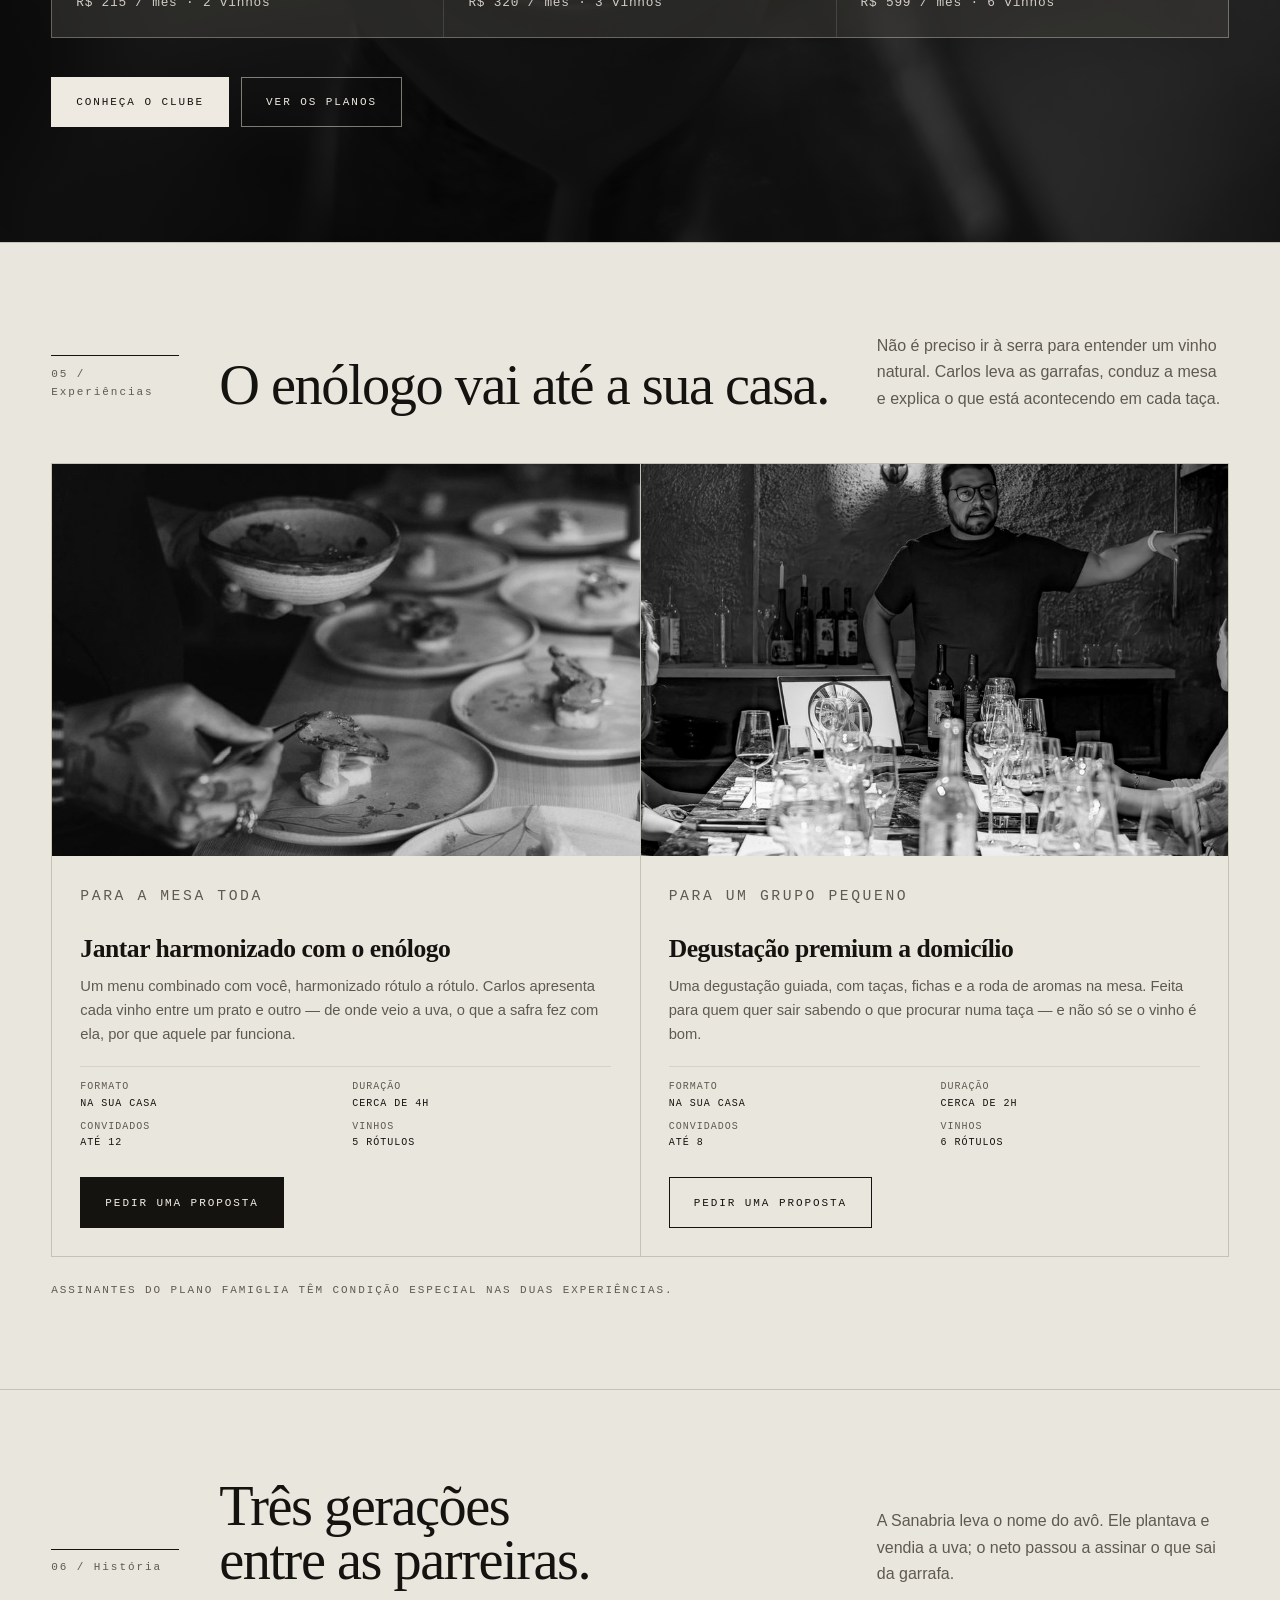
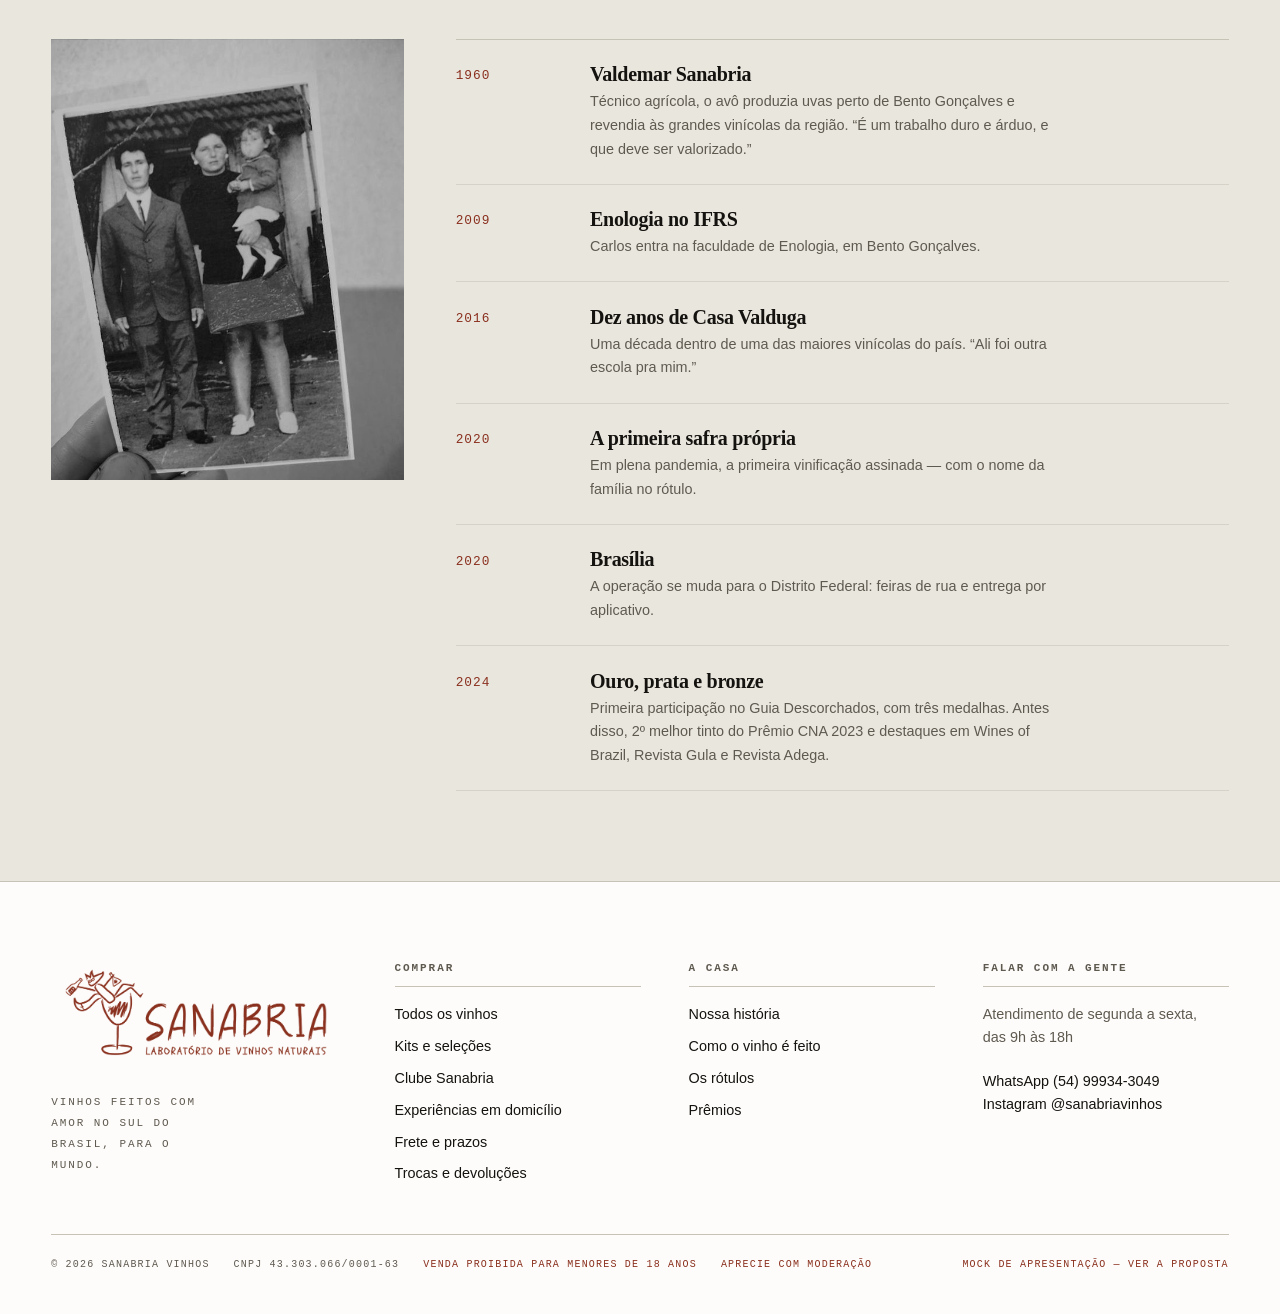
==== commit d8625507: "Revert "Hero: a foto termina onde a ficha da casa termina" This reverts commit b163225d341f6eebe42ce" ====
--- a/docs/index.html
+++ b/docs/index.html
@@ -544,7 +544,7 @@
 .hero{ padding-top: var(--hdr-h); }
 .hero-grid{ display: grid; grid-template-columns: minmax(0,1fr); }
 @media (min-width: 940px){
-  .hero-grid{ grid-template-columns: minmax(0, 1fr) minmax(0, 37%); align-items: stretch; }
+  .hero-grid{ grid-template-columns: minmax(0, 1fr) minmax(0, 40%); align-items: stretch; }
 }
 .hero-left{
   padding-block: clamp(2rem, 4vw, 3.5rem) clamp(2rem, 4vw, 3rem);
@@ -580,15 +580,7 @@
   background-image: var(--img-hero);
 }
 @media (min-width: 940px){
-  .hero-photo{
-    min-height: 0;
-    margin-right: calc(-1 * var(--bleed));
-    /* A célula da foto é esticada até o fim da linha da grade, e a linha
-       inclui o respiro de baixo da coluna de texto. Sem descontar esse
-       respiro a foto passava da ficha da casa e entrava por baixo das três
-       portas. Acompanha o padding-block de .hero-left. */
-    margin-bottom: clamp(2rem, 4vw, 3rem);
-  }
+  .hero-photo{ min-height: 0; margin-right: calc(-1 * var(--bleed)); }
 }
 
 /* ficha da casa — o registro do laboratório */
